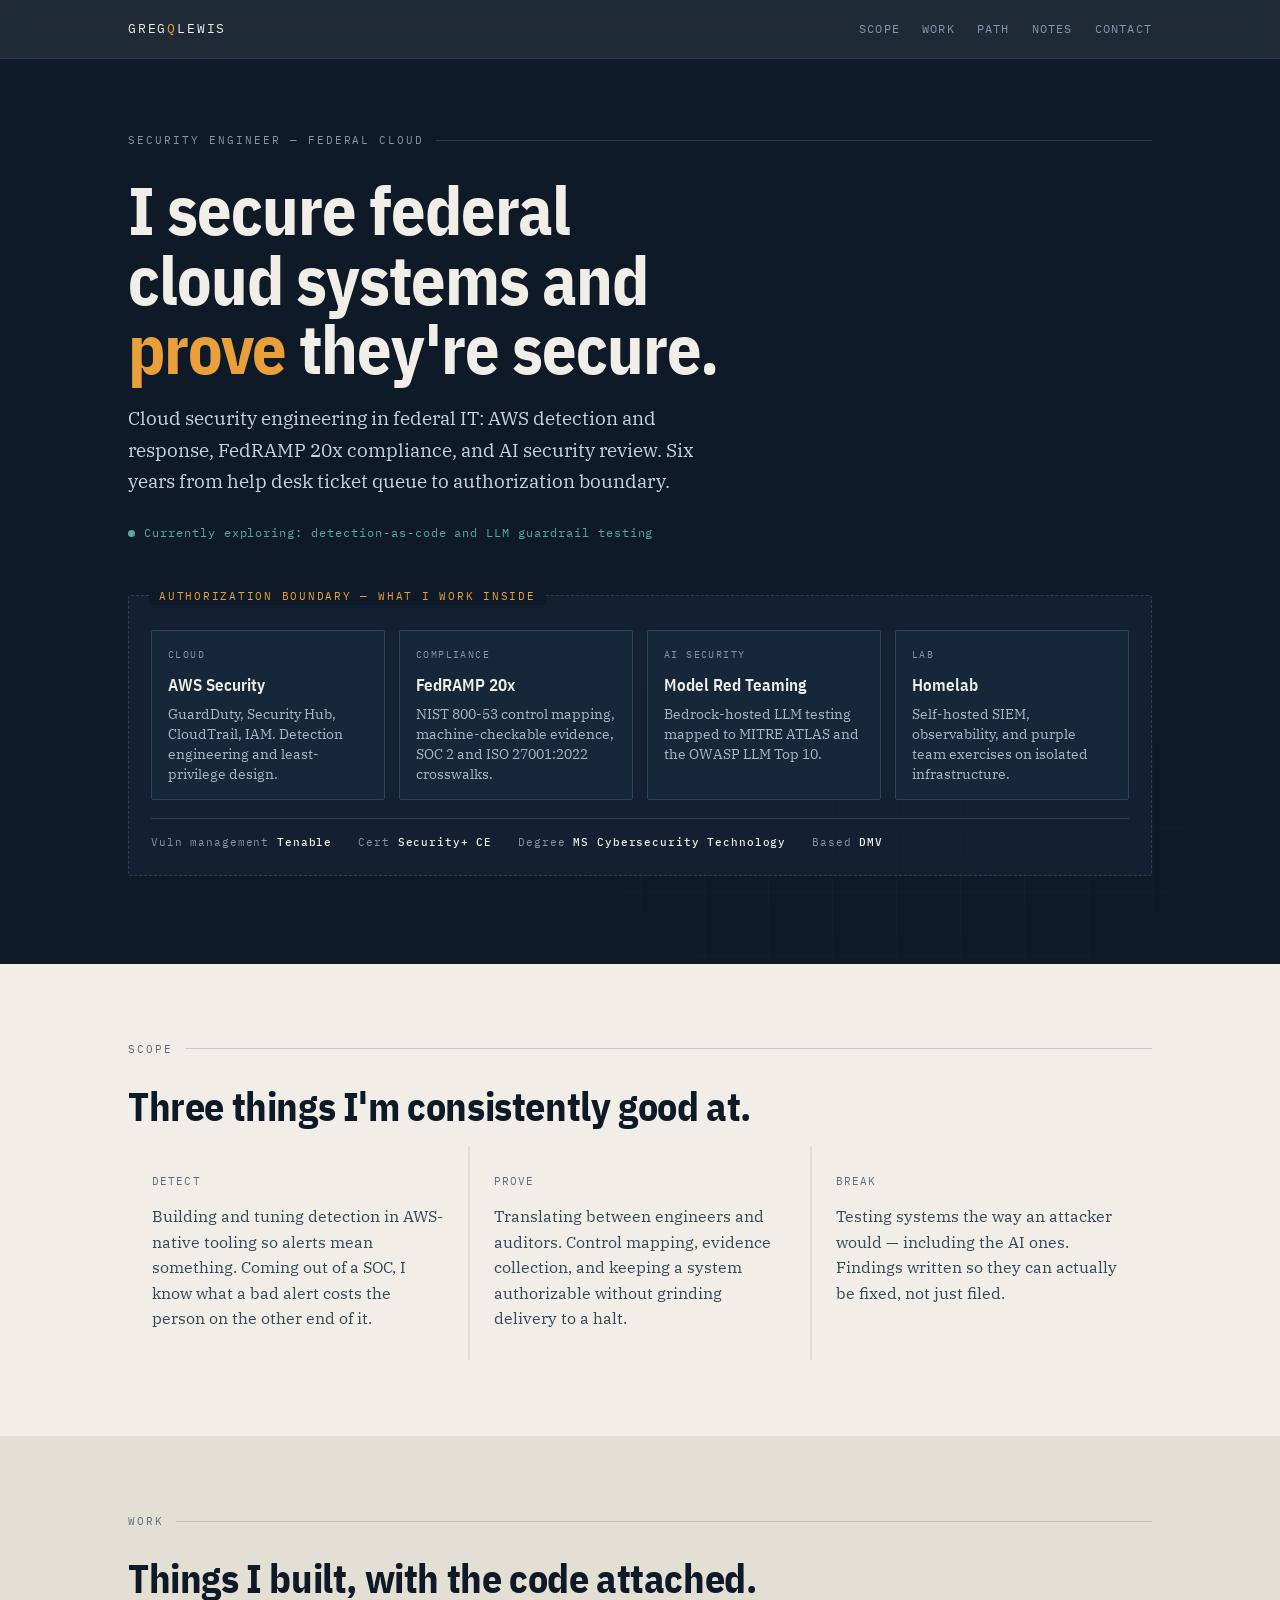
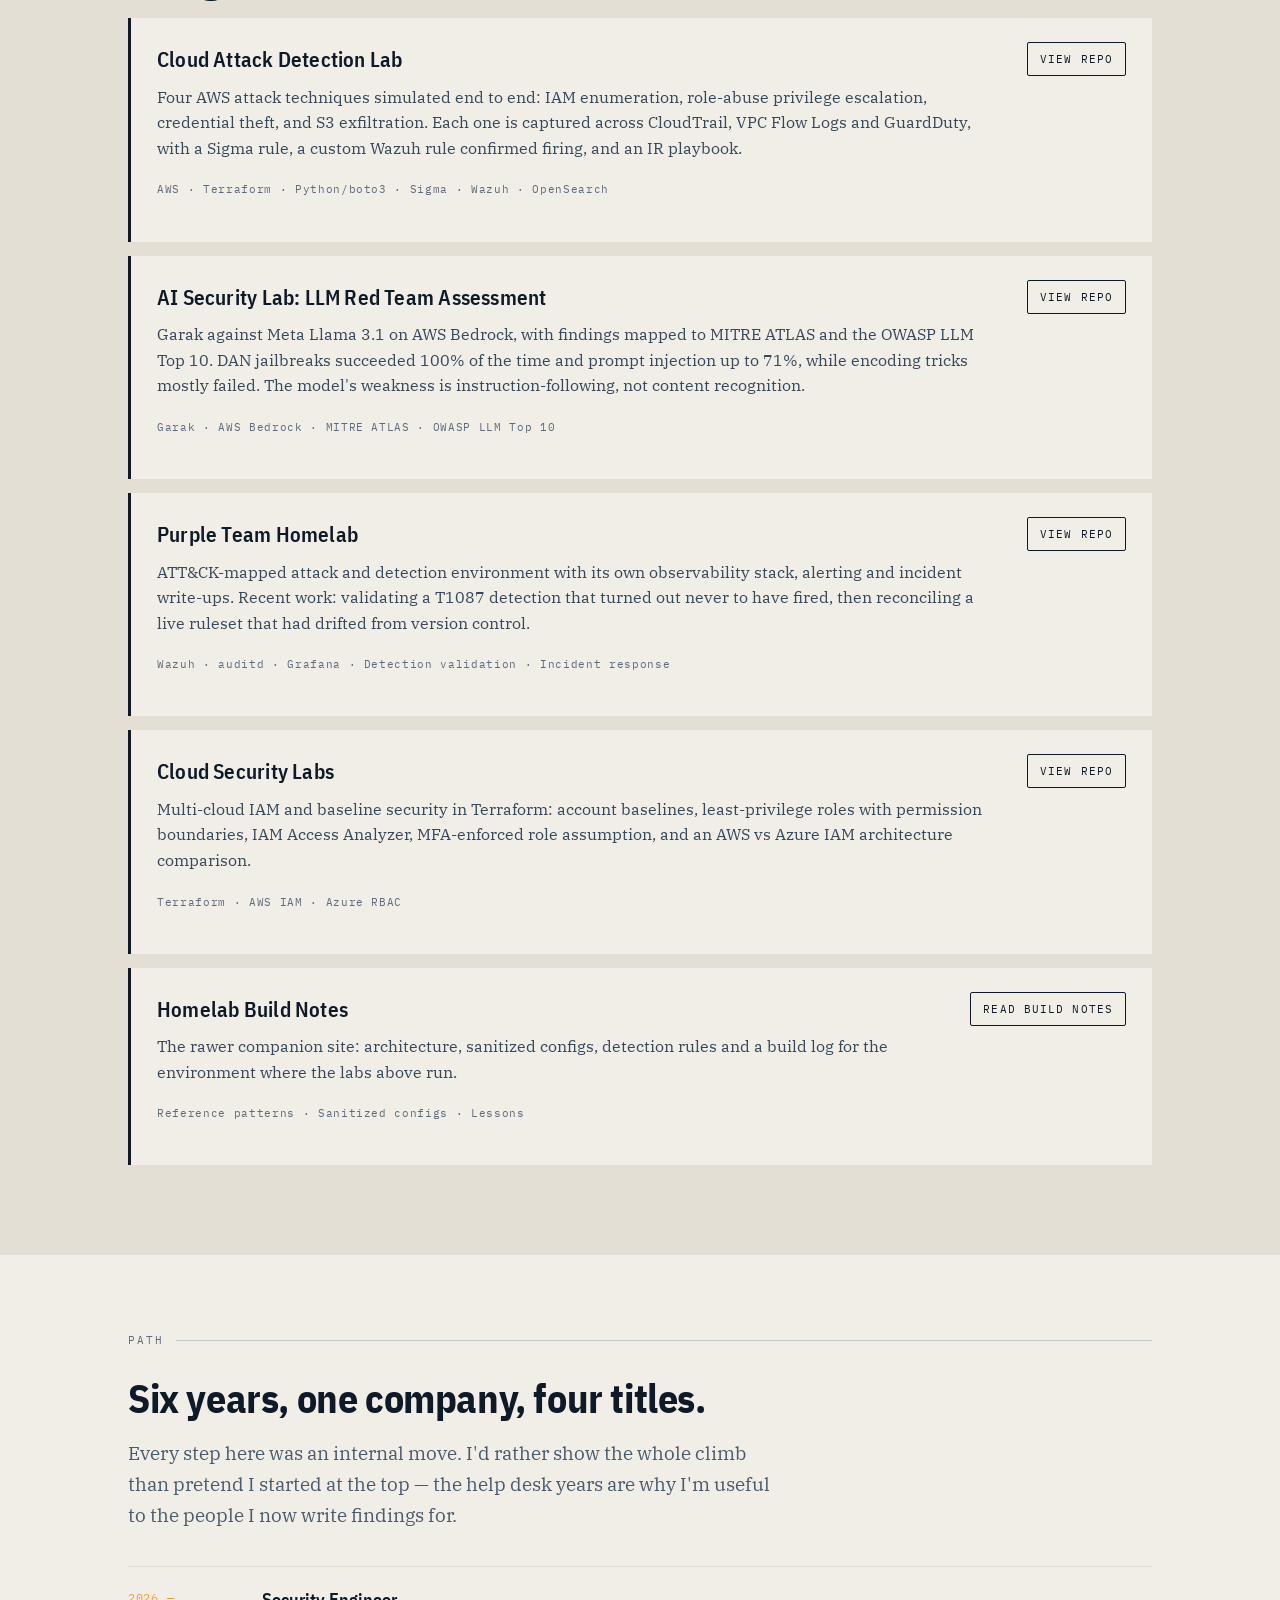
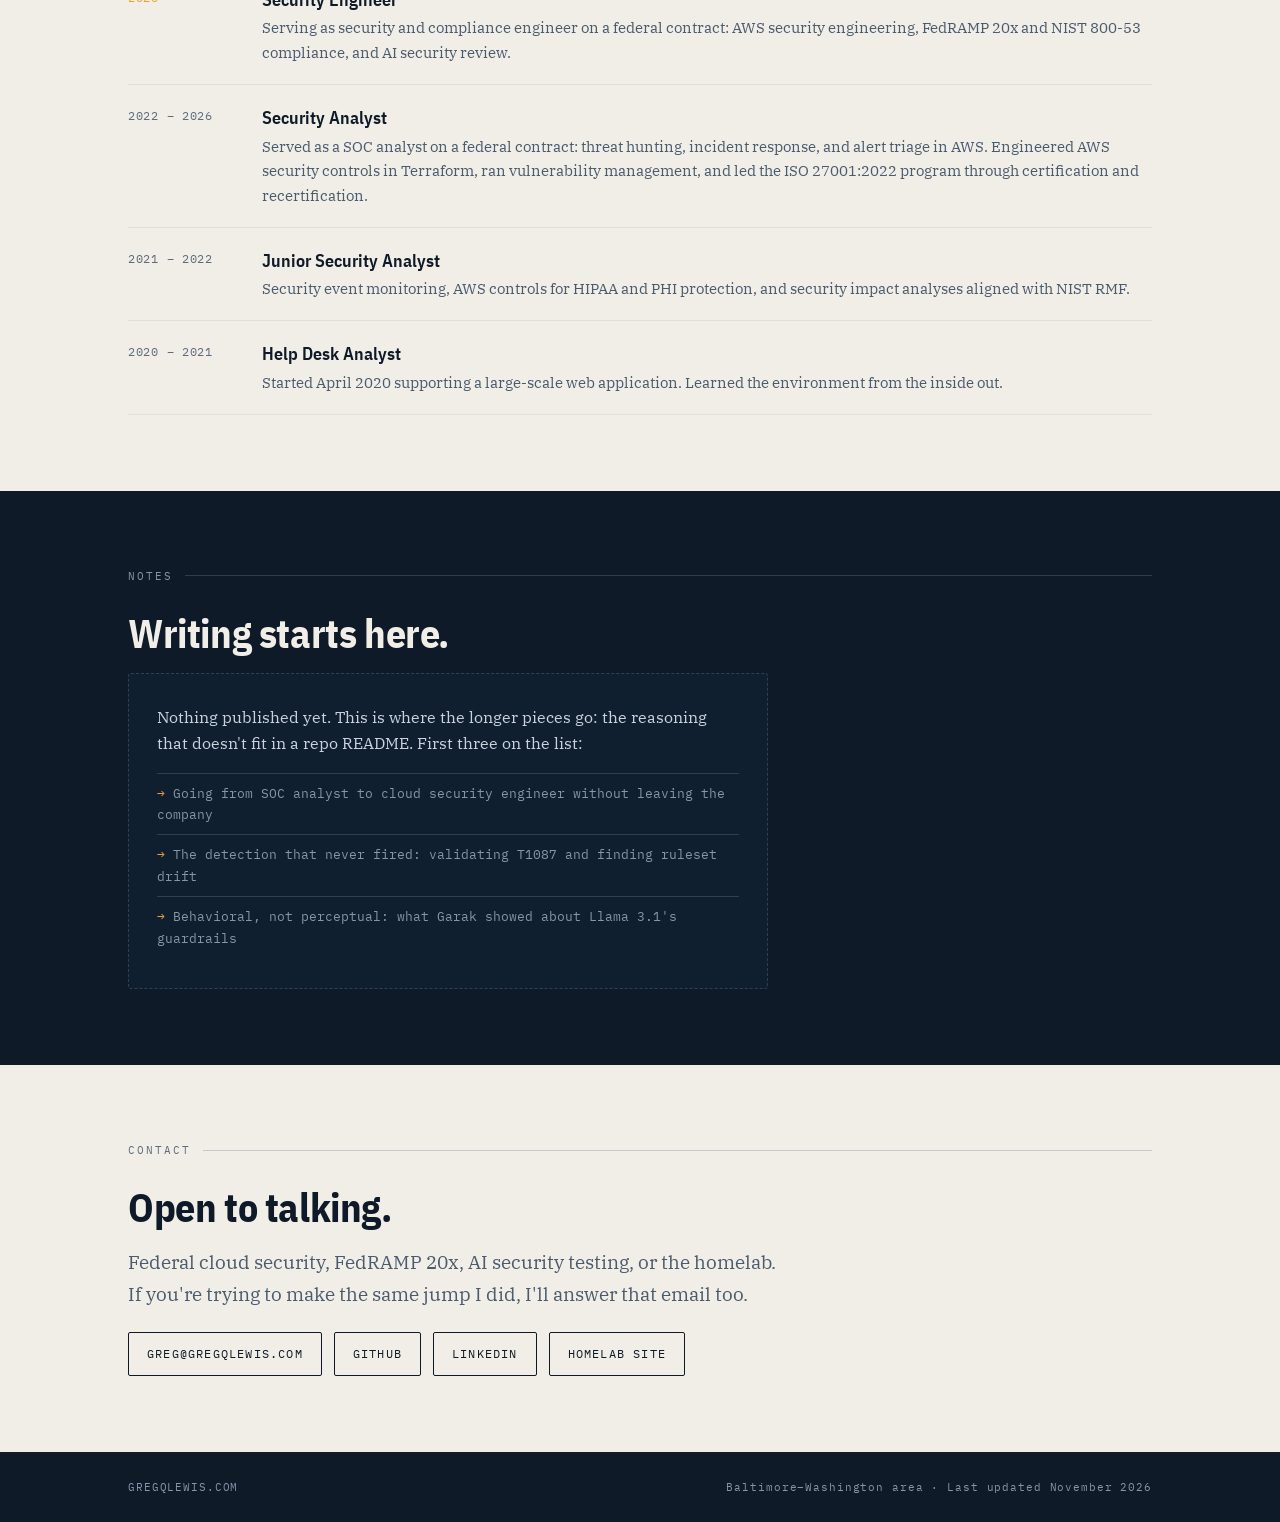
==== public/index.html @ 01f4a9c4 "Deploy as static-assets Cloudflare Worker Move site into public/ and add wrangler.jsonc. Pages is no" ====
<!DOCTYPE html>
<html lang="en">
<head>
<meta charset="utf-8">
<meta name="viewport" content="width=device-width, initial-scale=1">
<meta name="description" content="Greg Lewis — Security Engineer in federal IT. Cloud detection engineering, FedRAMP 20x compliance, and AI security.">
<title>Greg Lewis — Security Engineer</title>
<link rel="preconnect" href="https://fonts.googleapis.com">
<link rel="preconnect" href="https://fonts.gstatic.com" crossorigin>
<link href="https://fonts.googleapis.com/css2?family=IBM+Plex+Mono:wght@400;500&family=IBM+Plex+Sans+Condensed:wght@500;600;700&family=IBM+Plex+Serif:ital,wght@0,400;0,500;1,400&display=swap" rel="stylesheet">
<link rel="stylesheet" href="/style.css">
</head>
<body>

<header>
  <div class="wrap bar">
    <a class="mark" href="#top">GREG<span>Q</span>LEWIS</a>
    <nav>
      <a href="#scope">Scope</a>
      <a href="#evidence">Work</a>
      <a href="#path">Path</a>
      <a href="#notes">Notes</a>
      <a href="#contact">Contact</a>
    </nav>
  </div>
</header>

<div class="hero" id="top">
  <div class="wrap">
    <p class="eyebrow">Security Engineer — Federal Cloud</p>
    <h1>I secure federal cloud systems and <em>prove</em> they're secure.</h1>
    <p class="lede">Cloud security engineering in federal IT: AWS detection and response, FedRAMP 20x compliance, and AI security review. Six years from help desk ticket queue to authorization boundary.</p>
    <p class="status"><span class="dot"></span>Currently exploring: detection-as-code and LLM guardrail testing</p>

    <div class="boundary reveal">
      <span class="boundary-label">Authorization Boundary — What I Work Inside</span>
      <div class="nodes">
        <div class="node">
          <span class="id">CLOUD</span>
          <span class="name">AWS Security</span>
          <p class="desc">GuardDuty, Security Hub, CloudTrail, IAM. Detection engineering and least-privilege design.</p>
        </div>
        <div class="node">
          <span class="id">COMPLIANCE</span>
          <span class="name">FedRAMP 20x</span>
          <p class="desc">NIST 800-53 control mapping, machine-checkable evidence, SOC 2 and ISO 27001:2022 crosswalks.</p>
        </div>
        <div class="node">
          <span class="id">AI SECURITY</span>
          <span class="name">Model Red Teaming</span>
          <p class="desc">Bedrock-hosted LLM testing mapped to MITRE ATLAS and the OWASP LLM Top 10.</p>
        </div>
        <div class="node">
          <span class="id">LAB</span>
          <span class="name">Homelab</span>
          <p class="desc">Self-hosted SIEM, observability, and purple team exercises on isolated infrastructure.</p>
        </div>
      </div>
      <div class="legend">
        <span>Vuln management <b>Tenable</b></span>
        <span>Cert <b>Security+ CE</b></span>
        <span>Degree <b>MS Cybersecurity Technology</b></span>
        <span>Based <b>DMV</b></span>
      </div>
    </div>
  </div>
</div>

<section id="scope">
  <div class="wrap">
    <p class="eyebrow reveal">Scope</p>
    <h2 class="reveal">Three things I'm consistently good at.</h2>
    <div class="scope-grid reveal">
      <div class="scope-cell">
        <span class="tag">Detect</span>
        <p>Building and tuning detection in AWS-native tooling so alerts mean something. Coming out of a SOC, I know what a bad alert costs the person on the other end of it.</p>
      </div>
      <div class="scope-cell">
        <span class="tag">Prove</span>
        <p>Translating between engineers and auditors. Control mapping, evidence collection, and keeping a system authorizable without grinding delivery to a halt.</p>
      </div>
      <div class="scope-cell">
        <span class="tag">Break</span>
        <p>Testing systems the way an attacker would — including the AI ones. Findings written so they can actually be fixed, not just filed.</p>
      </div>
    </div>
  </div>
</section>

<section id="evidence">
  <div class="wrap">
    <p class="eyebrow reveal">Work</p>
    <h2 class="reveal">Things I built, with the code attached.</h2>

    <div class="proj reveal">
      <div>
        <h3>Cloud Attack Detection Lab</h3>
        <p>Four AWS attack techniques simulated end to end: IAM enumeration, role-abuse privilege escalation, credential theft, and S3 exfiltration. Each one is captured across CloudTrail, VPC Flow Logs and GuardDuty, with a Sigma rule, a custom Wazuh rule confirmed firing, and an IR playbook.</p>
        <span class="stack">AWS · Terraform · Python/boto3 · Sigma · Wazuh · OpenSearch</span>
      </div>
      <a class="link" href="https://github.com/gregqlewis/cloud-attack-detection-lab">View repo</a>
    </div>

    <div class="proj reveal">
      <div>
        <h3>AI Security Lab: LLM Red Team Assessment</h3>
        <p>Garak against Meta Llama 3.1 on AWS Bedrock, with findings mapped to MITRE ATLAS and the OWASP LLM Top 10. DAN jailbreaks succeeded 100% of the time and prompt injection up to 71%, while encoding tricks mostly failed. The model's weakness is instruction-following, not content recognition.</p>
        <span class="stack">Garak · AWS Bedrock · MITRE ATLAS · OWASP LLM Top 10</span>
      </div>
      <a class="link" href="https://github.com/gregqlewis/ai-security-lab">View repo</a>
    </div>

    <div class="proj reveal">
      <div>
        <h3>Purple Team Homelab</h3>
        <p>ATT&amp;CK-mapped attack and detection environment with its own observability stack, alerting and incident write-ups. Recent work: validating a T1087 detection that turned out never to have fired, then reconciling a live ruleset that had drifted from version control.</p>
        <span class="stack">Wazuh · auditd · Grafana · Detection validation · Incident response</span>
      </div>
      <a class="link" href="https://github.com/gregqlewis/purple-team-homelab">View repo</a>
    </div>

    <div class="proj reveal">
      <div>
        <h3>Cloud Security Labs</h3>
        <p>Multi-cloud IAM and baseline security in Terraform: account baselines, least-privilege roles with permission boundaries, IAM Access Analyzer, MFA-enforced role assumption, and an AWS vs Azure IAM architecture comparison.</p>
        <span class="stack">Terraform · AWS IAM · Azure RBAC</span>
      </div>
      <a class="link" href="https://github.com/gregqlewis/cloud-security-labs">View repo</a>
    </div>

    <div class="proj reveal">
      <div>
        <h3>Homelab Build Notes</h3>
        <p>The rawer companion site: architecture, sanitized configs, detection rules and a build log for the environment where the labs above run.</p>
        <span class="stack">Reference patterns · Sanitized configs · Lessons</span>
      </div>
      <a class="link" href="https://gregshomelab.com">Read build notes</a>
    </div>
  </div>
</section>

<section id="path">
  <div class="wrap">
    <p class="eyebrow reveal">Path</p>
    <h2 class="reveal">Six years, one company, four titles.</h2>
    <p class="lede reveal path-lede">Every step here was an internal move. I'd rather show the whole climb than pretend I started at the top — the help desk years are why I'm useful to the people I now write findings for.</p>
    <div class="path reveal">
      <div class="step current">
        <span class="when">2026 —</span>
        <div>
          <div class="what">Security Engineer</div>
          <p class="note">Serving as security and compliance engineer on a federal contract: AWS security engineering, FedRAMP 20x and NIST 800-53 compliance, and AI security review.</p>
        </div>
      </div>
      <div class="step">
        <span class="when">2022 – 2026</span>
        <div>
          <div class="what">Security Analyst</div>
          <p class="note">Served as a SOC analyst on a federal contract: threat hunting, incident response, and alert triage in AWS. Engineered AWS security controls in Terraform, ran vulnerability management, and led the ISO 27001:2022 program through certification and recertification.</p>
        </div>
      </div>
      <div class="step">
        <span class="when">2021 – 2022</span>
        <div>
          <div class="what">Junior Security Analyst</div>
          <p class="note">Security event monitoring, AWS controls for HIPAA and PHI protection, and security impact analyses aligned with NIST RMF.</p>
        </div>
      </div>
      <div class="step">
        <span class="when">2020 – 2021</span>
        <div>
          <div class="what">Help Desk Analyst</div>
          <p class="note">Started April 2020 supporting a large-scale web application. Learned the environment from the inside out.</p>
        </div>
      </div>
    </div>
  </div>
</section>

<section id="notes">
  <div class="wrap">
    <p class="eyebrow reveal">Notes</p>
    <h2 class="reveal">Writing starts here.</h2>
    <div class="empty reveal">
      <p>Nothing published yet. This is where the longer pieces go: the reasoning that doesn't fit in a repo README. First three on the list:</p>
      <ul>
        <li>Going from SOC analyst to cloud security engineer without leaving the company</li>
        <li>The detection that never fired: validating T1087 and finding ruleset drift</li>
        <li>Behavioral, not perceptual: what Garak showed about Llama 3.1's guardrails</li>
      </ul>
    </div>
  </div>
</section>

<section id="contact">
  <div class="wrap">
    <p class="eyebrow reveal">Contact</p>
    <h2 class="reveal">Open to talking.</h2>
    <p class="lede reveal contact-lede">Federal cloud security, FedRAMP 20x, AI security testing, or the homelab. If you're trying to make the same jump I did, I'll answer that email too.</p>
    <div class="links reveal">
      <a href="mailto:greg@gregqlewis.com">greg@gregqlewis.com</a>
      <a href="https://github.com/gregqlewis">GitHub</a>
      <a href="https://www.linkedin.com/in/gregqlewis">LinkedIn</a>
      <a href="https://gregshomelab.com">Homelab site</a>
    </div>
  </div>
</section>

<footer>
  <div class="wrap foot">
    <span>GREGQLEWIS.COM</span>
    <span>Baltimore–Washington area · Last updated November 2026</span>
  </div>
</footer>

<script src="/main.js" defer></script>
</body>
</html>
---- style.css ----
:root{
    --ink:#0E1A28;
    --deep:#16273A;
    --line:#2C4058;
    --paper:#F1EEE7;
    --paper-2:#E4DFD4;
    --amber:#E9A03B;
    --verd:#58A99C;
    --muted:#8695A8;
    --muted-dark:#5C6B7D;
    --display:"IBM Plex Sans Condensed", system-ui, sans-serif;
    --body:"IBM Plex Serif", Georgia, serif;
    --mono:"IBM Plex Mono", ui-monospace, monospace;
    --wrap:1080px;
  }
  *{box-sizing:border-box}
  html{scroll-behavior:smooth}
  body{
    margin:0;
    background:var(--paper);
    color:var(--ink);
    font-family:var(--body);
    font-size:17px;
    line-height:1.65;
    -webkit-font-smoothing:antialiased;
  }
  a{color:inherit}
  .wrap{width:100%;max-width:var(--wrap);margin:0 auto;padding:0 28px}

  /* ---------- shared type ---------- */
  .eyebrow{
    font-family:var(--mono);
    font-size:11px;
    letter-spacing:.18em;
    text-transform:uppercase;
    color:var(--muted-dark);
    display:flex;align-items:center;gap:12px;
    margin:0 0 26px;
  }
  .eyebrow::after{content:"";flex:1;height:1px;background:currentColor;opacity:.28}
  .hero .eyebrow{color:var(--muted)}
  h2{
    font-family:var(--display);
    font-weight:700;
    font-size:clamp(28px,4vw,40px);
    letter-spacing:-.01em;
    line-height:1.1;
    margin:0 0 18px;
  }
  h3{font-family:var(--display);font-weight:600;font-size:21px;letter-spacing:.01em;margin:0 0 8px}
  p{margin:0 0 16px}
  .lede{font-size:19px;max-width:60ch}
  .tag{
    font-family:var(--mono);font-size:11px;letter-spacing:.1em;text-transform:uppercase;
    color:var(--muted-dark);
  }

  /* ---------- header ---------- */
  header{
    position:sticky;top:0;z-index:20;
    background:rgba(14,26,40,.92);
    backdrop-filter:blur(8px);
    border-bottom:1px solid var(--line);
  }
  .bar{display:flex;align-items:center;justify-content:space-between;height:58px}
  .mark{font-family:var(--mono);font-size:13px;letter-spacing:.14em;color:var(--paper);text-decoration:none}
  .mark span{color:var(--amber)}
  nav{display:flex;gap:22px}
  nav a{
    font-family:var(--mono);font-size:12px;letter-spacing:.1em;text-transform:uppercase;
    color:var(--muted);text-decoration:none;padding:4px 0;border-bottom:1px solid transparent;
    transition:color .2s,border-color .2s;
  }
  nav a:hover,nav a:focus-visible{color:var(--paper);border-color:var(--amber)}

  /* ---------- hero ---------- */
  .hero{
    background:var(--ink);
    color:var(--paper);
    position:relative;
    overflow:hidden;
    padding:72px 0 88px;
  }
  .hero::before{
    content:"";position:absolute;inset:0;
    background-image:linear-gradient(var(--line) 1px,transparent 1px),
                     linear-gradient(90deg,var(--line) 1px,transparent 1px);
    background-size:64px 64px;
    opacity:.14;
    mask-image:radial-gradient(ellipse 70% 60% at 70% 85%,#000 0%,transparent 70%);
  }
  .hero .wrap{position:relative}
  .hero h1{
    font-family:var(--display);
    font-weight:700;
    font-size:clamp(38px,6.4vw,68px);
    line-height:1.02;
    letter-spacing:-.015em;
    margin:0 0 20px;
    max-width:16ch;
  }
  .hero h1 em{font-style:normal;color:var(--amber)}
  .hero .lede{color:#C9D2DD;max-width:56ch}
  .status{
    font-family:var(--mono);font-size:12px;letter-spacing:.08em;
    color:var(--verd);display:flex;align-items:center;gap:9px;margin-top:26px;
  }
  .dot{width:7px;height:7px;border-radius:50%;background:var(--verd);flex:none}
  @media(prefers-reduced-motion:no-preference){
    .dot{animation:pulse 2.6s ease-in-out infinite}
    @keyframes pulse{0%,100%{opacity:1}50%{opacity:.35}}
  }

  /* ---------- signature: boundary diagram ---------- */
  .boundary{
    margin-top:52px;
    border:1.5px dashed var(--line);
    border-radius:3px;
    padding:34px 22px 24px;
    position:relative;
    background:rgba(22,39,58,.5);
  }
  .boundary-label{
    position:absolute;top:-9px;left:20px;
    background:var(--ink);
    padding:0 10px;
    font-family:var(--mono);font-size:11px;letter-spacing:.16em;text-transform:uppercase;
    color:var(--amber);
  }
  .nodes{
    display:grid;
    grid-template-columns:repeat(auto-fit,minmax(200px,1fr));
    gap:14px;
  }
  .node{
    border:1px solid var(--line);
    background:var(--deep);
    padding:16px 16px 14px;
    border-radius:2px;
    transition:border-color .25s,transform .25s;
  }
  .node:hover{border-color:var(--amber);transform:translateY(-2px)}
  .node .id{font-family:var(--mono);font-size:10px;letter-spacing:.14em;color:var(--muted);display:block;margin-bottom:7px}
  .node .name{font-family:var(--display);font-weight:600;font-size:17px;color:var(--paper);display:block;margin-bottom:5px}
  .node .desc{font-size:14px;line-height:1.45;color:#A9B5C3;margin:0}
  .legend{
    margin-top:18px;padding-top:14px;border-top:1px solid var(--line);
    display:flex;flex-wrap:wrap;gap:8px 26px;
    font-family:var(--mono);font-size:11px;letter-spacing:.08em;color:var(--muted);
  }
  .legend b{color:var(--paper);font-weight:500}

  /* ---------- sections ---------- */
  section{padding:76px 0}
  #scope{background:var(--paper)}
  .scope-grid{display:grid;grid-template-columns:repeat(auto-fit,minmax(260px,1fr));gap:2px;background:var(--paper-2)}
  .scope-cell{background:var(--paper);padding:26px 24px 28px}
  .scope-cell p{font-size:15.5px;color:#37485B;margin:0}
  .scope-cell .tag{display:block;margin-bottom:14px}

  /* projects */
  #evidence{background:var(--paper-2)}
  .proj{
    background:var(--paper);
    border-left:3px solid var(--ink);
    padding:24px 26px;
    margin-bottom:14px;
    display:grid;
    grid-template-columns:1fr auto;
    gap:8px 24px;
    align-items:start;
    transition:border-color .25s;
  }
  .proj:hover{border-left-color:var(--amber)}
  .proj p{margin:0 0 12px;font-size:15.5px;color:#37485B}
  .proj .stack{font-family:var(--mono);font-size:11px;letter-spacing:.06em;color:var(--muted-dark)}
  .proj .link{
    grid-column:2;grid-row:1 / span 3;
    font-family:var(--mono);font-size:11px;letter-spacing:.1em;text-transform:uppercase;
    color:var(--ink);text-decoration:none;white-space:nowrap;
    border:1px solid var(--ink);padding:7px 12px;border-radius:2px;
    transition:background .2s,color .2s;
  }
  .proj .link:hover,.proj .link:focus-visible{background:var(--ink);color:var(--paper)}

  /* path */
  .path{border-top:1px solid var(--paper-2)}
  .step{
    display:grid;grid-template-columns:110px 1fr;gap:24px;
    padding:18px 0;border-bottom:1px solid var(--paper-2);
  }
  .step .when{font-family:var(--mono);font-size:12px;letter-spacing:.06em;color:var(--muted-dark);padding-top:3px}
  .step .what{font-family:var(--display);font-weight:600;font-size:18px}
  .step .note{font-size:15px;color:#4A5B6E;margin:2px 0 0}
  .step.current .what{color:var(--ink)}
  .step.current .when{color:var(--amber)}

  /* notes / empty state */
  #notes{background:var(--ink);color:var(--paper)}
  #notes h2{color:var(--paper)}
  #notes .eyebrow{color:var(--muted)}
  .empty{
    border:1px dashed var(--line);border-radius:3px;
    padding:30px 28px;background:rgba(22,39,58,.45);
    max-width:64ch;
  }
  .empty p{color:#C9D2DD;font-size:16px}
  .empty ul{margin:14px 0 0;padding:0;list-style:none}
  .empty li{
    font-family:var(--mono);font-size:13px;color:var(--muted);
    padding:9px 0;border-top:1px solid var(--line);
  }
  .empty li::before{content:"→ ";color:var(--amber)}

  /* contact */
  #contact{background:var(--paper)}
  .links{display:flex;flex-wrap:wrap;gap:12px;margin-top:22px}
  .links a{
    font-family:var(--mono);font-size:12px;letter-spacing:.1em;text-transform:uppercase;
    text-decoration:none;border:1px solid var(--ink);padding:11px 18px;border-radius:2px;
    transition:background .2s,color .2s;
  }
  .links a:hover,.links a:focus-visible{background:var(--ink);color:var(--paper)}

  footer{background:var(--ink);color:var(--muted);padding:26px 0;font-family:var(--mono);font-size:11px;letter-spacing:.08em}
  .foot{display:flex;justify-content:space-between;flex-wrap:wrap;gap:10px}

  :focus-visible{outline:2px solid var(--amber);outline-offset:3px}

  /* reveal */
  .reveal{opacity:0;transform:translateY(14px);transition:opacity .6s ease,transform .6s ease}
  .reveal.in{opacity:1;transform:none}
  @media(prefers-reduced-motion:reduce){
    .reveal{opacity:1;transform:none;transition:none}
    html{scroll-behavior:auto}
  }

  @media(max-width:640px){
    .bar{height:auto;flex-wrap:wrap;padding-top:12px;padding-bottom:10px;row-gap:8px}
    nav{width:100%;justify-content:space-between;gap:10px}
    nav a{font-size:11px}
    .boundary{padding-top:20px}
    .boundary-label{position:static;display:block;background:none;padding:0;margin-bottom:16px;line-height:1.5}
    .proj{grid-template-columns:1fr}
    .proj .link{grid-column:1;grid-row:auto;justify-self:start;margin-top:4px}
    .step{grid-template-columns:1fr;gap:4px}
  }
  .path-lede{margin-bottom:34px;color:#4A5B6E}
  .contact-lede{color:#4A5B6E}
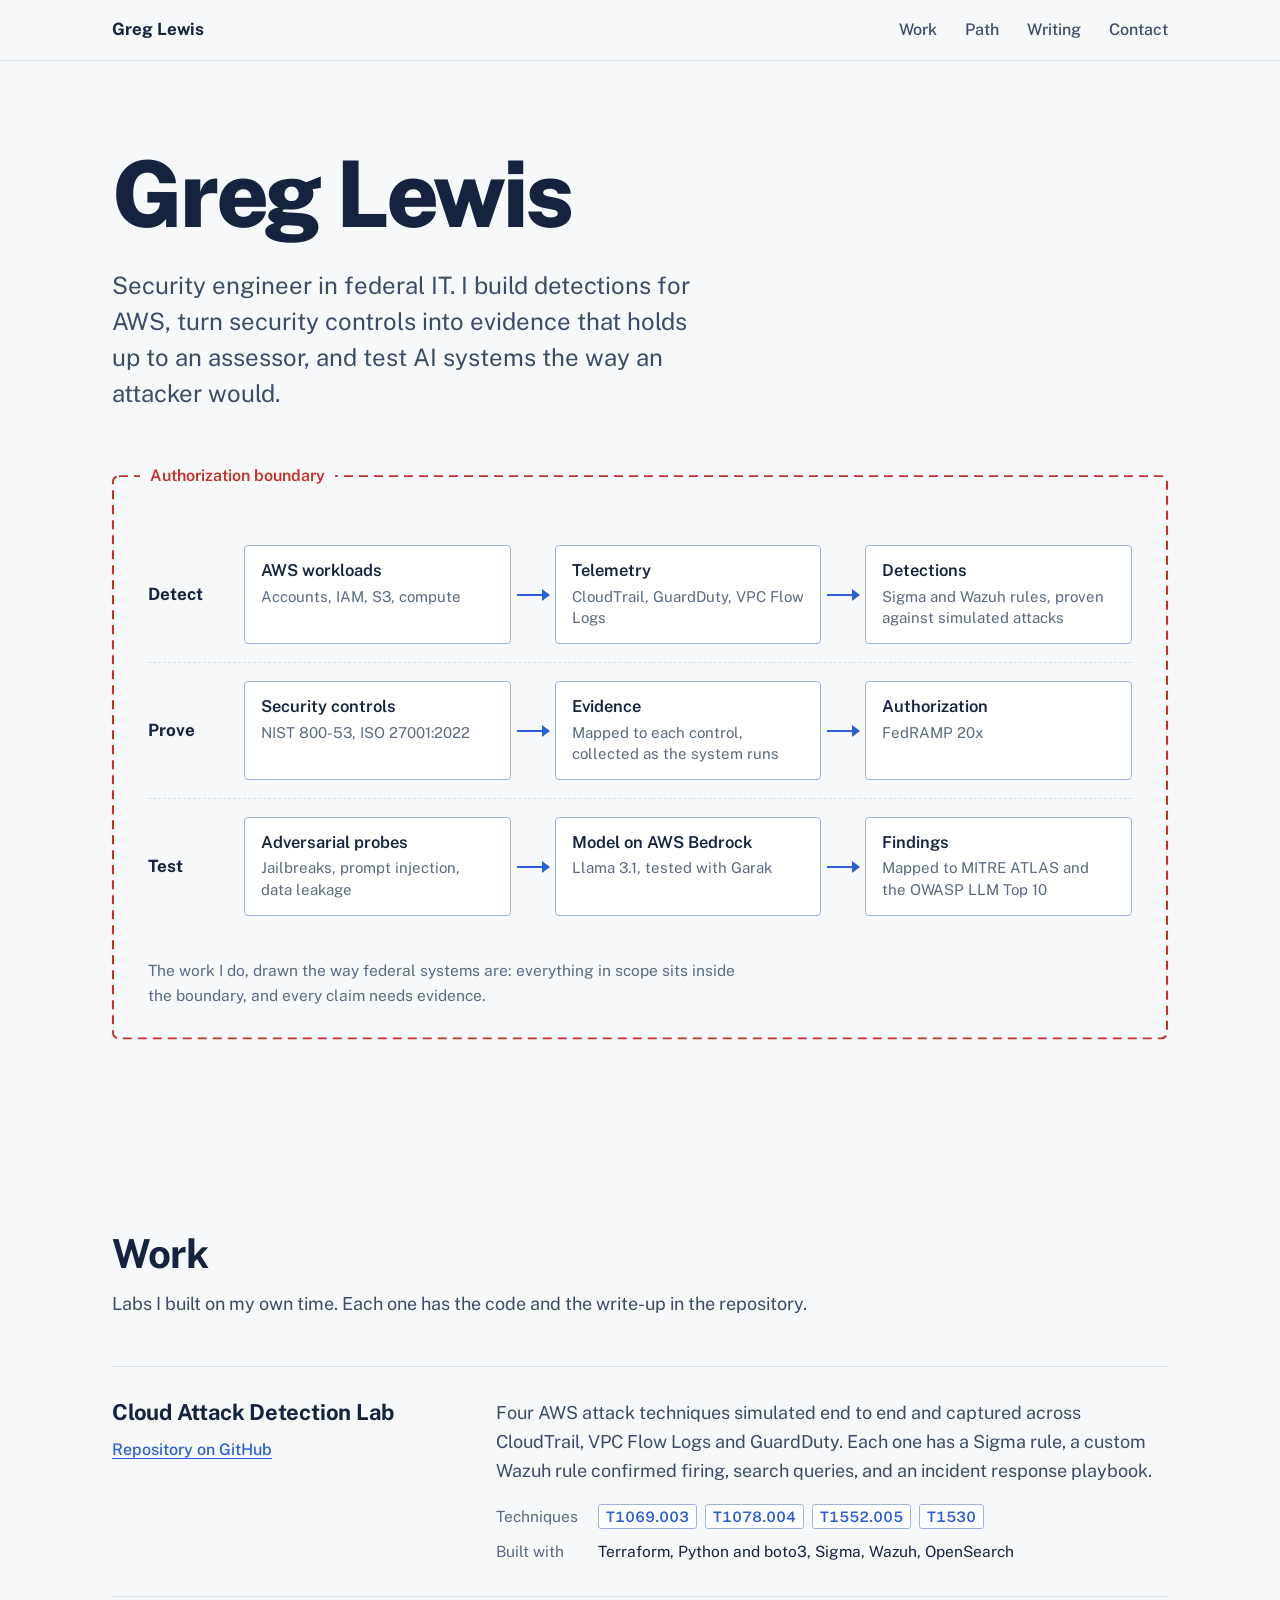
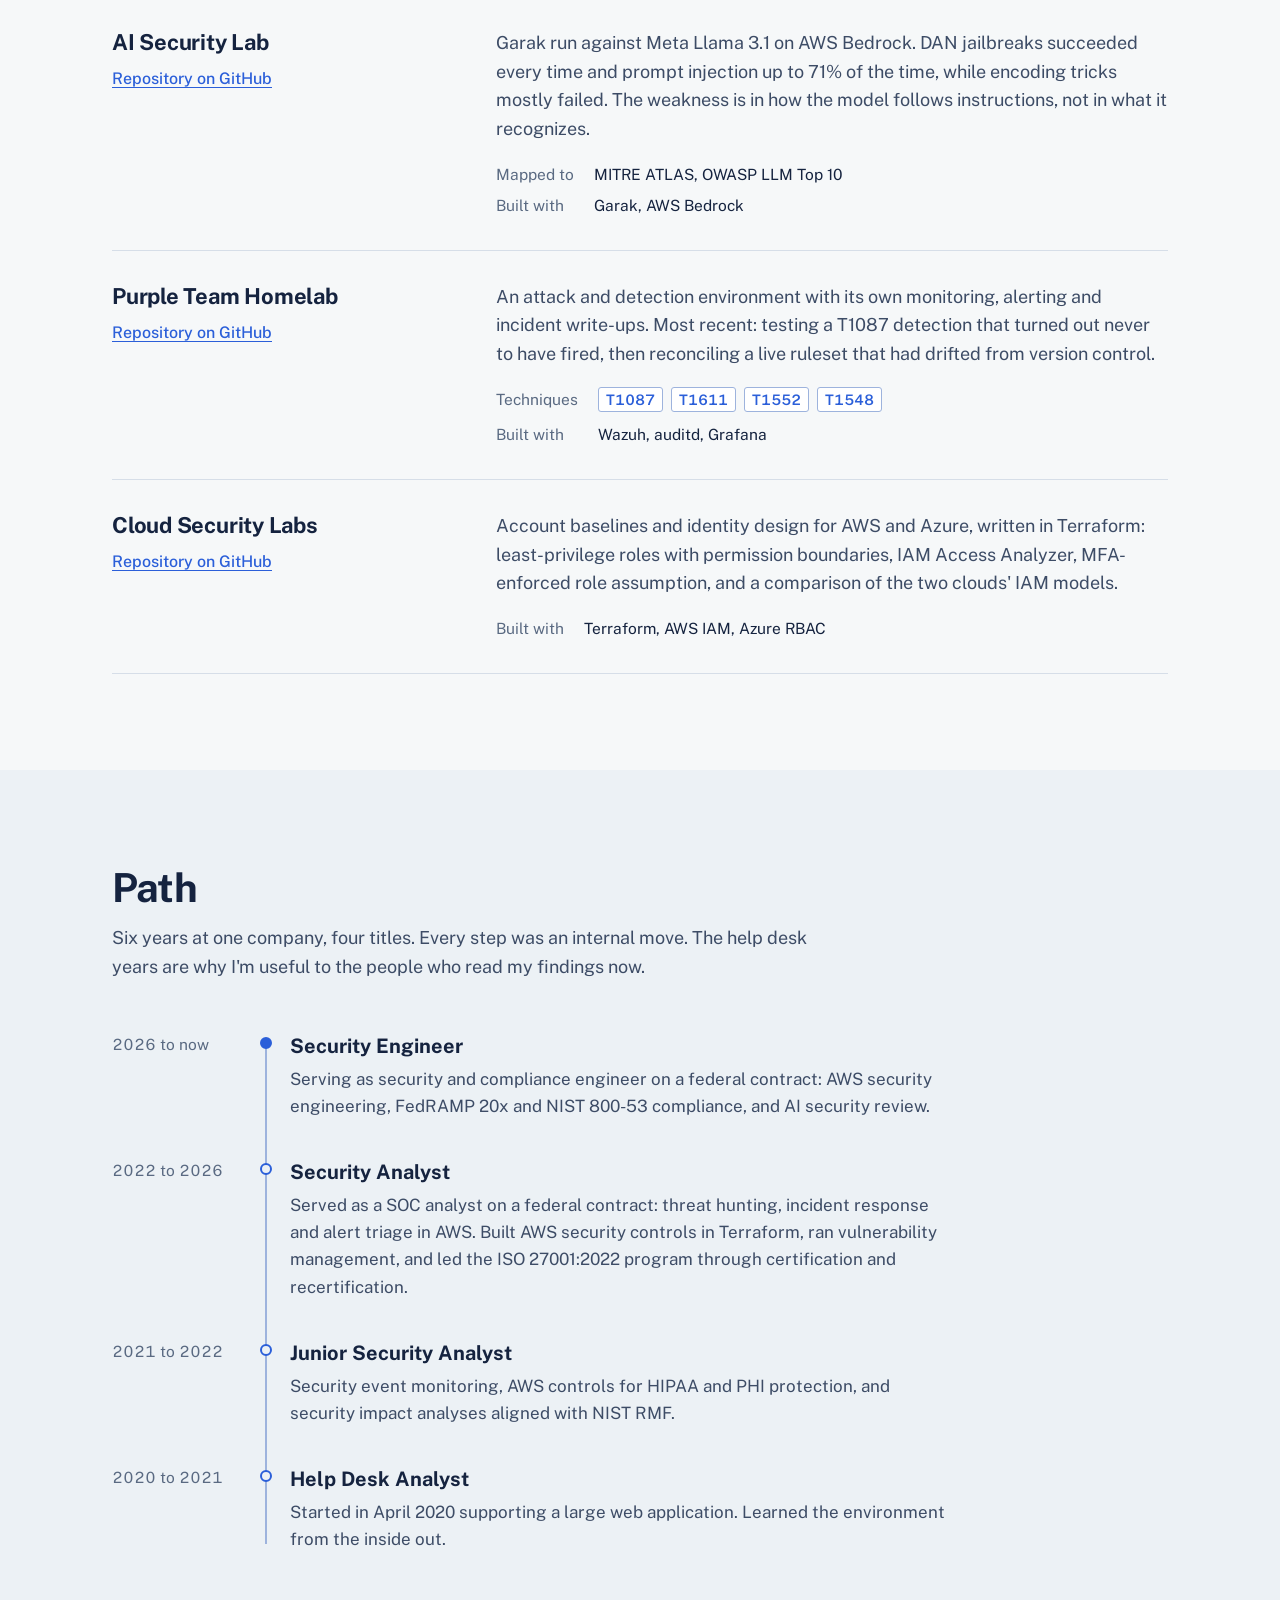
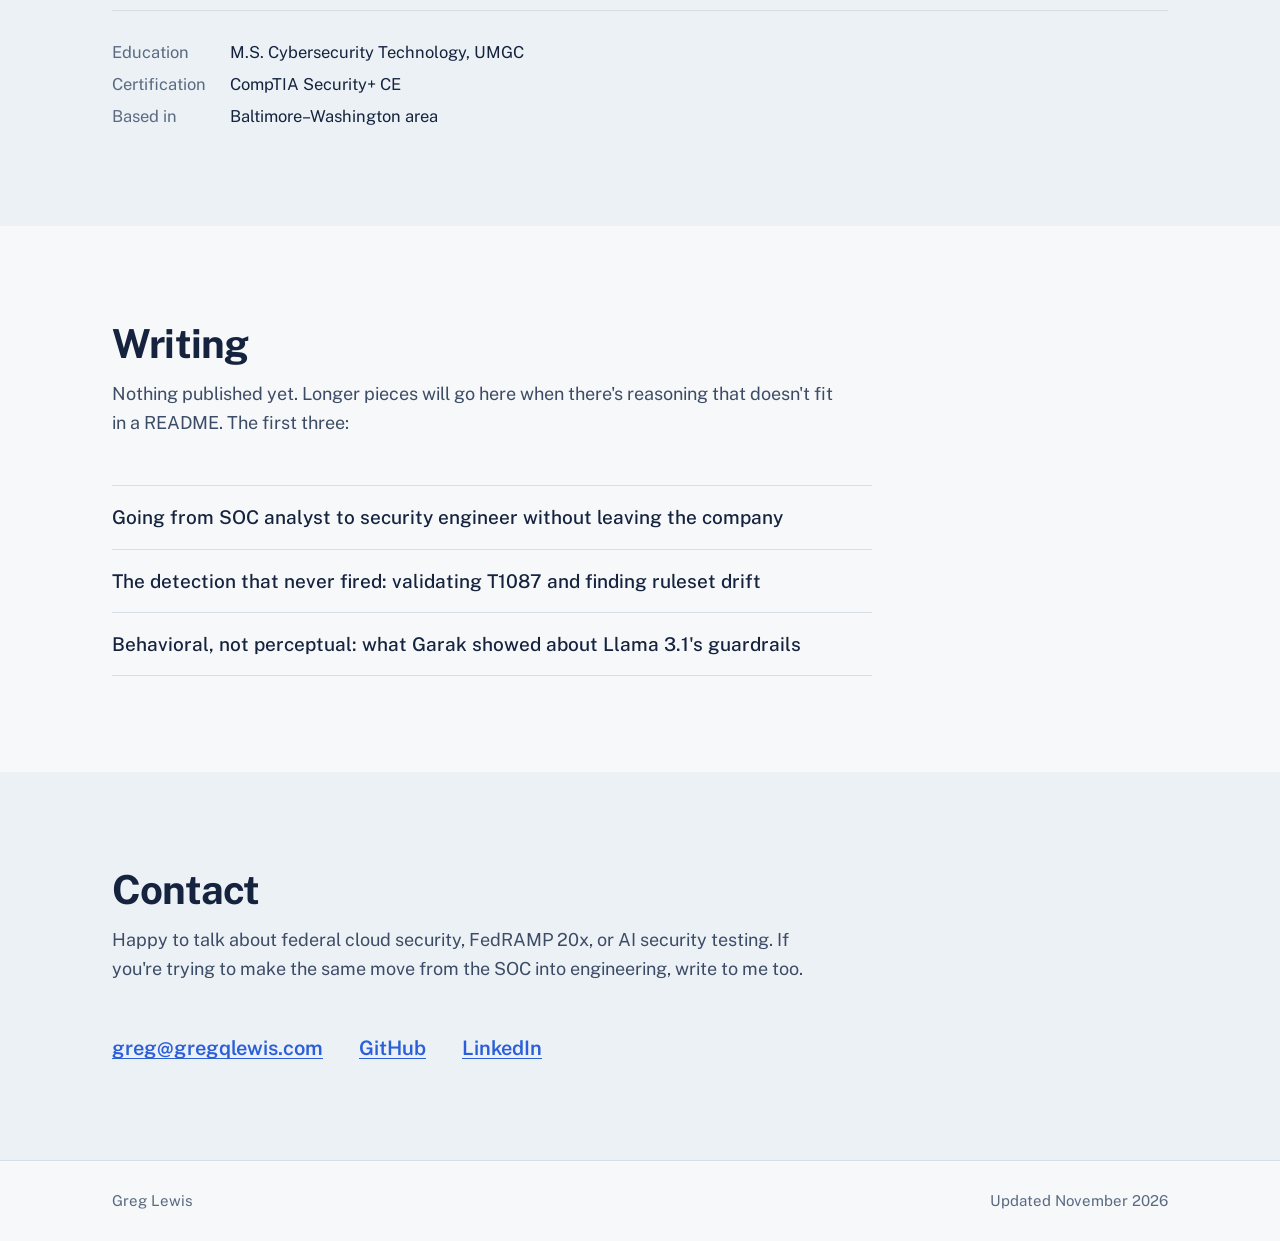
==== commit 9d050b67: "Redesign: boundary diagram hero, Public Sans, single motion moment Replace template chrome (caps eye" ====
--- a/public/index.html
+++ b/public/index.html
@@ -3,216 +3,212 @@
 <head>
 <meta charset="utf-8">
 <meta name="viewport" content="width=device-width, initial-scale=1">
-<meta name="description" content="Greg Lewis — Security Engineer in federal IT. Cloud detection engineering, FedRAMP 20x compliance, and AI security.">
+<meta name="description" content="Greg Lewis, security engineer in federal IT. Cloud detection engineering, FedRAMP 20x compliance, and AI security testing.">
 <title>Greg Lewis — Security Engineer</title>
 <link rel="preconnect" href="https://fonts.googleapis.com">
 <link rel="preconnect" href="https://fonts.gstatic.com" crossorigin>
-<link href="https://fonts.googleapis.com/css2?family=IBM+Plex+Mono:wght@400;500&family=IBM+Plex+Sans+Condensed:wght@500;600;700&family=IBM+Plex+Serif:ital,wght@0,400;0,500;1,400&display=swap" rel="stylesheet">
-<link rel="stylesheet" href="/style.css">
+<link href="https://fonts.googleapis.com/css2?family=Public+Sans:ital,wght@0,400;0,500;0,600;0,700;0,800;1,400&display=swap" rel="stylesheet">
+<link rel="stylesheet" href="style.css">
 </head>
 <body>
 
-<header>
-  <div class="wrap bar">
-    <a class="mark" href="#top">GREG<span>Q</span>LEWIS</a>
-    <nav>
-      <a href="#scope">Scope</a>
-      <a href="#evidence">Work</a>
+<a class="skip" href="#main">Skip to content</a>
+
+<header class="site-header">
+  <div class="wrap header-row">
+    <a class="name-mark" href="#top">Greg Lewis</a>
+    <nav aria-label="Sections">
+      <a href="#work">Work</a>
       <a href="#path">Path</a>
-      <a href="#notes">Notes</a>
+      <a href="#writing">Writing</a>
       <a href="#contact">Contact</a>
     </nav>
   </div>
 </header>
 
-<div class="hero" id="top">
-  <div class="wrap">
-    <p class="eyebrow">Security Engineer — Federal Cloud</p>
-    <h1>I secure federal cloud systems and <em>prove</em> they're secure.</h1>
-    <p class="lede">Cloud security engineering in federal IT: AWS detection and response, FedRAMP 20x compliance, and AI security review. Six years from help desk ticket queue to authorization boundary.</p>
-    <p class="status"><span class="dot"></span>Currently exploring: detection-as-code and LLM guardrail testing</p>
-
-    <div class="boundary reveal">
-      <span class="boundary-label">Authorization Boundary — What I Work Inside</span>
-      <div class="nodes">
-        <div class="node">
-          <span class="id">CLOUD</span>
-          <span class="name">AWS Security</span>
-          <p class="desc">GuardDuty, Security Hub, CloudTrail, IAM. Detection engineering and least-privilege design.</p>
-        </div>
-        <div class="node">
-          <span class="id">COMPLIANCE</span>
-          <span class="name">FedRAMP 20x</span>
-          <p class="desc">NIST 800-53 control mapping, machine-checkable evidence, SOC 2 and ISO 27001:2022 crosswalks.</p>
-        </div>
-        <div class="node">
-          <span class="id">AI SECURITY</span>
-          <span class="name">Model Red Teaming</span>
-          <p class="desc">Bedrock-hosted LLM testing mapped to MITRE ATLAS and the OWASP LLM Top 10.</p>
-        </div>
-        <div class="node">
-          <span class="id">LAB</span>
-          <span class="name">Homelab</span>
-          <p class="desc">Self-hosted SIEM, observability, and purple team exercises on isolated infrastructure.</p>
-        </div>
-      </div>
-      <div class="legend">
-        <span>Vuln management <b>Tenable</b></span>
-        <span>Cert <b>Security+ CE</b></span>
-        <span>Degree <b>MS Cybersecurity Technology</b></span>
-        <span>Based <b>DMV</b></span>
-      </div>
-    </div>
-  </div>
-</div>
-
-<section id="scope">
-  <div class="wrap">
-    <p class="eyebrow reveal">Scope</p>
-    <h2 class="reveal">Three things I'm consistently good at.</h2>
-    <div class="scope-grid reveal">
-      <div class="scope-cell">
-        <span class="tag">Detect</span>
-        <p>Building and tuning detection in AWS-native tooling so alerts mean something. Coming out of a SOC, I know what a bad alert costs the person on the other end of it.</p>
-      </div>
-      <div class="scope-cell">
-        <span class="tag">Prove</span>
-        <p>Translating between engineers and auditors. Control mapping, evidence collection, and keeping a system authorizable without grinding delivery to a halt.</p>
-      </div>
-      <div class="scope-cell">
-        <span class="tag">Break</span>
-        <p>Testing systems the way an attacker would — including the AI ones. Findings written so they can actually be fixed, not just filed.</p>
-      </div>
-    </div>
-  </div>
-</section>
-
-<section id="evidence">
-  <div class="wrap">
-    <p class="eyebrow reveal">Work</p>
-    <h2 class="reveal">Things I built, with the code attached.</h2>
-
-    <div class="proj reveal">
-      <div>
+<main id="main">
+
+<section class="hero" id="top">
+  <div class="wrap">
+    <h1>Greg Lewis</h1>
+    <p class="statement">Security engineer in federal IT. I build detections for AWS, turn security controls into evidence that holds up to an assessor, and test AI systems the way an attacker would.</p>
+
+    <figure class="boundary" aria-labelledby="boundary-caption">
+      <svg class="boundary-line" aria-hidden="true" focusable="false" preserveAspectRatio="none">
+        <rect x="1" y="1" width="100%" height="100%" rx="6" fill="none" stroke="#C4312A" stroke-width="2" stroke-dasharray="9 6" vector-effect="non-scaling-stroke"/>
+      </svg>
+      <p class="boundary-label">Authorization boundary</p>
+
+      <div class="lane">
+        <h2 class="lane-head">Detect</h2>
+        <div class="node"><span class="n-title">AWS workloads</span><span class="n-desc">Accounts, IAM, S3, compute</span></div>
+        <span class="flow" aria-hidden="true"></span>
+        <div class="node"><span class="n-title">Telemetry</span><span class="n-desc">CloudTrail, GuardDuty, VPC Flow Logs</span></div>
+        <span class="flow" aria-hidden="true"></span>
+        <div class="node"><span class="n-title">Detections</span><span class="n-desc">Sigma and Wazuh rules, proven against simulated attacks</span></div>
+      </div>
+
+      <div class="lane">
+        <h2 class="lane-head">Prove</h2>
+        <div class="node"><span class="n-title">Security controls</span><span class="n-desc">NIST 800-53, ISO 27001:2022</span></div>
+        <span class="flow" aria-hidden="true"></span>
+        <div class="node"><span class="n-title">Evidence</span><span class="n-desc">Mapped to each control, collected as the system runs</span></div>
+        <span class="flow" aria-hidden="true"></span>
+        <div class="node"><span class="n-title">Authorization</span><span class="n-desc">FedRAMP 20x</span></div>
+      </div>
+
+      <div class="lane">
+        <h2 class="lane-head">Test</h2>
+        <div class="node"><span class="n-title">Adversarial probes</span><span class="n-desc">Jailbreaks, prompt injection, data leakage</span></div>
+        <span class="flow" aria-hidden="true"></span>
+        <div class="node"><span class="n-title">Model on AWS Bedrock</span><span class="n-desc">Llama 3.1, tested with Garak</span></div>
+        <span class="flow" aria-hidden="true"></span>
+        <div class="node"><span class="n-title">Findings</span><span class="n-desc">Mapped to MITRE ATLAS and the OWASP LLM Top 10</span></div>
+      </div>
+
+      <figcaption id="boundary-caption">The work I do, drawn the way federal systems are: everything in scope sits inside the boundary, and every claim needs evidence.</figcaption>
+    </figure>
+  </div>
+</section>
+
+<section class="section" id="work">
+  <div class="wrap">
+    <h2 class="section-title">Work</h2>
+    <p class="section-intro">Labs I built on my own time. Each one has the code and the write-up in the repository.</p>
+
+    <article class="project">
+      <div class="project-head">
         <h3>Cloud Attack Detection Lab</h3>
-        <p>Four AWS attack techniques simulated end to end: IAM enumeration, role-abuse privilege escalation, credential theft, and S3 exfiltration. Each one is captured across CloudTrail, VPC Flow Logs and GuardDuty, with a Sigma rule, a custom Wazuh rule confirmed firing, and an IR playbook.</p>
-        <span class="stack">AWS · Terraform · Python/boto3 · Sigma · Wazuh · OpenSearch</span>
-      </div>
-      <a class="link" href="https://github.com/gregqlewis/cloud-attack-detection-lab">View repo</a>
-    </div>
-
-    <div class="proj reveal">
-      <div>
-        <h3>AI Security Lab: LLM Red Team Assessment</h3>
-        <p>Garak against Meta Llama 3.1 on AWS Bedrock, with findings mapped to MITRE ATLAS and the OWASP LLM Top 10. DAN jailbreaks succeeded 100% of the time and prompt injection up to 71%, while encoding tricks mostly failed. The model's weakness is instruction-following, not content recognition.</p>
-        <span class="stack">Garak · AWS Bedrock · MITRE ATLAS · OWASP LLM Top 10</span>
-      </div>
-      <a class="link" href="https://github.com/gregqlewis/ai-security-lab">View repo</a>
-    </div>
-
-    <div class="proj reveal">
-      <div>
+        <a href="https://github.com/gregqlewis/cloud-attack-detection-lab">Repository on GitHub</a>
+      </div>
+      <div class="project-body">
+        <p>Four AWS attack techniques simulated end to end and captured across CloudTrail, VPC Flow Logs and GuardDuty. Each one has a Sigma rule, a custom Wazuh rule confirmed firing, search queries, and an incident response playbook.</p>
+        <dl class="facts">
+          <dt>Techniques</dt><dd><span class="id">T1069.003</span> <span class="id">T1078.004</span> <span class="id">T1552.005</span> <span class="id">T1530</span></dd>
+          <dt>Built with</dt><dd>Terraform, Python and boto3, Sigma, Wazuh, OpenSearch</dd>
+        </dl>
+      </div>
+    </article>
+
+    <article class="project">
+      <div class="project-head">
+        <h3>AI Security Lab</h3>
+        <a href="https://github.com/gregqlewis/ai-security-lab">Repository on GitHub</a>
+      </div>
+      <div class="project-body">
+        <p>Garak run against Meta Llama 3.1 on AWS Bedrock. DAN jailbreaks succeeded every time and prompt injection up to 71% of the time, while encoding tricks mostly failed. The weakness is in how the model follows instructions, not in what it recognizes.</p>
+        <dl class="facts">
+          <dt>Mapped to</dt><dd>MITRE ATLAS, OWASP LLM Top 10</dd>
+          <dt>Built with</dt><dd>Garak, AWS Bedrock</dd>
+        </dl>
+      </div>
+    </article>
+
+    <article class="project">
+      <div class="project-head">
         <h3>Purple Team Homelab</h3>
-        <p>ATT&amp;CK-mapped attack and detection environment with its own observability stack, alerting and incident write-ups. Recent work: validating a T1087 detection that turned out never to have fired, then reconciling a live ruleset that had drifted from version control.</p>
-        <span class="stack">Wazuh · auditd · Grafana · Detection validation · Incident response</span>
-      </div>
-      <a class="link" href="https://github.com/gregqlewis/purple-team-homelab">View repo</a>
-    </div>
-
-    <div class="proj reveal">
-      <div>
+        <a href="https://github.com/gregqlewis/purple-team-homelab">Repository on GitHub</a>
+      </div>
+      <div class="project-body">
+        <p>An attack and detection environment with its own monitoring, alerting and incident write-ups. Most recent: testing a T1087 detection that turned out never to have fired, then reconciling a live ruleset that had drifted from version control.</p>
+        <dl class="facts">
+          <dt>Techniques</dt><dd><span class="id">T1087</span> <span class="id">T1611</span> <span class="id">T1552</span> <span class="id">T1548</span></dd>
+          <dt>Built with</dt><dd>Wazuh, auditd, Grafana</dd>
+        </dl>
+      </div>
+    </article>
+
+    <article class="project">
+      <div class="project-head">
         <h3>Cloud Security Labs</h3>
-        <p>Multi-cloud IAM and baseline security in Terraform: account baselines, least-privilege roles with permission boundaries, IAM Access Analyzer, MFA-enforced role assumption, and an AWS vs Azure IAM architecture comparison.</p>
-        <span class="stack">Terraform · AWS IAM · Azure RBAC</span>
-      </div>
-      <a class="link" href="https://github.com/gregqlewis/cloud-security-labs">View repo</a>
-    </div>
-
-    <div class="proj reveal">
-      <div>
-        <h3>Homelab Build Notes</h3>
-        <p>The rawer companion site: architecture, sanitized configs, detection rules and a build log for the environment where the labs above run.</p>
-        <span class="stack">Reference patterns · Sanitized configs · Lessons</span>
-      </div>
-      <a class="link" href="https://gregshomelab.com">Read build notes</a>
-    </div>
-  </div>
-</section>
-
-<section id="path">
-  <div class="wrap">
-    <p class="eyebrow reveal">Path</p>
-    <h2 class="reveal">Six years, one company, four titles.</h2>
-    <p class="lede reveal path-lede">Every step here was an internal move. I'd rather show the whole climb than pretend I started at the top — the help desk years are why I'm useful to the people I now write findings for.</p>
-    <div class="path reveal">
-      <div class="step current">
-        <span class="when">2026 —</span>
-        <div>
-          <div class="what">Security Engineer</div>
-          <p class="note">Serving as security and compliance engineer on a federal contract: AWS security engineering, FedRAMP 20x and NIST 800-53 compliance, and AI security review.</p>
-        </div>
-      </div>
-      <div class="step">
-        <span class="when">2022 – 2026</span>
-        <div>
-          <div class="what">Security Analyst</div>
-          <p class="note">Served as a SOC analyst on a federal contract: threat hunting, incident response, and alert triage in AWS. Engineered AWS security controls in Terraform, ran vulnerability management, and led the ISO 27001:2022 program through certification and recertification.</p>
-        </div>
-      </div>
-      <div class="step">
-        <span class="when">2021 – 2022</span>
-        <div>
-          <div class="what">Junior Security Analyst</div>
-          <p class="note">Security event monitoring, AWS controls for HIPAA and PHI protection, and security impact analyses aligned with NIST RMF.</p>
-        </div>
-      </div>
-      <div class="step">
-        <span class="when">2020 – 2021</span>
-        <div>
-          <div class="what">Help Desk Analyst</div>
-          <p class="note">Started April 2020 supporting a large-scale web application. Learned the environment from the inside out.</p>
-        </div>
-      </div>
-    </div>
-  </div>
-</section>
-
-<section id="notes">
-  <div class="wrap">
-    <p class="eyebrow reveal">Notes</p>
-    <h2 class="reveal">Writing starts here.</h2>
-    <div class="empty reveal">
-      <p>Nothing published yet. This is where the longer pieces go: the reasoning that doesn't fit in a repo README. First three on the list:</p>
-      <ul>
-        <li>Going from SOC analyst to cloud security engineer without leaving the company</li>
-        <li>The detection that never fired: validating T1087 and finding ruleset drift</li>
-        <li>Behavioral, not perceptual: what Garak showed about Llama 3.1's guardrails</li>
-      </ul>
-    </div>
-  </div>
-</section>
-
-<section id="contact">
-  <div class="wrap">
-    <p class="eyebrow reveal">Contact</p>
-    <h2 class="reveal">Open to talking.</h2>
-    <p class="lede reveal contact-lede">Federal cloud security, FedRAMP 20x, AI security testing, or the homelab. If you're trying to make the same jump I did, I'll answer that email too.</p>
-    <div class="links reveal">
-      <a href="mailto:greg@gregqlewis.com">greg@gregqlewis.com</a>
-      <a href="https://github.com/gregqlewis">GitHub</a>
-      <a href="https://www.linkedin.com/in/gregqlewis">LinkedIn</a>
-      <a href="https://gregshomelab.com">Homelab site</a>
-    </div>
-  </div>
-</section>
-
-<footer>
-  <div class="wrap foot">
-    <span>GREGQLEWIS.COM</span>
-    <span>Baltimore–Washington area · Last updated November 2026</span>
+        <a href="https://github.com/gregqlewis/cloud-security-labs">Repository on GitHub</a>
+      </div>
+      <div class="project-body">
+        <p>Account baselines and identity design for AWS and Azure, written in Terraform: least-privilege roles with permission boundaries, IAM Access Analyzer, MFA-enforced role assumption, and a comparison of the two clouds' IAM models.</p>
+        <dl class="facts">
+          <dt>Built with</dt><dd>Terraform, AWS IAM, Azure RBAC</dd>
+        </dl>
+      </div>
+    </article>
+  </div>
+</section>
+
+<section class="section section-alt" id="path">
+  <div class="wrap">
+    <h2 class="section-title">Path</h2>
+    <p class="section-intro">Six years at one company, four titles. Every step was an internal move. The help desk years are why I'm useful to the people who read my findings now.</p>
+
+    <ol class="timeline">
+      <li class="current">
+        <span class="when">2026 to now</span>
+        <div>
+          <h3>Security Engineer</h3>
+          <p>Serving as security and compliance engineer on a federal contract: AWS security engineering, FedRAMP 20x and NIST 800-53 compliance, and AI security review.</p>
+        </div>
+      </li>
+      <li>
+        <span class="when">2022 to 2026</span>
+        <div>
+          <h3>Security Analyst</h3>
+          <p>Served as a SOC analyst on a federal contract: threat hunting, incident response and alert triage in AWS. Built AWS security controls in Terraform, ran vulnerability management, and led the ISO 27001:2022 program through certification and recertification.</p>
+        </div>
+      </li>
+      <li>
+        <span class="when">2021 to 2022</span>
+        <div>
+          <h3>Junior Security Analyst</h3>
+          <p>Security event monitoring, AWS controls for HIPAA and PHI protection, and security impact analyses aligned with NIST RMF.</p>
+        </div>
+      </li>
+      <li>
+        <span class="when">2020 to 2021</span>
+        <div>
+          <h3>Help Desk Analyst</h3>
+          <p>Started in April 2020 supporting a large web application. Learned the environment from the inside out.</p>
+        </div>
+      </li>
+    </ol>
+
+    <dl class="credentials">
+      <dt>Education</dt><dd>M.S. Cybersecurity Technology, UMGC</dd>
+      <dt>Certification</dt><dd>CompTIA Security+ CE</dd>
+      <dt>Based in</dt><dd>Baltimore–Washington area</dd>
+    </dl>
+  </div>
+</section>
+
+<section class="section" id="writing">
+  <div class="wrap">
+    <h2 class="section-title">Writing</h2>
+    <p class="section-intro">Nothing published yet. Longer pieces will go here when there's reasoning that doesn't fit in a README. The first three:</p>
+    <ul class="planned">
+      <li>Going from SOC analyst to security engineer without leaving the company</li>
+      <li>The detection that never fired: validating T1087 and finding ruleset drift</li>
+      <li>Behavioral, not perceptual: what Garak showed about Llama 3.1's guardrails</li>
+    </ul>
+  </div>
+</section>
+
+<section class="section section-alt" id="contact">
+  <div class="wrap">
+    <h2 class="section-title">Contact</h2>
+    <p class="section-intro">Happy to talk about federal cloud security, FedRAMP 20x, or AI security testing. If you're trying to make the same move from the SOC into engineering, write to me too.</p>
+    <ul class="contact-links">
+      <li><a href="mailto:greg@gregqlewis.com">greg@gregqlewis.com</a></li>
+      <li><a href="https://github.com/gregqlewis">GitHub</a></li>
+      <li><a href="https://www.linkedin.com/in/gregqlewis">LinkedIn</a></li>
+    </ul>
+  </div>
+</section>
+
+</main>
+
+<footer class="site-footer">
+  <div class="wrap footer-row">
+    <span>Greg Lewis</span>
+    <span>Updated November 2026</span>
   </div>
 </footer>
 
-<script src="/main.js" defer></script>
 </body>
 </html>
--- a/public/style.css
+++ b/public/style.css
@@ -0,0 +1,184 @@
+:root {
+  --paper: #F6F8F9;
+  --paper-alt: #ECF1F5;
+  --ink: #15233F;
+  --ink-soft: #3D4C66;
+  --muted: #5A6A82;
+  --blue: #2B5FD9;
+  --blue-line: #9DB3DD;
+  --node: #FFFFFF;
+  --rule: #D6DEE8;
+  --red: #C4312A;
+  --font: "Public Sans", system-ui, -apple-system, "Segoe UI", sans-serif;
+  --wrap: 1120px;
+  --measure: 66ch;
+}
+
+*, *::before, *::after { box-sizing: border-box; }
+html { scroll-behavior: smooth; scroll-padding-top: 72px; }
+body {
+  margin: 0;
+  background: var(--paper);
+  color: var(--ink);
+  font-family: var(--font);
+  font-size: 18px;
+  line-height: 1.6;
+  -webkit-font-smoothing: antialiased;
+  text-rendering: optimizeLegibility;
+}
+h1, h2, h3, p, ul, ol, dl, dd, figure { margin: 0; }
+a { color: var(--blue); text-underline-offset: 3px; text-decoration-thickness: 1px; }
+a:hover { text-decoration-thickness: 2px; }
+:focus-visible { outline: 2px solid var(--blue); outline-offset: 3px; border-radius: 2px; }
+
+.wrap { max-width: var(--wrap); margin: 0 auto; padding: 0 32px; }
+
+.skip { position: absolute; left: -9999px; }
+.skip:focus { left: 16px; top: 12px; z-index: 50; background: var(--ink); color: #fff; padding: 8px 14px; }
+
+/* Header */
+.site-header {
+  position: sticky; top: 0; z-index: 20;
+  background: rgba(246, 248, 249, 0.94);
+  backdrop-filter: blur(6px);
+  border-bottom: 1px solid var(--rule);
+}
+.header-row { display: flex; align-items: center; justify-content: space-between; height: 60px; gap: 24px; }
+.name-mark { font-weight: 700; font-size: 17px; color: var(--ink); text-decoration: none; }
+.site-header nav { display: flex; gap: 28px; }
+.site-header nav a { color: var(--ink-soft); text-decoration: none; font-size: 16px; font-weight: 500; }
+.site-header nav a:hover { color: var(--blue); }
+
+/* Hero */
+.hero { padding: 88px 0 96px; }
+.hero h1 {
+  font-size: clamp(48px, 8vw, 92px);
+  font-weight: 800;
+  line-height: 0.98;
+  letter-spacing: -0.035em;
+  margin-bottom: 28px;
+}
+.statement { font-size: clamp(20px, 2.2vw, 24px); line-height: 1.5; color: var(--ink-soft); max-width: 40ch; }
+
+/* The boundary diagram */
+.boundary { position: relative; margin-top: 64px; padding: 52px 36px 32px; }
+.boundary-line {
+  position: absolute; inset: 0; width: 100%; height: 100%; overflow: visible; pointer-events: none;
+}
+.boundary-line rect { width: calc(100% - 2px); height: calc(100% - 2px); }
+.boundary-label {
+  position: absolute; top: -0.75em; left: 28px;
+  background: var(--paper); padding: 0 10px;
+  color: var(--red); font-weight: 600; font-size: 16px;
+}
+@media (prefers-reduced-motion: no-preference) {
+  .boundary-line { animation: trace 1.4s cubic-bezier(.6, 0, .2, 1) .2s both; }
+  .boundary-label { animation: appear .4s ease 1.3s both; }
+}
+@keyframes trace { from { clip-path: inset(0 100% 0 0); } to { clip-path: inset(0 0 0 0); } }
+@keyframes appear { from { opacity: 0; } to { opacity: 1; } }
+
+.lane {
+  display: grid;
+  grid-template-columns: 96px minmax(0, 1fr) 44px minmax(0, 1fr) 44px minmax(0, 1fr);
+  align-items: stretch;
+  padding: 18px 0;
+}
+.lane + .lane { border-top: 1px dashed var(--rule); }
+.lane-head { font-size: 17px; font-weight: 700; align-self: center; color: var(--ink); }
+.node {
+  background: var(--node);
+  border: 1px solid var(--blue-line);
+  border-radius: 4px;
+  padding: 14px 16px;
+  display: flex; flex-direction: column; gap: 4px;
+}
+.n-title { font-weight: 600; font-size: 16.5px; line-height: 1.3; }
+.n-desc { font-size: 15px; line-height: 1.45; color: var(--muted); }
+.flow { position: relative; align-self: center; height: 2px; background: var(--blue); margin: 0 6px; }
+.flow::after {
+  content: ""; position: absolute; right: -1px; top: 50%;
+  border: 6px solid transparent; border-left: 8px solid var(--blue); border-right: 0;
+  transform: translateY(-50%);
+}
+.boundary figcaption { margin-top: 24px; font-size: 15.5px; color: var(--muted); max-width: var(--measure); }
+
+/* Sections */
+.section { padding: 96px 0; }
+.section-alt { background: var(--paper-alt); }
+.section-title { font-size: clamp(30px, 3.6vw, 40px); font-weight: 700; letter-spacing: -0.02em; line-height: 1.1; margin-bottom: 14px; }
+.section-intro { color: var(--ink-soft); max-width: var(--measure); margin-bottom: 48px; }
+
+/* Projects */
+.project {
+  display: grid; grid-template-columns: minmax(0, 1fr) minmax(0, 2fr); gap: 16px 48px;
+  padding: 32px 0; border-top: 1px solid var(--rule);
+}
+.project:last-child { border-bottom: 1px solid var(--rule); }
+.project h3 { font-size: 22px; font-weight: 700; letter-spacing: -0.01em; line-height: 1.25; margin-bottom: 8px; }
+.project-head a { font-size: 16px; font-weight: 500; }
+.project-body p { color: var(--ink-soft); max-width: var(--measure); margin-bottom: 18px; }
+.facts { display: grid; grid-template-columns: max-content 1fr; gap: 6px 20px; font-size: 15.5px; }
+.facts dt { color: var(--muted); }
+.facts dd { color: var(--ink); }
+.id {
+  display: inline-block; font-variant-numeric: tabular-nums; font-weight: 600; font-size: 14.5px;
+  color: var(--blue); background: #fff; border: 1px solid var(--blue-line); border-radius: 3px;
+  padding: 0 7px; margin: 0 4px 4px 0;
+}
+
+/* Timeline: a real sequence, so it gets a line */
+.timeline { list-style: none; padding: 0; position: relative; max-width: 860px; }
+.timeline::before { content: ""; position: absolute; left: 153px; top: 10px; bottom: 10px; width: 2px; background: var(--blue-line); }
+.timeline li { display: grid; grid-template-columns: 130px 1fr; gap: 0 48px; padding: 0 0 36px; position: relative; }
+.timeline li:last-child { padding-bottom: 0; }
+.timeline li::before {
+  content: ""; position: absolute; left: 148px; top: 7px; width: 12px; height: 12px; border-radius: 50%;
+  background: var(--paper-alt); border: 2px solid var(--blue);
+}
+.timeline li.current::before { background: var(--blue); }
+.when { font-size: 15.5px; color: var(--muted); padding-top: 2px; font-variant-numeric: tabular-nums; }
+.timeline h3 { font-size: 20px; font-weight: 700; margin-bottom: 4px; }
+.timeline p { color: var(--ink-soft); max-width: var(--measure); font-size: 17px; }
+
+.credentials {
+  display: grid; grid-template-columns: max-content 1fr; gap: 6px 24px;
+  margin-top: 56px; padding-top: 28px; border-top: 1px solid var(--rule); font-size: 16.5px;
+}
+.credentials dt { color: var(--muted); }
+
+/* Writing */
+.planned { list-style: none; padding: 0; max-width: 760px; }
+.planned li { padding: 16px 0; border-top: 1px solid var(--rule); font-size: 19px; font-weight: 500; }
+.planned li:last-child { border-bottom: 1px solid var(--rule); }
+
+/* Contact */
+.contact-links { list-style: none; padding: 0; display: flex; flex-wrap: wrap; gap: 14px 36px; font-size: 20px; font-weight: 600; }
+
+/* Footer */
+.site-footer { border-top: 1px solid var(--rule); padding: 28px 0; font-size: 15px; color: var(--muted); }
+.footer-row { display: flex; justify-content: space-between; gap: 16px; flex-wrap: wrap; }
+
+/* Narrow screens */
+@media (max-width: 900px) {
+  .lane { grid-template-columns: 1fr; padding: 22px 0; }
+  .lane-head { margin-bottom: 12px; }
+  .flow { width: 2px; height: 22px; margin: 4px 0 4px 22px; }
+  .flow::after { right: auto; left: 50%; top: auto; bottom: -1px; transform: translateX(-50%); border: 6px solid transparent; border-top: 8px solid var(--blue); border-bottom: 0; }
+  .project { grid-template-columns: 1fr; gap: 12px; }
+}
+@media (max-width: 640px) {
+  .wrap { padding: 0 20px; }
+  .header-row { height: auto; flex-wrap: wrap; padding: 12px 20px; row-gap: 6px; }
+  .site-header nav { gap: 20px; }
+  .hero { padding: 56px 0 64px; }
+  .boundary { padding: 44px 18px 24px; margin-top: 48px; }
+  .boundary-label { left: 16px; }
+  .section { padding: 64px 0; }
+  .timeline::before { left: 5px; }
+  .timeline li { grid-template-columns: 1fr; padding-left: 32px; }
+  .timeline li::before { left: 0; }
+  .when { padding-top: 0; margin-bottom: 2px; }
+}
+
+@media (prefers-reduced-motion: reduce) { html { scroll-behavior: auto; } }
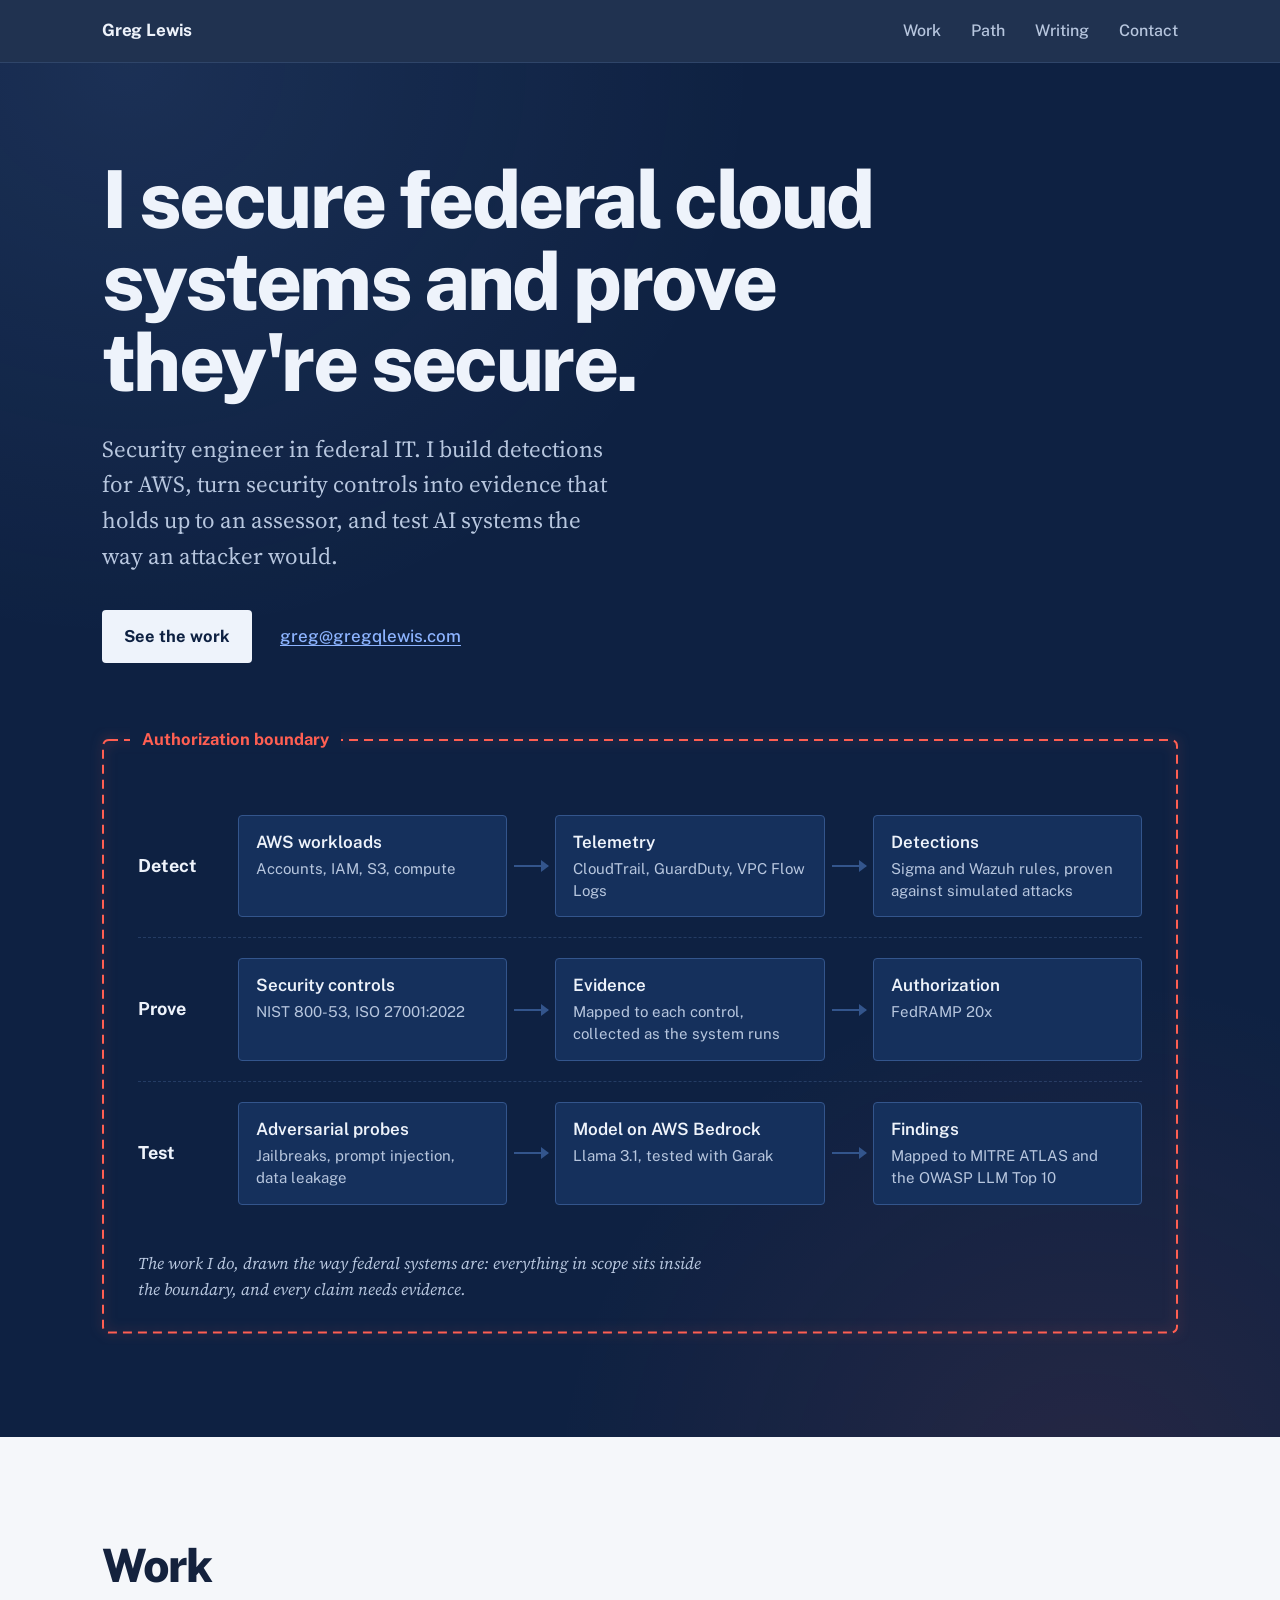
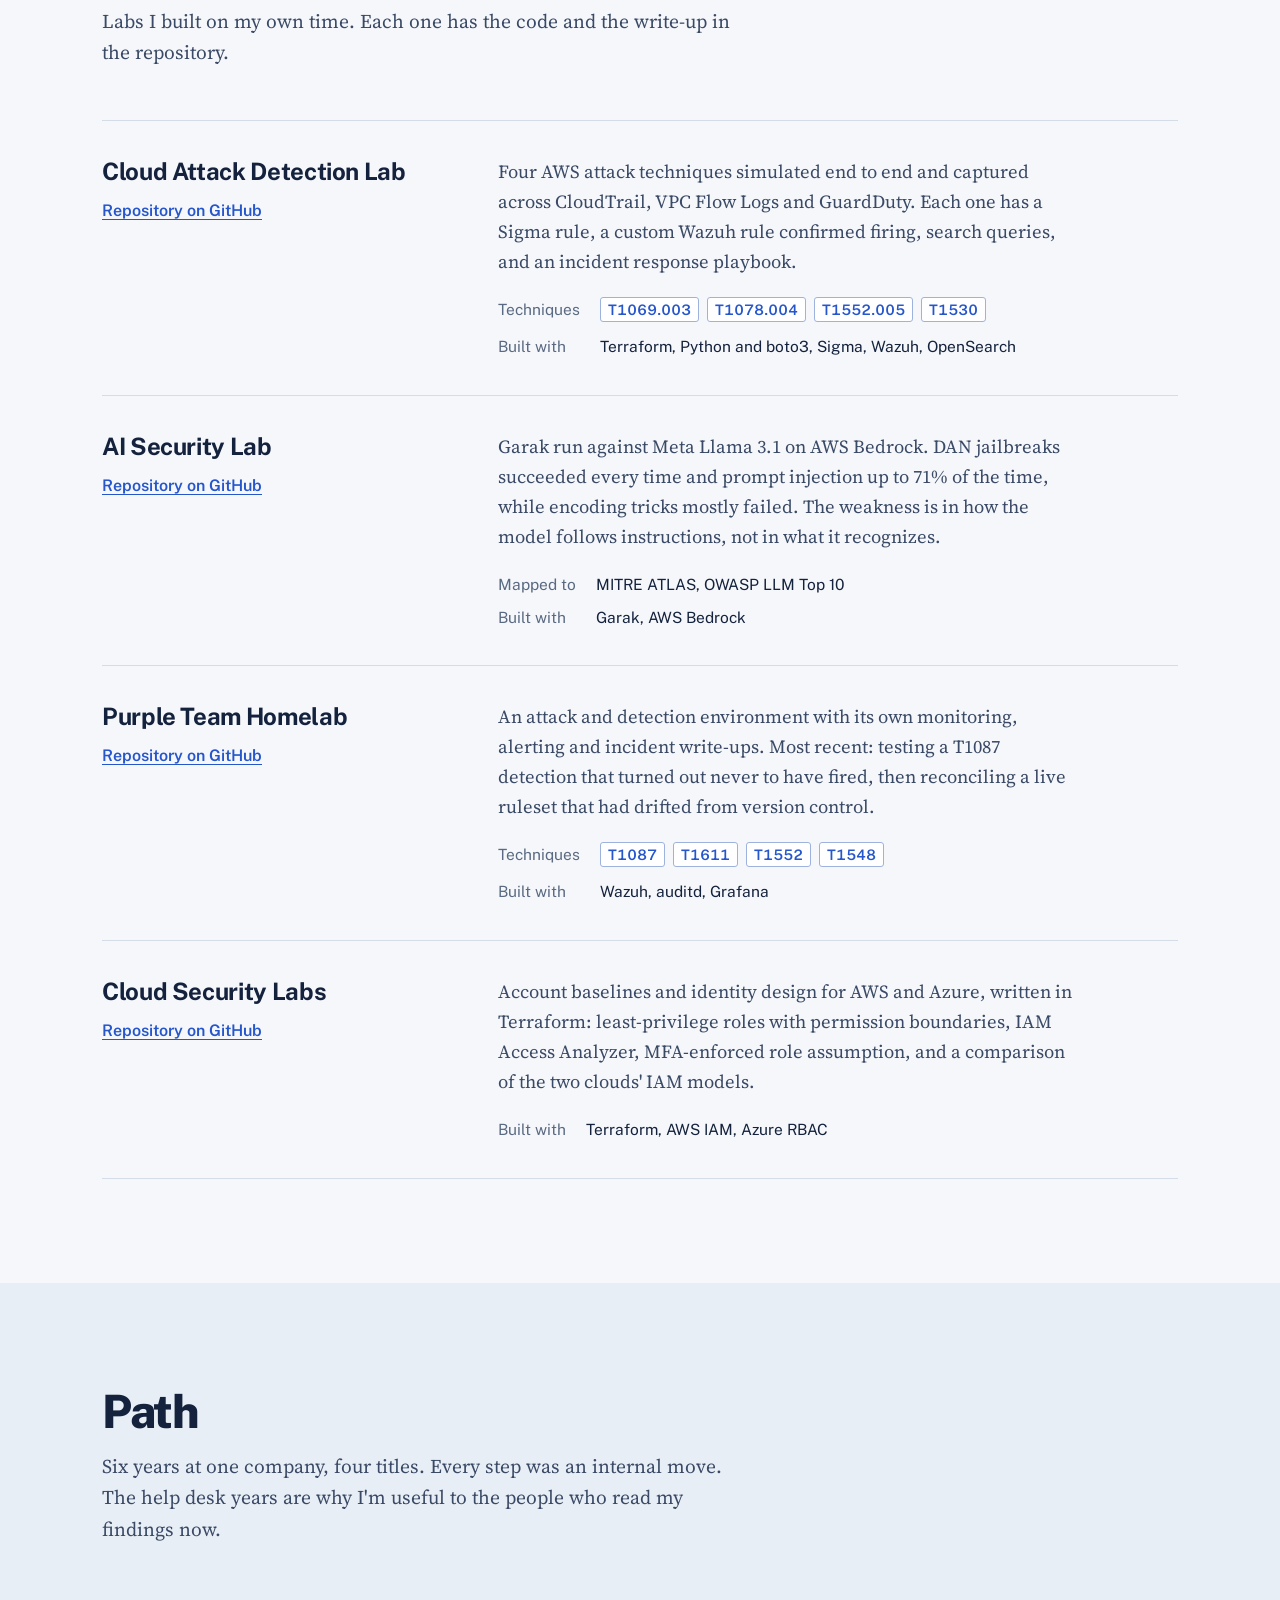
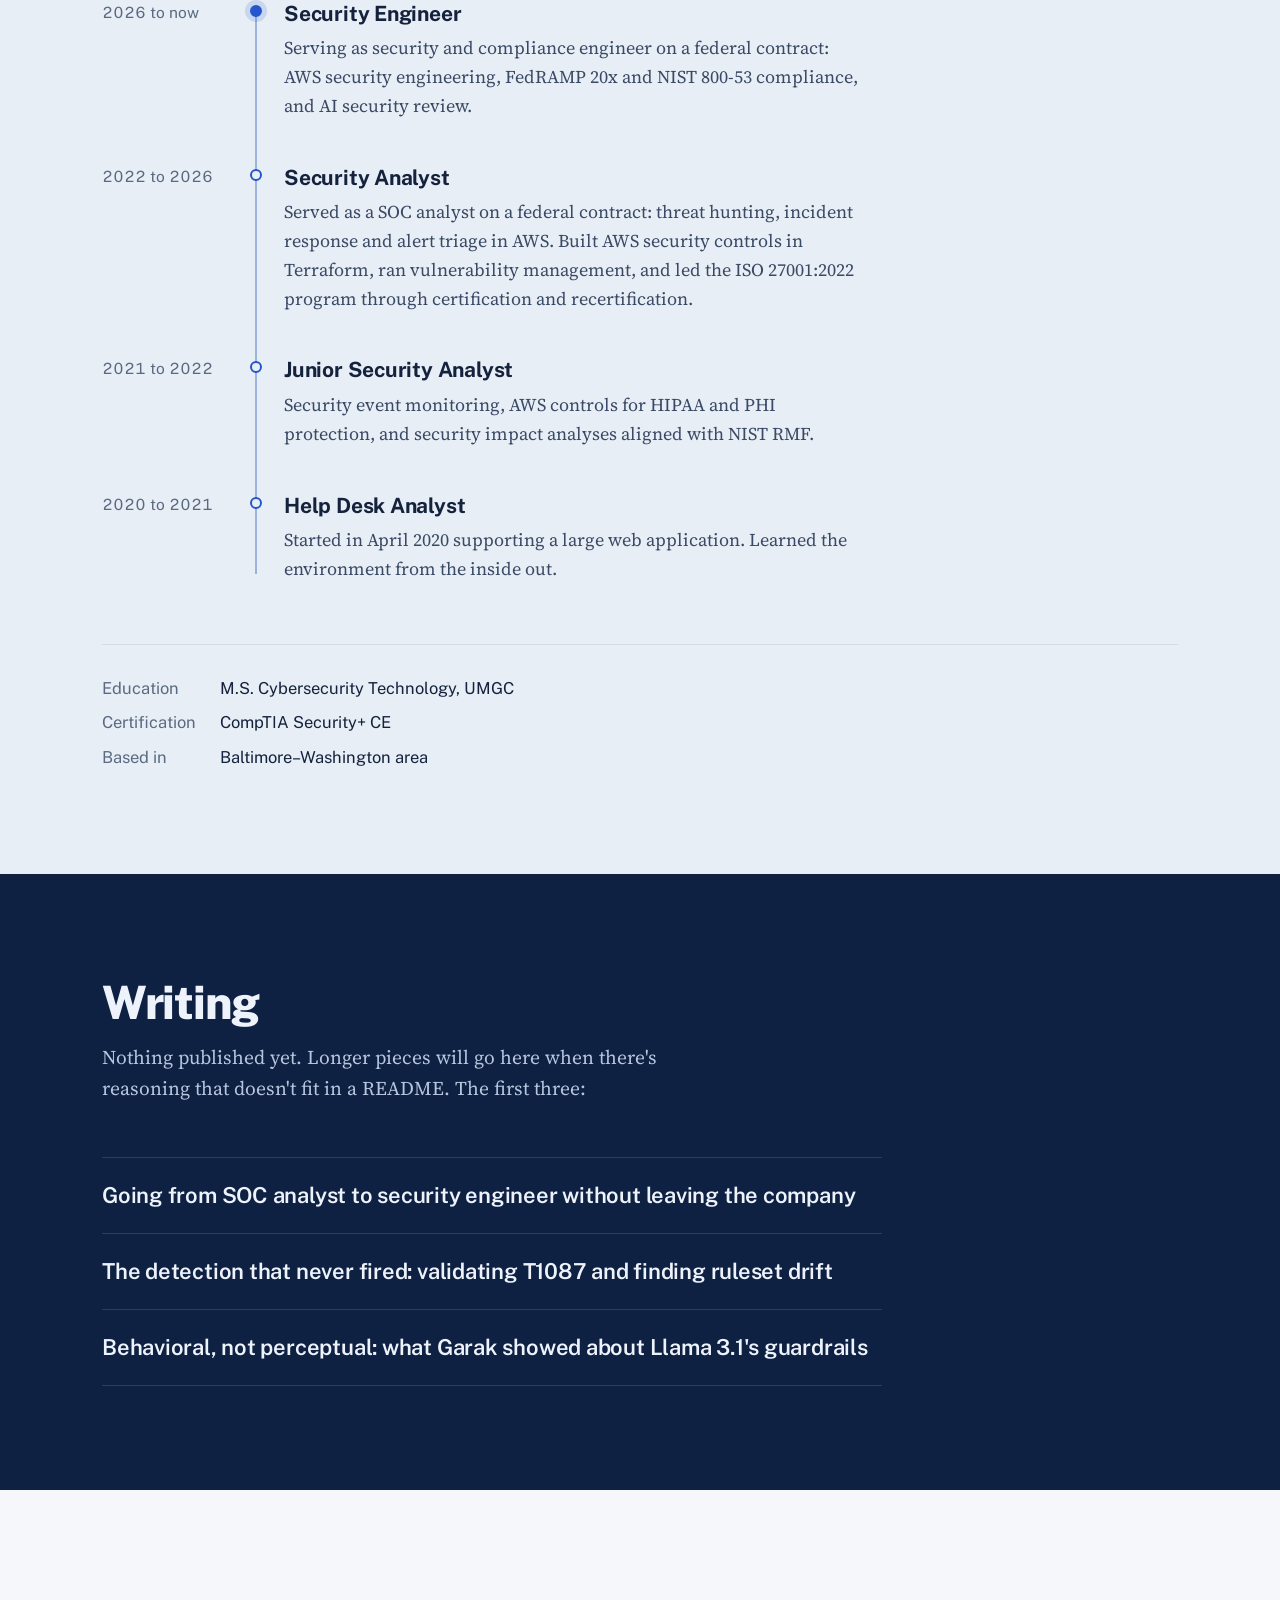
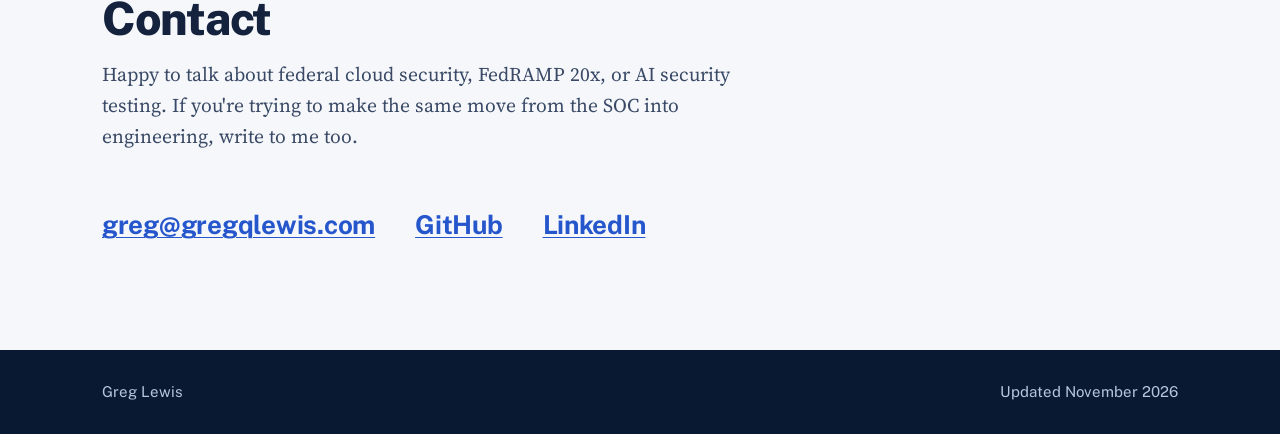
==== commit 692268e1: "Merge: dark hero with glowing boundary, serif body, section rhythm Restore the original's value head" ====
--- a/public/index.html
+++ b/public/index.html
@@ -7,7 +7,7 @@
 <title>Greg Lewis — Security Engineer</title>
 <link rel="preconnect" href="https://fonts.googleapis.com">
 <link rel="preconnect" href="https://fonts.gstatic.com" crossorigin>
-<link href="https://fonts.googleapis.com/css2?family=Public+Sans:ital,wght@0,400;0,500;0,600;0,700;0,800;1,400&display=swap" rel="stylesheet">
+<link href="https://fonts.googleapis.com/css2?family=Public+Sans:wght@400;500;600;700;800&family=Source+Serif+4:ital,opsz,wght@0,8..60,400;0,8..60,500;1,8..60,400&display=swap" rel="stylesheet">
 <link rel="stylesheet" href="style.css">
 </head>
 <body>
@@ -30,8 +30,12 @@
 
 <section class="hero" id="top">
   <div class="wrap">
-    <h1>Greg Lewis</h1>
+    <h1>I secure federal cloud systems and prove they're secure.</h1>
     <p class="statement">Security engineer in federal IT. I build detections for AWS, turn security controls into evidence that holds up to an assessor, and test AI systems the way an attacker would.</p>
+    <p class="hero-actions">
+      <a class="button" href="#work">See the work</a>
+      <a class="text-link" href="mailto:greg@gregqlewis.com">greg@gregqlewis.com</a>
+    </p>
 
     <figure class="boundary" aria-labelledby="boundary-caption">
       <svg class="boundary-line" aria-hidden="true" focusable="false" preserveAspectRatio="none">
@@ -177,7 +181,7 @@
   </div>
 </section>
 
-<section class="section" id="writing">
+<section class="section section-dark" id="writing">
   <div class="wrap">
     <h2 class="section-title">Writing</h2>
     <p class="section-intro">Nothing published yet. Longer pieces will go here when there's reasoning that doesn't fit in a README. The first three:</p>
@@ -189,7 +193,7 @@
   </div>
 </section>
 
-<section class="section section-alt" id="contact">
+<section class="section" id="contact">
   <div class="wrap">
     <h2 class="section-title">Contact</h2>
     <p class="section-intro">Happy to talk about federal cloud security, FedRAMP 20x, or AI security testing. If you're trying to make the same move from the SOC into engineering, write to me too.</p>
--- a/public/style.css
+++ b/public/style.css
@@ -1,17 +1,31 @@
 :root {
-  --paper: #F6F8F9;
-  --paper-alt: #ECF1F5;
-  --ink: #15233F;
-  --ink-soft: #3D4C66;
+  /* Light */
+  --paper: #F5F7FA;
+  --paper-alt: #E8EEF5;
+  --ink: #14223D;
+  --ink-soft: #3A4A66;
   --muted: #5A6A82;
-  --blue: #2B5FD9;
+  --blue: #2556CC;
   --blue-line: #9DB3DD;
-  --node: #FFFFFF;
-  --rule: #D6DEE8;
+  --rule: #D3DCE7;
+
+  /* Dark (blueprint night) */
+  --night: #0E2142;
+  --night-deep: #0A1932;
+  --night-node: #15305C;
+  --night-line: #33558C;
+  --on-night: #EEF3FB;
+  --on-night-soft: #B7C6DE;
+  --sky: #8DB4FF;
+
+  /* The boundary: the only red on the page */
   --red: #C4312A;
-  --font: "Public Sans", system-ui, -apple-system, "Segoe UI", sans-serif;
-  --wrap: 1120px;
-  --measure: 66ch;
+  --red-glow: #FF5F52;
+
+  --sans: "Public Sans", system-ui, -apple-system, "Segoe UI", sans-serif;
+  --serif: "Source Serif 4", Georgia, "Times New Roman", serif;
+  --wrap: 1140px;
+  --measure: 64ch;
 }
 
 *, *::before, *::after { box-sizing: border-box; }
@@ -20,7 +34,7 @@
   margin: 0;
   background: var(--paper);
   color: var(--ink);
-  font-family: var(--font);
+  font-family: var(--sans);
   font-size: 18px;
   line-height: 1.6;
   -webkit-font-smoothing: antialiased;
@@ -29,98 +43,130 @@
 h1, h2, h3, p, ul, ol, dl, dd, figure { margin: 0; }
 a { color: var(--blue); text-underline-offset: 3px; text-decoration-thickness: 1px; }
 a:hover { text-decoration-thickness: 2px; }
-:focus-visible { outline: 2px solid var(--blue); outline-offset: 3px; border-radius: 2px; }
+:focus-visible { outline: 2px solid var(--sky); outline-offset: 3px; border-radius: 2px; }
 
 .wrap { max-width: var(--wrap); margin: 0 auto; padding: 0 32px; }
 
 .skip { position: absolute; left: -9999px; }
-.skip:focus { left: 16px; top: 12px; z-index: 50; background: var(--ink); color: #fff; padding: 8px 14px; }
-
-/* Header */
+.skip:focus { left: 16px; top: 12px; z-index: 50; background: var(--on-night); color: var(--night); padding: 8px 14px; }
+
+/* Header: dark, continuous with the hero */
 .site-header {
   position: sticky; top: 0; z-index: 20;
-  background: rgba(246, 248, 249, 0.94);
-  backdrop-filter: blur(6px);
-  border-bottom: 1px solid var(--rule);
-}
-.header-row { display: flex; align-items: center; justify-content: space-between; height: 60px; gap: 24px; }
-.name-mark { font-weight: 700; font-size: 17px; color: var(--ink); text-decoration: none; }
-.site-header nav { display: flex; gap: 28px; }
-.site-header nav a { color: var(--ink-soft); text-decoration: none; font-size: 16px; font-weight: 500; }
-.site-header nav a:hover { color: var(--blue); }
+  background: rgba(14, 33, 66, 0.92);
+  backdrop-filter: blur(8px);
+  border-bottom: 1px solid rgba(141, 180, 255, 0.14);
+}
+.header-row { display: flex; align-items: center; justify-content: space-between; height: 62px; gap: 24px; }
+.name-mark { font-weight: 700; font-size: 17px; color: var(--on-night); text-decoration: none; letter-spacing: -0.01em; }
+.site-header nav { display: flex; gap: 30px; }
+.site-header nav a { color: var(--on-night-soft); text-decoration: none; font-size: 16px; font-weight: 500; }
+.site-header nav a:hover { color: var(--on-night); }
 
 /* Hero */
-.hero { padding: 88px 0 96px; }
+.hero {
+  position: relative;
+  background:
+    radial-gradient(ellipse 60% 55% at 85% 105%, rgba(255, 95, 82, 0.10), transparent 70%),
+    radial-gradient(ellipse 70% 60% at 10% 0%, rgba(141, 180, 255, 0.10), transparent 70%),
+    var(--night);
+  color: var(--on-night);
+  padding: 96px 0 104px;
+}
 .hero h1 {
-  font-size: clamp(48px, 8vw, 92px);
+  font-size: clamp(42px, 6.6vw, 80px);
   font-weight: 800;
-  line-height: 0.98;
-  letter-spacing: -0.035em;
+  line-height: 1.02;
+  letter-spacing: -0.032em;
+  max-width: 15ch;
   margin-bottom: 28px;
 }
-.statement { font-size: clamp(20px, 2.2vw, 24px); line-height: 1.5; color: var(--ink-soft); max-width: 40ch; }
+.statement {
+  font-family: var(--serif);
+  font-size: clamp(19px, 2vw, 23px);
+  line-height: 1.55;
+  color: var(--on-night-soft);
+  max-width: 46ch;
+}
+.hero-actions { display: flex; flex-wrap: wrap; align-items: center; gap: 16px 28px; margin-top: 36px; }
+.button {
+  display: inline-block; background: var(--on-night); color: var(--night);
+  font-weight: 700; font-size: 16.5px; text-decoration: none;
+  padding: 13px 22px; border-radius: 4px;
+  transition: background .15s ease;
+}
+.button:hover { background: #fff; }
+.text-link { color: var(--sky); font-weight: 500; font-size: 17px; }
 
 /* The boundary diagram */
-.boundary { position: relative; margin-top: 64px; padding: 52px 36px 32px; }
-.boundary-line {
-  position: absolute; inset: 0; width: 100%; height: 100%; overflow: visible; pointer-events: none;
-}
-.boundary-line rect { width: calc(100% - 2px); height: calc(100% - 2px); }
+.boundary { position: relative; margin-top: 76px; padding: 56px 36px 30px; }
+.boundary-line { position: absolute; inset: 0; width: 100%; height: 100%; overflow: visible; pointer-events: none; }
+.boundary-line rect {
+  width: calc(100% - 2px); height: calc(100% - 2px);
+  stroke: var(--red-glow); stroke-width: 2;
+  filter: drop-shadow(0 0 6px rgba(255, 95, 82, 0.55));
+}
 .boundary-label {
-  position: absolute; top: -0.75em; left: 28px;
-  background: var(--paper); padding: 0 10px;
-  color: var(--red); font-weight: 600; font-size: 16px;
+  position: absolute; top: -0.8em; left: 28px;
+  background: var(--night); padding: 0 12px;
+  color: var(--red-glow); font-weight: 700; font-size: 16.5px;
 }
 @media (prefers-reduced-motion: no-preference) {
-  .boundary-line { animation: trace 1.4s cubic-bezier(.6, 0, .2, 1) .2s both; }
-  .boundary-label { animation: appear .4s ease 1.3s both; }
-}
-@keyframes trace { from { clip-path: inset(0 100% 0 0); } to { clip-path: inset(0 0 0 0); } }
+  .boundary-line { animation: trace 1.6s cubic-bezier(.6, 0, .2, 1) .25s both; }
+  .boundary-label { animation: appear .5s ease 1.5s both; }
+}
+@keyframes trace { from { clip-path: inset(0 100% 0 0); } to { clip-path: inset(-12px); } }
 @keyframes appear { from { opacity: 0; } to { opacity: 1; } }
 
 .lane {
   display: grid;
-  grid-template-columns: 96px minmax(0, 1fr) 44px minmax(0, 1fr) 44px minmax(0, 1fr);
+  grid-template-columns: 100px minmax(0, 1fr) 48px minmax(0, 1fr) 48px minmax(0, 1fr);
   align-items: stretch;
-  padding: 18px 0;
-}
-.lane + .lane { border-top: 1px dashed var(--rule); }
-.lane-head { font-size: 17px; font-weight: 700; align-self: center; color: var(--ink); }
+  padding: 20px 0;
+}
+.lane + .lane { border-top: 1px dashed rgba(141, 180, 255, 0.18); }
+.lane-head { font-size: 18px; font-weight: 700; align-self: center; color: var(--on-night); }
 .node {
-  background: var(--node);
-  border: 1px solid var(--blue-line);
+  background: var(--night-node);
+  border: 1px solid var(--night-line);
   border-radius: 4px;
-  padding: 14px 16px;
-  display: flex; flex-direction: column; gap: 4px;
-}
-.n-title { font-weight: 600; font-size: 16.5px; line-height: 1.3; }
-.n-desc { font-size: 15px; line-height: 1.45; color: var(--muted); }
-.flow { position: relative; align-self: center; height: 2px; background: var(--blue); margin: 0 6px; }
+  padding: 15px 17px;
+  display: flex; flex-direction: column; gap: 5px;
+  transition: border-color .2s ease, background .2s ease;
+}
+.n-title { font-weight: 600; font-size: 17px; line-height: 1.3; color: var(--on-night); }
+.n-desc { font-size: 15px; line-height: 1.45; color: var(--on-night-soft); }
+.flow { position: relative; align-self: center; height: 2px; background: var(--night-line); margin: 0 7px; transition: background .2s ease; }
 .flow::after {
   content: ""; position: absolute; right: -1px; top: 50%;
-  border: 6px solid transparent; border-left: 8px solid var(--blue); border-right: 0;
-  transform: translateY(-50%);
-}
-.boundary figcaption { margin-top: 24px; font-size: 15.5px; color: var(--muted); max-width: var(--measure); }
+  border: 6px solid transparent; border-left: 8px solid var(--night-line); border-right: 0;
+  transform: translateY(-50%); transition: border-color .2s ease;
+}
+/* Hovering a lane traces its flow */
+.lane:hover .node { border-color: var(--sky); background: #193869; }
+.lane:hover .flow { background: var(--sky); }
+.lane:hover .flow::after { border-left-color: var(--sky); }
+.boundary figcaption { margin-top: 26px; font-family: var(--serif); font-style: italic; font-size: 16.5px; color: var(--on-night-soft); max-width: var(--measure); }
 
 /* Sections */
-.section { padding: 96px 0; }
+.section { padding: 104px 0; }
 .section-alt { background: var(--paper-alt); }
-.section-title { font-size: clamp(30px, 3.6vw, 40px); font-weight: 700; letter-spacing: -0.02em; line-height: 1.1; margin-bottom: 14px; }
-.section-intro { color: var(--ink-soft); max-width: var(--measure); margin-bottom: 48px; }
+.section-dark { background: var(--night); color: var(--on-night); }
+.section-title { font-size: clamp(32px, 4vw, 46px); font-weight: 800; letter-spacing: -0.028em; line-height: 1.05; margin-bottom: 16px; }
+.section-intro { font-family: var(--serif); font-size: 19.5px; line-height: 1.6; color: var(--ink-soft); max-width: var(--measure); margin-bottom: 52px; }
+.section-dark .section-intro { color: var(--on-night-soft); }
 
 /* Projects */
 .project {
-  display: grid; grid-template-columns: minmax(0, 1fr) minmax(0, 2fr); gap: 16px 48px;
-  padding: 32px 0; border-top: 1px solid var(--rule);
+  display: grid; grid-template-columns: minmax(0, 1fr) minmax(0, 2fr); gap: 16px 56px;
+  padding: 36px 0; border-top: 1px solid var(--rule);
 }
 .project:last-child { border-bottom: 1px solid var(--rule); }
-.project h3 { font-size: 22px; font-weight: 700; letter-spacing: -0.01em; line-height: 1.25; margin-bottom: 8px; }
-.project-head a { font-size: 16px; font-weight: 500; }
-.project-body p { color: var(--ink-soft); max-width: var(--measure); margin-bottom: 18px; }
-.facts { display: grid; grid-template-columns: max-content 1fr; gap: 6px 20px; font-size: 15.5px; }
+.project h3 { font-size: 24px; font-weight: 700; letter-spacing: -0.015em; line-height: 1.2; margin-bottom: 10px; }
+.project-head a { font-size: 16px; font-weight: 600; }
+.project-body p { font-family: var(--serif); font-size: 18.5px; line-height: 1.62; color: var(--ink-soft); max-width: var(--measure); margin-bottom: 20px; }
+.facts { display: grid; grid-template-columns: max-content 1fr; gap: 8px 20px; font-size: 15.5px; align-items: baseline; }
 .facts dt { color: var(--muted); }
-.facts dd { color: var(--ink); }
 .id {
   display: inline-block; font-variant-numeric: tabular-nums; font-weight: 600; font-size: 14.5px;
   color: var(--blue); background: #fff; border: 1px solid var(--blue-line); border-radius: 3px;
@@ -128,57 +174,64 @@
 }
 
 /* Timeline: a real sequence, so it gets a line */
-.timeline { list-style: none; padding: 0; position: relative; max-width: 860px; }
+.timeline { list-style: none; padding: 0; position: relative; max-width: 880px; }
 .timeline::before { content: ""; position: absolute; left: 153px; top: 10px; bottom: 10px; width: 2px; background: var(--blue-line); }
-.timeline li { display: grid; grid-template-columns: 130px 1fr; gap: 0 48px; padding: 0 0 36px; position: relative; }
+.timeline li { display: grid; grid-template-columns: 130px 1fr; gap: 0 52px; padding: 0 0 40px; position: relative; }
 .timeline li:last-child { padding-bottom: 0; }
 .timeline li::before {
-  content: ""; position: absolute; left: 148px; top: 7px; width: 12px; height: 12px; border-radius: 50%;
+  content: ""; position: absolute; left: 148px; top: 8px; width: 12px; height: 12px; border-radius: 50%;
   background: var(--paper-alt); border: 2px solid var(--blue);
 }
-.timeline li.current::before { background: var(--blue); }
-.when { font-size: 15.5px; color: var(--muted); padding-top: 2px; font-variant-numeric: tabular-nums; }
-.timeline h3 { font-size: 20px; font-weight: 700; margin-bottom: 4px; }
-.timeline p { color: var(--ink-soft); max-width: var(--measure); font-size: 17px; }
+.timeline li.current::before { background: var(--blue); box-shadow: 0 0 0 5px rgba(37, 86, 204, 0.16); }
+.when { font-size: 15.5px; color: var(--muted); padding-top: 3px; font-variant-numeric: tabular-nums; }
+.timeline h3 { font-size: 21px; font-weight: 700; letter-spacing: -0.01em; margin-bottom: 4px; }
+.timeline p { font-family: var(--serif); color: var(--ink-soft); max-width: var(--measure); font-size: 18px; }
 
 .credentials {
-  display: grid; grid-template-columns: max-content 1fr; gap: 6px 24px;
-  margin-top: 56px; padding-top: 28px; border-top: 1px solid var(--rule); font-size: 16.5px;
+  display: grid; grid-template-columns: max-content 1fr; gap: 8px 24px;
+  margin-top: 60px; padding-top: 30px; border-top: 1px solid var(--rule); font-size: 16.5px;
 }
 .credentials dt { color: var(--muted); }
 
-/* Writing */
-.planned { list-style: none; padding: 0; max-width: 760px; }
-.planned li { padding: 16px 0; border-top: 1px solid var(--rule); font-size: 19px; font-weight: 500; }
-.planned li:last-child { border-bottom: 1px solid var(--rule); }
+/* Writing (dark) */
+.planned { list-style: none; padding: 0; max-width: 780px; }
+.planned li {
+  padding: 20px 0; border-top: 1px solid rgba(141, 180, 255, 0.2);
+  font-size: clamp(19px, 2vw, 22px); font-weight: 600; letter-spacing: -0.01em; color: var(--on-night);
+}
+.planned li:last-child { border-bottom: 1px solid rgba(141, 180, 255, 0.2); }
 
 /* Contact */
-.contact-links { list-style: none; padding: 0; display: flex; flex-wrap: wrap; gap: 14px 36px; font-size: 20px; font-weight: 600; }
+.contact-links { list-style: none; padding: 0; display: flex; flex-wrap: wrap; gap: 14px 40px; font-size: clamp(20px, 2.4vw, 26px); font-weight: 700; letter-spacing: -0.01em; }
 
 /* Footer */
-.site-footer { border-top: 1px solid var(--rule); padding: 28px 0; font-size: 15px; color: var(--muted); }
+.site-footer { background: var(--night-deep); color: var(--on-night-soft); padding: 30px 0; font-size: 15px; }
 .footer-row { display: flex; justify-content: space-between; gap: 16px; flex-wrap: wrap; }
 
 /* Narrow screens */
 @media (max-width: 900px) {
-  .lane { grid-template-columns: 1fr; padding: 22px 0; }
+  .lane { grid-template-columns: 1fr; padding: 24px 0; }
   .lane-head { margin-bottom: 12px; }
-  .flow { width: 2px; height: 22px; margin: 4px 0 4px 22px; }
-  .flow::after { right: auto; left: 50%; top: auto; bottom: -1px; transform: translateX(-50%); border: 6px solid transparent; border-top: 8px solid var(--blue); border-bottom: 0; }
+  .flow { width: 2px; height: 22px; margin: 4px 0 4px 24px; }
+  .flow::after { right: auto; left: 50%; top: auto; bottom: -1px; transform: translateX(-50%); border: 6px solid transparent; border-top: 8px solid var(--night-line); border-bottom: 0; }
+  .lane:hover .flow::after { border-top-color: var(--sky); border-left-color: transparent; }
   .project { grid-template-columns: 1fr; gap: 12px; }
 }
 @media (max-width: 640px) {
   .wrap { padding: 0 20px; }
   .header-row { height: auto; flex-wrap: wrap; padding: 12px 20px; row-gap: 6px; }
-  .site-header nav { gap: 20px; }
-  .hero { padding: 56px 0 64px; }
-  .boundary { padding: 44px 18px 24px; margin-top: 48px; }
-  .boundary-label { left: 16px; }
-  .section { padding: 64px 0; }
+  .site-header nav { gap: 22px; }
+  .hero { padding: 60px 0 72px; }
+  .boundary { padding: 46px 18px 24px; margin-top: 56px; }
+  .boundary-label { left: 14px; padding: 0 8px; }
+  .section { padding: 72px 0; }
   .timeline::before { left: 5px; }
   .timeline li { grid-template-columns: 1fr; padding-left: 32px; }
   .timeline li::before { left: 0; }
   .when { padding-top: 0; margin-bottom: 2px; }
 }
 
-@media (prefers-reduced-motion: reduce) { html { scroll-behavior: auto; } }
+@media (prefers-reduced-motion: reduce) {
+  html { scroll-behavior: auto; }
+  .node, .flow, .flow::after, .button { transition: none; }
+}
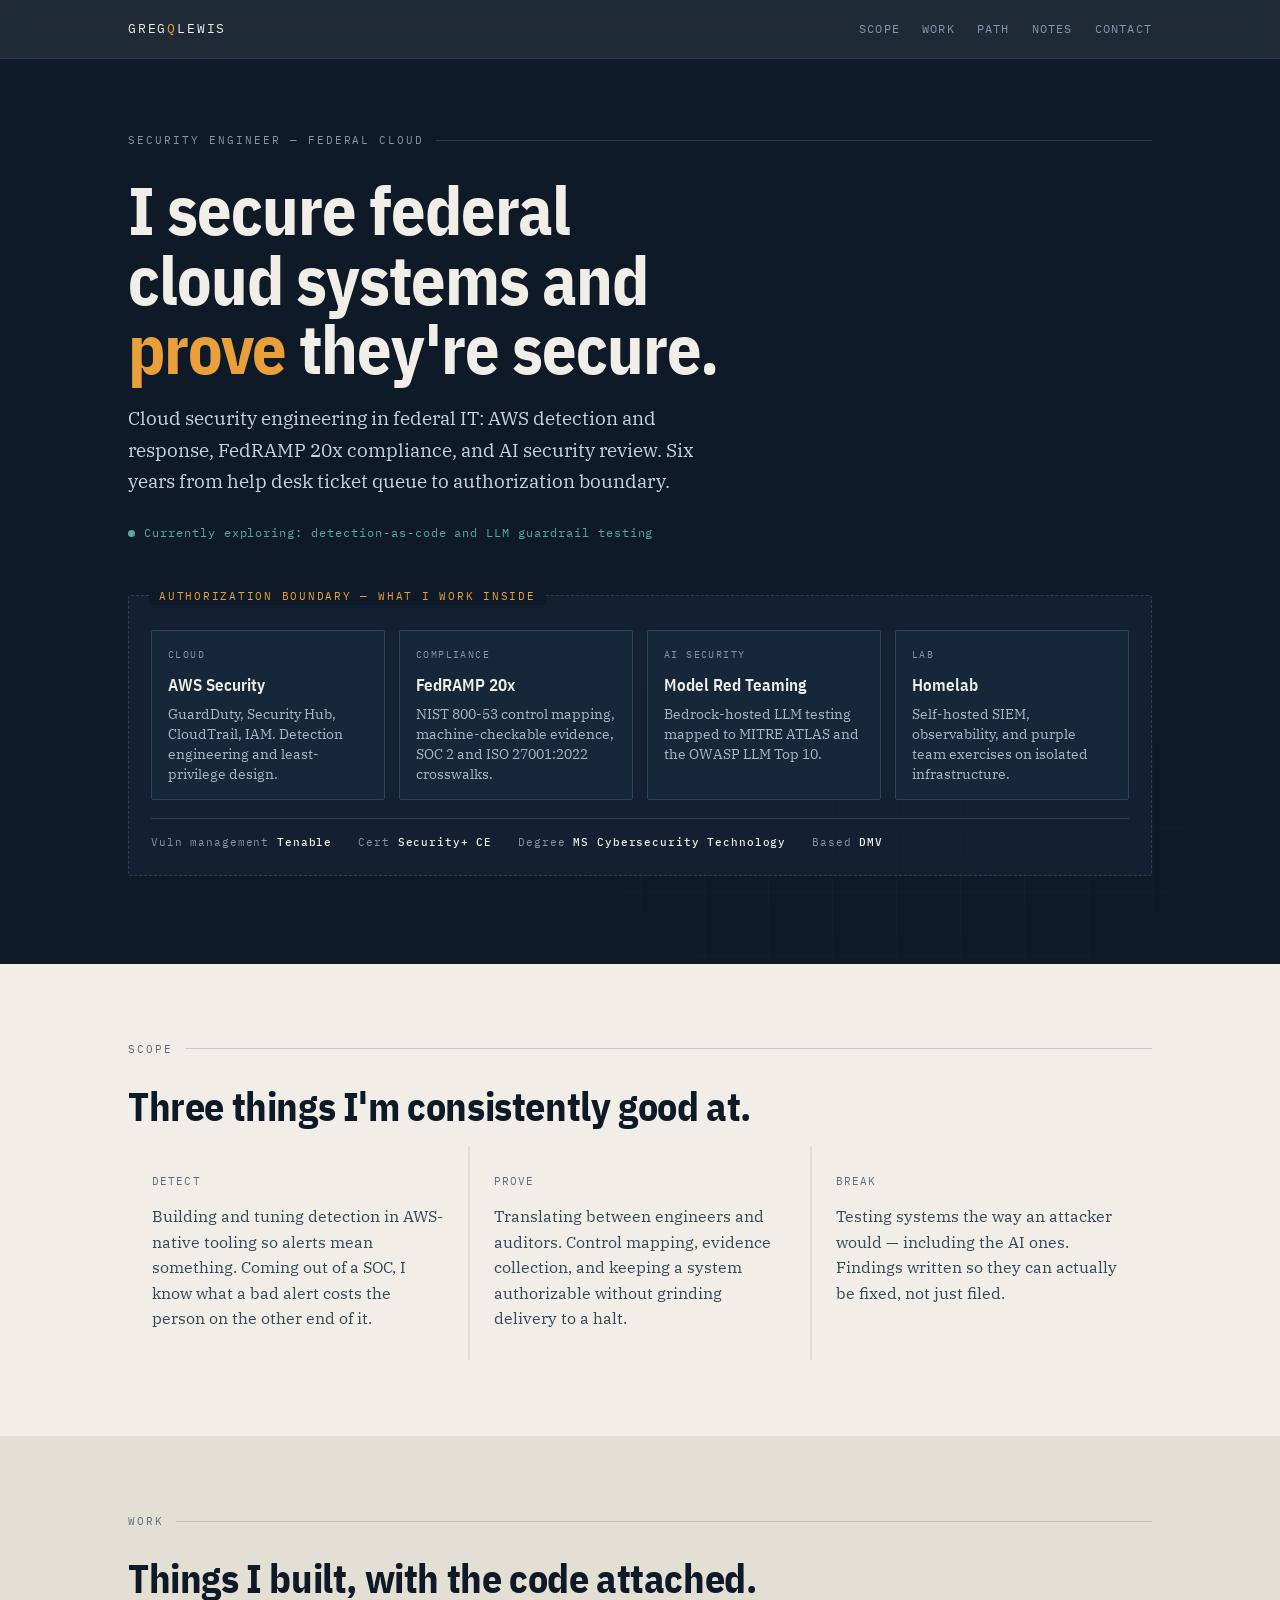
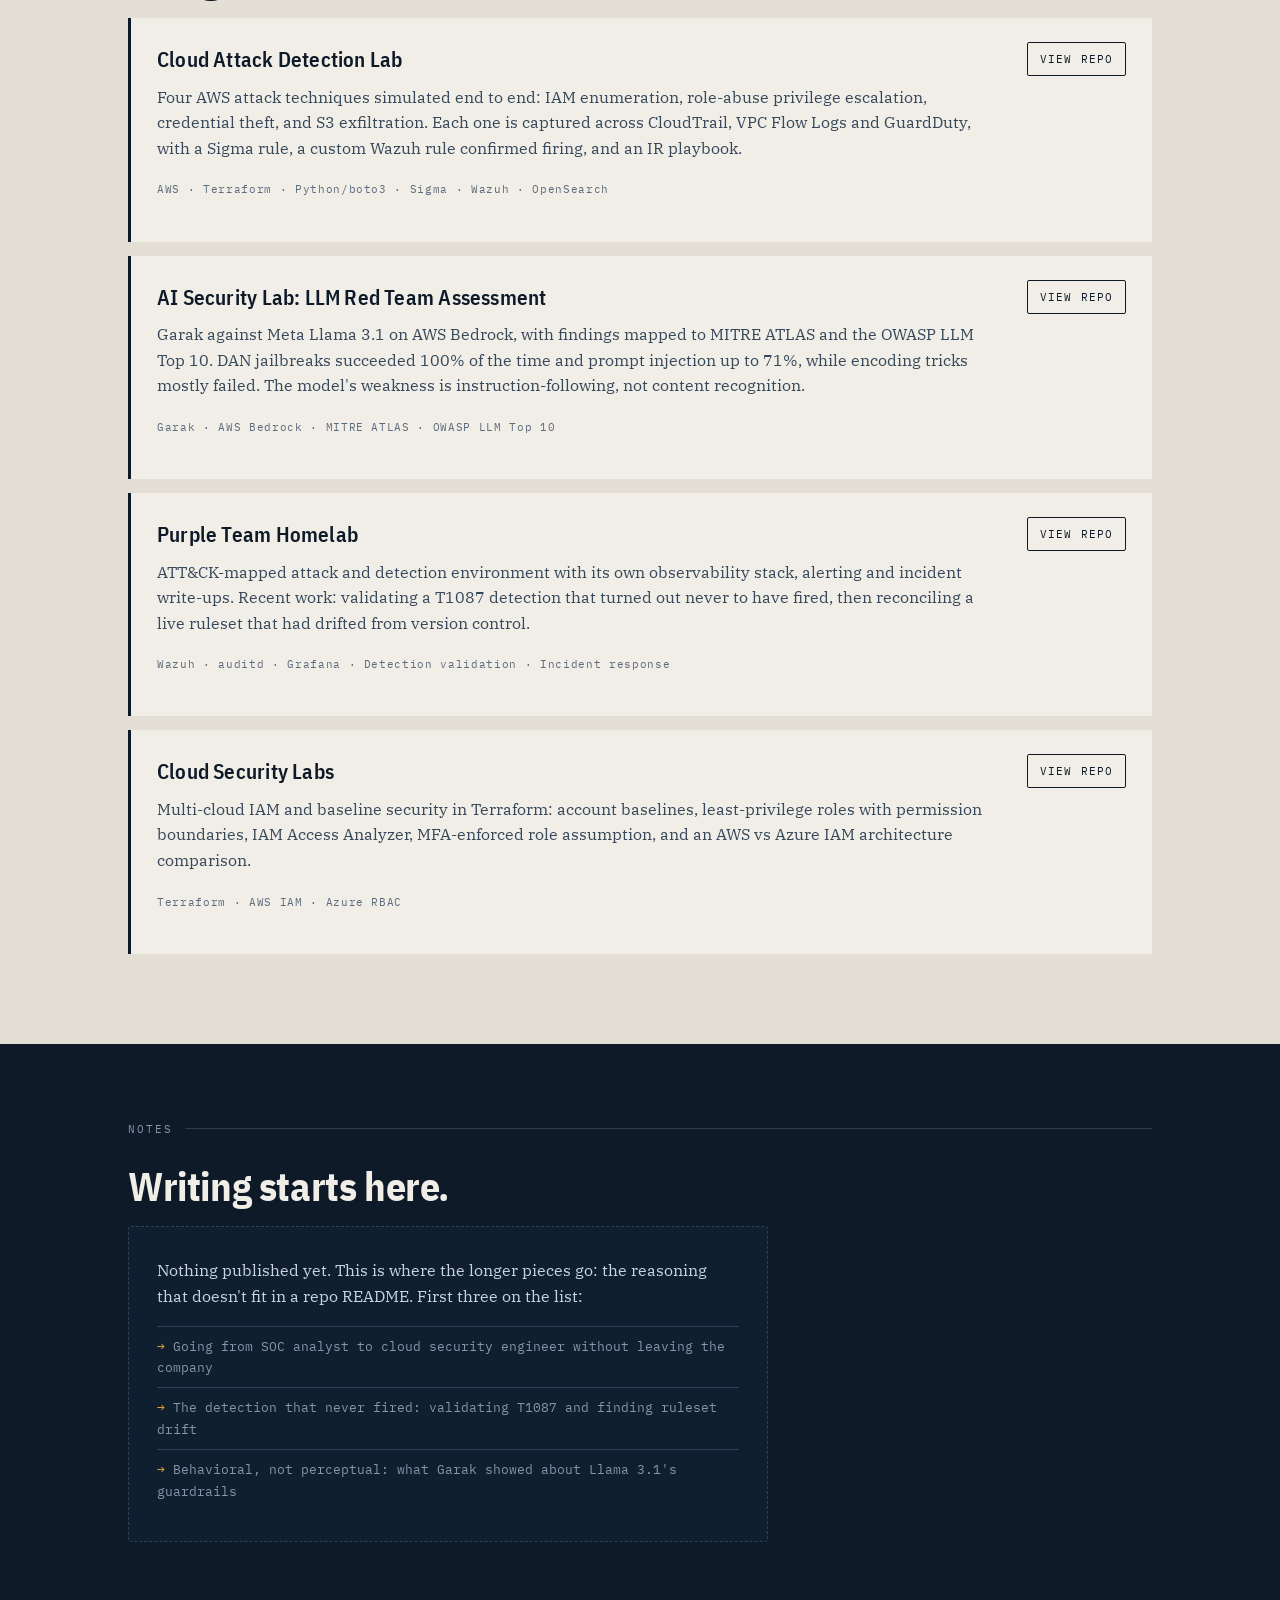
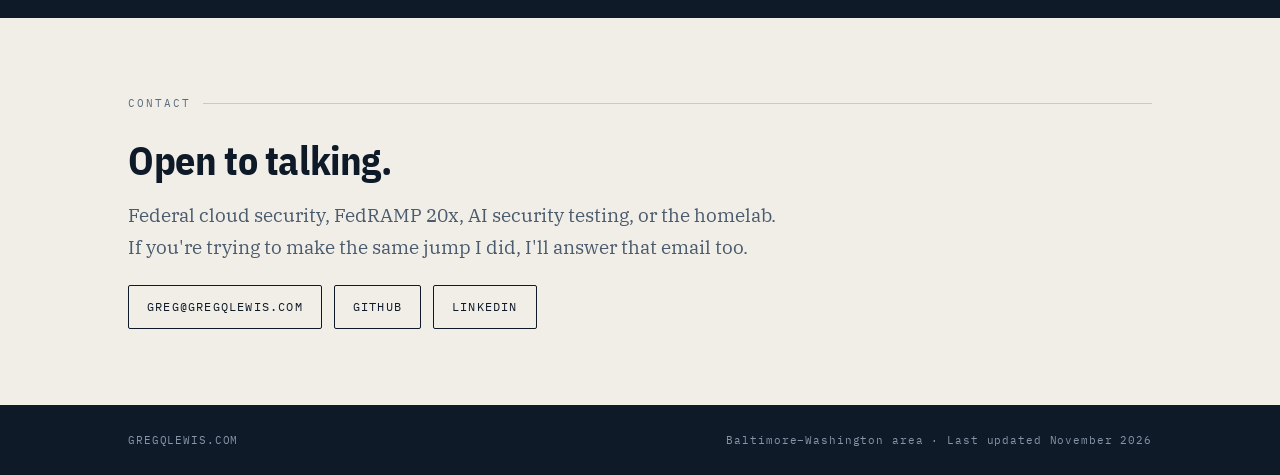
==== commit 9ae4e6d2: "Restore original design Back to the approved July design with current content. Fixes: CSS/JS split f" ====
--- a/public/index.html
+++ b/public/index.html
@@ -3,214 +3,167 @@
 <head>
 <meta charset="utf-8">
 <meta name="viewport" content="width=device-width, initial-scale=1">
-<meta name="description" content="Greg Lewis, security engineer in federal IT. Cloud detection engineering, FedRAMP 20x compliance, and AI security testing.">
+<meta name="description" content="Greg Lewis, security engineer in federal IT. Cloud detection engineering, FedRAMP 20x compliance, and AI security.">
 <title>Greg Lewis — Security Engineer</title>
 <link rel="preconnect" href="https://fonts.googleapis.com">
 <link rel="preconnect" href="https://fonts.gstatic.com" crossorigin>
-<link href="https://fonts.googleapis.com/css2?family=Public+Sans:wght@400;500;600;700;800&family=Source+Serif+4:ital,opsz,wght@0,8..60,400;0,8..60,500;1,8..60,400&display=swap" rel="stylesheet">
+<link href="https://fonts.googleapis.com/css2?family=IBM+Plex+Mono:wght@400;500&family=IBM+Plex+Sans+Condensed:wght@500;600;700&family=IBM+Plex+Serif:ital,wght@0,400;0,500;1,400&display=swap" rel="stylesheet">
 <link rel="stylesheet" href="style.css">
+<script src="main.js"></script>
 </head>
 <body>
 
-<a class="skip" href="#main">Skip to content</a>
-
-<header class="site-header">
-  <div class="wrap header-row">
-    <a class="name-mark" href="#top">Greg Lewis</a>
-    <nav aria-label="Sections">
-      <a href="#work">Work</a>
+<header>
+  <div class="wrap bar">
+    <a class="mark" href="#top">GREG<span>Q</span>LEWIS</a>
+    <nav>
+      <a href="#scope">Scope</a>
+      <a href="#evidence">Work</a>
       <a href="#path">Path</a>
-      <a href="#writing">Writing</a>
+      <a href="#notes">Notes</a>
       <a href="#contact">Contact</a>
     </nav>
   </div>
 </header>
 
-<main id="main">
+<div class="hero" id="top">
+  <div class="wrap">
+    <p class="eyebrow">Security Engineer — Federal Cloud</p>
+    <h1>I secure federal cloud systems and <em>prove</em> they're secure.</h1>
+    <p class="lede">Cloud security engineering in federal IT: AWS detection and response, FedRAMP 20x compliance, and AI security review. Six years from help desk ticket queue to authorization boundary.</p>
+    <p class="status"><span class="dot"></span>Currently exploring: detection-as-code and LLM guardrail testing</p>
 
-<section class="hero" id="top">
+    <div class="boundary reveal">
+      <span class="boundary-label">Authorization Boundary — What I Work Inside</span>
+      <div class="nodes">
+        <div class="node">
+          <span class="id">CLOUD</span>
+          <span class="name">AWS Security</span>
+          <p class="desc">GuardDuty, Security Hub, CloudTrail, IAM. Detection engineering and least-privilege design.</p>
+        </div>
+        <div class="node">
+          <span class="id">COMPLIANCE</span>
+          <span class="name">FedRAMP 20x</span>
+          <p class="desc">NIST 800-53 control mapping, machine-checkable evidence, SOC 2 and ISO 27001:2022 crosswalks.</p>
+        </div>
+        <div class="node">
+          <span class="id">AI SECURITY</span>
+          <span class="name">Model Red Teaming</span>
+          <p class="desc">Bedrock-hosted LLM testing mapped to MITRE ATLAS and the OWASP LLM Top 10.</p>
+        </div>
+        <div class="node">
+          <span class="id">LAB</span>
+          <span class="name">Homelab</span>
+          <p class="desc">Self-hosted SIEM, observability, and purple team exercises on isolated infrastructure.</p>
+        </div>
+      </div>
+      <div class="legend">
+        <span>Vuln management <b>Tenable</b></span>
+        <span>Cert <b>Security+ CE</b></span>
+        <span>Degree <b>MS Cybersecurity Technology</b></span>
+        <span>Based <b>DMV</b></span>
+      </div>
+    </div>
+  </div>
+</div>
+
+<section id="scope">
   <div class="wrap">
-    <h1>I secure federal cloud systems and prove they're secure.</h1>
-    <p class="statement">Security engineer in federal IT. I build detections for AWS, turn security controls into evidence that holds up to an assessor, and test AI systems the way an attacker would.</p>
-    <p class="hero-actions">
-      <a class="button" href="#work">See the work</a>
-      <a class="text-link" href="mailto:greg@gregqlewis.com">greg@gregqlewis.com</a>
-    </p>
-
-    <figure class="boundary" aria-labelledby="boundary-caption">
-      <svg class="boundary-line" aria-hidden="true" focusable="false" preserveAspectRatio="none">
-        <rect x="1" y="1" width="100%" height="100%" rx="6" fill="none" stroke="#C4312A" stroke-width="2" stroke-dasharray="9 6" vector-effect="non-scaling-stroke"/>
-      </svg>
-      <p class="boundary-label">Authorization boundary</p>
-
-      <div class="lane">
-        <h2 class="lane-head">Detect</h2>
-        <div class="node"><span class="n-title">AWS workloads</span><span class="n-desc">Accounts, IAM, S3, compute</span></div>
-        <span class="flow" aria-hidden="true"></span>
-        <div class="node"><span class="n-title">Telemetry</span><span class="n-desc">CloudTrail, GuardDuty, VPC Flow Logs</span></div>
-        <span class="flow" aria-hidden="true"></span>
-        <div class="node"><span class="n-title">Detections</span><span class="n-desc">Sigma and Wazuh rules, proven against simulated attacks</span></div>
+    <p class="eyebrow reveal">Scope</p>
+    <h2 class="reveal">Three things I'm consistently good at.</h2>
+    <div class="scope-grid reveal">
+      <div class="scope-cell">
+        <span class="tag">Detect</span>
+        <p>Building and tuning detection in AWS-native tooling so alerts mean something. Coming out of a SOC, I know what a bad alert costs the person on the other end of it.</p>
       </div>
-
-      <div class="lane">
-        <h2 class="lane-head">Prove</h2>
-        <div class="node"><span class="n-title">Security controls</span><span class="n-desc">NIST 800-53, ISO 27001:2022</span></div>
-        <span class="flow" aria-hidden="true"></span>
-        <div class="node"><span class="n-title">Evidence</span><span class="n-desc">Mapped to each control, collected as the system runs</span></div>
-        <span class="flow" aria-hidden="true"></span>
-        <div class="node"><span class="n-title">Authorization</span><span class="n-desc">FedRAMP 20x</span></div>
+      <div class="scope-cell">
+        <span class="tag">Prove</span>
+        <p>Translating between engineers and auditors. Control mapping, evidence collection, and keeping a system authorizable without grinding delivery to a halt.</p>
       </div>
-
-      <div class="lane">
-        <h2 class="lane-head">Test</h2>
-        <div class="node"><span class="n-title">Adversarial probes</span><span class="n-desc">Jailbreaks, prompt injection, data leakage</span></div>
-        <span class="flow" aria-hidden="true"></span>
-        <div class="node"><span class="n-title">Model on AWS Bedrock</span><span class="n-desc">Llama 3.1, tested with Garak</span></div>
-        <span class="flow" aria-hidden="true"></span>
-        <div class="node"><span class="n-title">Findings</span><span class="n-desc">Mapped to MITRE ATLAS and the OWASP LLM Top 10</span></div>
+      <div class="scope-cell">
+        <span class="tag">Break</span>
+        <p>Testing systems the way an attacker would — including the AI ones. Findings written so they can actually be fixed, not just filed.</p>
       </div>
-
-      <figcaption id="boundary-caption">The work I do, drawn the way federal systems are: everything in scope sits inside the boundary, and every claim needs evidence.</figcaption>
-    </figure>
+    </div>
   </div>
 </section>
 
-<section class="section" id="work">
+<section id="evidence">
   <div class="wrap">
-    <h2 class="section-title">Work</h2>
-    <p class="section-intro">Labs I built on my own time. Each one has the code and the write-up in the repository.</p>
+    <p class="eyebrow reveal">Work</p>
+    <h2 class="reveal">Things I built, with the code attached.</h2>
 
-    <article class="project">
-      <div class="project-head">
+    <div class="proj reveal">
+      <div>
         <h3>Cloud Attack Detection Lab</h3>
-        <a href="https://github.com/gregqlewis/cloud-attack-detection-lab">Repository on GitHub</a>
+        <p>Four AWS attack techniques simulated end to end: IAM enumeration, role-abuse privilege escalation, credential theft, and S3 exfiltration. Each one is captured across CloudTrail, VPC Flow Logs and GuardDuty, with a Sigma rule, a custom Wazuh rule confirmed firing, and an IR playbook.</p>
+        <span class="stack">AWS · Terraform · Python/boto3 · Sigma · Wazuh · OpenSearch</span>
       </div>
-      <div class="project-body">
-        <p>Four AWS attack techniques simulated end to end and captured across CloudTrail, VPC Flow Logs and GuardDuty. Each one has a Sigma rule, a custom Wazuh rule confirmed firing, search queries, and an incident response playbook.</p>
-        <dl class="facts">
-          <dt>Techniques</dt><dd><span class="id">T1069.003</span> <span class="id">T1078.004</span> <span class="id">T1552.005</span> <span class="id">T1530</span></dd>
-          <dt>Built with</dt><dd>Terraform, Python and boto3, Sigma, Wazuh, OpenSearch</dd>
-        </dl>
+      <a class="link" href="https://github.com/gregqlewis/cloud-attack-detection-lab">View repo</a>
+    </div>
+
+    <div class="proj reveal">
+      <div>
+        <h3>AI Security Lab: LLM Red Team Assessment</h3>
+        <p>Garak against Meta Llama 3.1 on AWS Bedrock, with findings mapped to MITRE ATLAS and the OWASP LLM Top 10. DAN jailbreaks succeeded 100% of the time and prompt injection up to 71%, while encoding tricks mostly failed. The model's weakness is instruction-following, not content recognition.</p>
+        <span class="stack">Garak · AWS Bedrock · MITRE ATLAS · OWASP LLM Top 10</span>
       </div>
-    </article>
+      <a class="link" href="https://github.com/gregqlewis/ai-security-lab">View repo</a>
+    </div>
 
-    <article class="project">
-      <div class="project-head">
-        <h3>AI Security Lab</h3>
-        <a href="https://github.com/gregqlewis/ai-security-lab">Repository on GitHub</a>
+    <div class="proj reveal">
+      <div>
+        <h3>Purple Team Homelab</h3>
+        <p>ATT&amp;CK-mapped attack and detection environment with its own observability stack, alerting and incident write-ups. Recent work: validating a T1087 detection that turned out never to have fired, then reconciling a live ruleset that had drifted from version control.</p>
+        <span class="stack">Wazuh · auditd · Grafana · Detection validation · Incident response</span>
       </div>
-      <div class="project-body">
-        <p>Garak run against Meta Llama 3.1 on AWS Bedrock. DAN jailbreaks succeeded every time and prompt injection up to 71% of the time, while encoding tricks mostly failed. The weakness is in how the model follows instructions, not in what it recognizes.</p>
-        <dl class="facts">
-          <dt>Mapped to</dt><dd>MITRE ATLAS, OWASP LLM Top 10</dd>
-          <dt>Built with</dt><dd>Garak, AWS Bedrock</dd>
-        </dl>
+      <a class="link" href="https://github.com/gregqlewis/purple-team-homelab">View repo</a>
+    </div>
+
+    <div class="proj reveal">
+      <div>
+        <h3>Cloud Security Labs</h3>
+        <p>Multi-cloud IAM and baseline security in Terraform: account baselines, least-privilege roles with permission boundaries, IAM Access Analyzer, MFA-enforced role assumption, and an AWS vs Azure IAM architecture comparison.</p>
+        <span class="stack">Terraform · AWS IAM · Azure RBAC</span>
       </div>
-    </article>
+      <a class="link" href="https://github.com/gregqlewis/cloud-security-labs">View repo</a>
+    </div>
 
-    <article class="project">
-      <div class="project-head">
-        <h3>Purple Team Homelab</h3>
-        <a href="https://github.com/gregqlewis/purple-team-homelab">Repository on GitHub</a>
-      </div>
-      <div class="project-body">
-        <p>An attack and detection environment with its own monitoring, alerting and incident write-ups. Most recent: testing a T1087 detection that turned out never to have fired, then reconciling a live ruleset that had drifted from version control.</p>
-        <dl class="facts">
-          <dt>Techniques</dt><dd><span class="id">T1087</span> <span class="id">T1611</span> <span class="id">T1552</span> <span class="id">T1548</span></dd>
-          <dt>Built with</dt><dd>Wazuh, auditd, Grafana</dd>
-        </dl>
-      </div>
-    </article>
-
-    <article class="project">
-      <div class="project-head">
-        <h3>Cloud Security Labs</h3>
-        <a href="https://github.com/gregqlewis/cloud-security-labs">Repository on GitHub</a>
-      </div>
-      <div class="project-body">
-        <p>Account baselines and identity design for AWS and Azure, written in Terraform: least-privilege roles with permission boundaries, IAM Access Analyzer, MFA-enforced role assumption, and a comparison of the two clouds' IAM models.</p>
-        <dl class="facts">
-          <dt>Built with</dt><dd>Terraform, AWS IAM, Azure RBAC</dd>
-        </dl>
-      </div>
-    </article>
   </div>
 </section>
 
-<section class="section section-alt" id="path">
+<section id="notes">
   <div class="wrap">
-    <h2 class="section-title">Path</h2>
-    <p class="section-intro">Six years at one company, four titles. Every step was an internal move. The help desk years are why I'm useful to the people who read my findings now.</p>
-
-    <ol class="timeline">
-      <li class="current">
-        <span class="when">2026 to now</span>
-        <div>
-          <h3>Security Engineer</h3>
-          <p>Serving as security and compliance engineer on a federal contract: AWS security engineering, FedRAMP 20x and NIST 800-53 compliance, and AI security review.</p>
-        </div>
-      </li>
-      <li>
-        <span class="when">2022 to 2026</span>
-        <div>
-          <h3>Security Analyst</h3>
-          <p>Served as a SOC analyst on a federal contract: threat hunting, incident response and alert triage in AWS. Built AWS security controls in Terraform, ran vulnerability management, and led the ISO 27001:2022 program through certification and recertification.</p>
-        </div>
-      </li>
-      <li>
-        <span class="when">2021 to 2022</span>
-        <div>
-          <h3>Junior Security Analyst</h3>
-          <p>Security event monitoring, AWS controls for HIPAA and PHI protection, and security impact analyses aligned with NIST RMF.</p>
-        </div>
-      </li>
-      <li>
-        <span class="when">2020 to 2021</span>
-        <div>
-          <h3>Help Desk Analyst</h3>
-          <p>Started in April 2020 supporting a large web application. Learned the environment from the inside out.</p>
-        </div>
-      </li>
-    </ol>
-
-    <dl class="credentials">
-      <dt>Education</dt><dd>M.S. Cybersecurity Technology, UMGC</dd>
-      <dt>Certification</dt><dd>CompTIA Security+ CE</dd>
-      <dt>Based in</dt><dd>Baltimore–Washington area</dd>
-    </dl>
+    <p class="eyebrow reveal">Notes</p>
+    <h2 class="reveal">Writing starts here.</h2>
+    <div class="empty reveal">
+      <p>Nothing published yet. This is where the longer pieces go: the reasoning that doesn't fit in a repo README. First three on the list:</p>
+      <ul>
+        <li>Going from SOC analyst to cloud security engineer without leaving the company</li>
+        <li>The detection that never fired: validating T1087 and finding ruleset drift</li>
+        <li>Behavioral, not perceptual: what Garak showed about Llama 3.1's guardrails</li>
+      </ul>
+    </div>
   </div>
 </section>
 
-<section class="section section-dark" id="writing">
+<section id="contact">
   <div class="wrap">
-    <h2 class="section-title">Writing</h2>
-    <p class="section-intro">Nothing published yet. Longer pieces will go here when there's reasoning that doesn't fit in a README. The first three:</p>
-    <ul class="planned">
-      <li>Going from SOC analyst to security engineer without leaving the company</li>
-      <li>The detection that never fired: validating T1087 and finding ruleset drift</li>
-      <li>Behavioral, not perceptual: what Garak showed about Llama 3.1's guardrails</li>
-    </ul>
+    <p class="eyebrow reveal">Contact</p>
+    <h2 class="reveal">Open to talking.</h2>
+    <p class="lede reveal contact-lede">Federal cloud security, FedRAMP 20x, AI security testing, or the homelab. If you're trying to make the same jump I did, I'll answer that email too.</p>
+    <div class="links reveal">
+      <a href="mailto:greg@gregqlewis.com">greg@gregqlewis.com</a>
+      <a href="https://github.com/gregqlewis">GitHub</a>
+      <a href="https://www.linkedin.com/in/gregqlewis">LinkedIn</a>
+    </div>
   </div>
 </section>
 
-<section class="section" id="contact">
-  <div class="wrap">
-    <h2 class="section-title">Contact</h2>
-    <p class="section-intro">Happy to talk about federal cloud security, FedRAMP 20x, or AI security testing. If you're trying to make the same move from the SOC into engineering, write to me too.</p>
-    <ul class="contact-links">
-      <li><a href="mailto:greg@gregqlewis.com">greg@gregqlewis.com</a></li>
-      <li><a href="https://github.com/gregqlewis">GitHub</a></li>
-      <li><a href="https://www.linkedin.com/in/gregqlewis">LinkedIn</a></li>
-    </ul>
-  </div>
-</section>
-
-</main>
-
-<footer class="site-footer">
-  <div class="wrap footer-row">
-    <span>Greg Lewis</span>
-    <span>Updated November 2026</span>
+<footer>
+  <div class="wrap foot">
+    <span>GREGQLEWIS.COM</span>
+    <span>Baltimore–Washington area · Last updated November 2026</span>
   </div>
 </footer>
 
--- a/public/style.css
+++ b/public/style.css
@@ -1,237 +1,249 @@
-:root {
-  /* Light */
-  --paper: #F5F7FA;
-  --paper-alt: #E8EEF5;
-  --ink: #14223D;
-  --ink-soft: #3A4A66;
-  --muted: #5A6A82;
-  --blue: #2556CC;
-  --blue-line: #9DB3DD;
-  --rule: #D3DCE7;
-
-  /* Dark (blueprint night) */
-  --night: #0E2142;
-  --night-deep: #0A1932;
-  --night-node: #15305C;
-  --night-line: #33558C;
-  --on-night: #EEF3FB;
-  --on-night-soft: #B7C6DE;
-  --sky: #8DB4FF;
-
-  /* The boundary: the only red on the page */
-  --red: #C4312A;
-  --red-glow: #FF5F52;
-
-  --sans: "Public Sans", system-ui, -apple-system, "Segoe UI", sans-serif;
-  --serif: "Source Serif 4", Georgia, "Times New Roman", serif;
-  --wrap: 1140px;
-  --measure: 64ch;
-}
-
-*, *::before, *::after { box-sizing: border-box; }
-html { scroll-behavior: smooth; scroll-padding-top: 72px; }
-body {
-  margin: 0;
-  background: var(--paper);
-  color: var(--ink);
-  font-family: var(--sans);
-  font-size: 18px;
-  line-height: 1.6;
-  -webkit-font-smoothing: antialiased;
-  text-rendering: optimizeLegibility;
-}
-h1, h2, h3, p, ul, ol, dl, dd, figure { margin: 0; }
-a { color: var(--blue); text-underline-offset: 3px; text-decoration-thickness: 1px; }
-a:hover { text-decoration-thickness: 2px; }
-:focus-visible { outline: 2px solid var(--sky); outline-offset: 3px; border-radius: 2px; }
-
-.wrap { max-width: var(--wrap); margin: 0 auto; padding: 0 32px; }
-
-.skip { position: absolute; left: -9999px; }
-.skip:focus { left: 16px; top: 12px; z-index: 50; background: var(--on-night); color: var(--night); padding: 8px 14px; }
-
-/* Header: dark, continuous with the hero */
-.site-header {
-  position: sticky; top: 0; z-index: 20;
-  background: rgba(14, 33, 66, 0.92);
-  backdrop-filter: blur(8px);
-  border-bottom: 1px solid rgba(141, 180, 255, 0.14);
-}
-.header-row { display: flex; align-items: center; justify-content: space-between; height: 62px; gap: 24px; }
-.name-mark { font-weight: 700; font-size: 17px; color: var(--on-night); text-decoration: none; letter-spacing: -0.01em; }
-.site-header nav { display: flex; gap: 30px; }
-.site-header nav a { color: var(--on-night-soft); text-decoration: none; font-size: 16px; font-weight: 500; }
-.site-header nav a:hover { color: var(--on-night); }
-
-/* Hero */
-.hero {
-  position: relative;
-  background:
-    radial-gradient(ellipse 60% 55% at 85% 105%, rgba(255, 95, 82, 0.10), transparent 70%),
-    radial-gradient(ellipse 70% 60% at 10% 0%, rgba(141, 180, 255, 0.10), transparent 70%),
-    var(--night);
-  color: var(--on-night);
-  padding: 96px 0 104px;
-}
-.hero h1 {
-  font-size: clamp(42px, 6.6vw, 80px);
-  font-weight: 800;
-  line-height: 1.02;
-  letter-spacing: -0.032em;
-  max-width: 15ch;
-  margin-bottom: 28px;
-}
-.statement {
-  font-family: var(--serif);
-  font-size: clamp(19px, 2vw, 23px);
-  line-height: 1.55;
-  color: var(--on-night-soft);
-  max-width: 46ch;
-}
-.hero-actions { display: flex; flex-wrap: wrap; align-items: center; gap: 16px 28px; margin-top: 36px; }
-.button {
-  display: inline-block; background: var(--on-night); color: var(--night);
-  font-weight: 700; font-size: 16.5px; text-decoration: none;
-  padding: 13px 22px; border-radius: 4px;
-  transition: background .15s ease;
-}
-.button:hover { background: #fff; }
-.text-link { color: var(--sky); font-weight: 500; font-size: 17px; }
-
-/* The boundary diagram */
-.boundary { position: relative; margin-top: 76px; padding: 56px 36px 30px; }
-.boundary-line { position: absolute; inset: 0; width: 100%; height: 100%; overflow: visible; pointer-events: none; }
-.boundary-line rect {
-  width: calc(100% - 2px); height: calc(100% - 2px);
-  stroke: var(--red-glow); stroke-width: 2;
-  filter: drop-shadow(0 0 6px rgba(255, 95, 82, 0.55));
-}
-.boundary-label {
-  position: absolute; top: -0.8em; left: 28px;
-  background: var(--night); padding: 0 12px;
-  color: var(--red-glow); font-weight: 700; font-size: 16.5px;
-}
-@media (prefers-reduced-motion: no-preference) {
-  .boundary-line { animation: trace 1.6s cubic-bezier(.6, 0, .2, 1) .25s both; }
-  .boundary-label { animation: appear .5s ease 1.5s both; }
-}
-@keyframes trace { from { clip-path: inset(0 100% 0 0); } to { clip-path: inset(-12px); } }
-@keyframes appear { from { opacity: 0; } to { opacity: 1; } }
-
-.lane {
-  display: grid;
-  grid-template-columns: 100px minmax(0, 1fr) 48px minmax(0, 1fr) 48px minmax(0, 1fr);
-  align-items: stretch;
-  padding: 20px 0;
-}
-.lane + .lane { border-top: 1px dashed rgba(141, 180, 255, 0.18); }
-.lane-head { font-size: 18px; font-weight: 700; align-self: center; color: var(--on-night); }
-.node {
-  background: var(--night-node);
-  border: 1px solid var(--night-line);
-  border-radius: 4px;
-  padding: 15px 17px;
-  display: flex; flex-direction: column; gap: 5px;
-  transition: border-color .2s ease, background .2s ease;
-}
-.n-title { font-weight: 600; font-size: 17px; line-height: 1.3; color: var(--on-night); }
-.n-desc { font-size: 15px; line-height: 1.45; color: var(--on-night-soft); }
-.flow { position: relative; align-self: center; height: 2px; background: var(--night-line); margin: 0 7px; transition: background .2s ease; }
-.flow::after {
-  content: ""; position: absolute; right: -1px; top: 50%;
-  border: 6px solid transparent; border-left: 8px solid var(--night-line); border-right: 0;
-  transform: translateY(-50%); transition: border-color .2s ease;
-}
-/* Hovering a lane traces its flow */
-.lane:hover .node { border-color: var(--sky); background: #193869; }
-.lane:hover .flow { background: var(--sky); }
-.lane:hover .flow::after { border-left-color: var(--sky); }
-.boundary figcaption { margin-top: 26px; font-family: var(--serif); font-style: italic; font-size: 16.5px; color: var(--on-night-soft); max-width: var(--measure); }
-
-/* Sections */
-.section { padding: 104px 0; }
-.section-alt { background: var(--paper-alt); }
-.section-dark { background: var(--night); color: var(--on-night); }
-.section-title { font-size: clamp(32px, 4vw, 46px); font-weight: 800; letter-spacing: -0.028em; line-height: 1.05; margin-bottom: 16px; }
-.section-intro { font-family: var(--serif); font-size: 19.5px; line-height: 1.6; color: var(--ink-soft); max-width: var(--measure); margin-bottom: 52px; }
-.section-dark .section-intro { color: var(--on-night-soft); }
-
-/* Projects */
-.project {
-  display: grid; grid-template-columns: minmax(0, 1fr) minmax(0, 2fr); gap: 16px 56px;
-  padding: 36px 0; border-top: 1px solid var(--rule);
-}
-.project:last-child { border-bottom: 1px solid var(--rule); }
-.project h3 { font-size: 24px; font-weight: 700; letter-spacing: -0.015em; line-height: 1.2; margin-bottom: 10px; }
-.project-head a { font-size: 16px; font-weight: 600; }
-.project-body p { font-family: var(--serif); font-size: 18.5px; line-height: 1.62; color: var(--ink-soft); max-width: var(--measure); margin-bottom: 20px; }
-.facts { display: grid; grid-template-columns: max-content 1fr; gap: 8px 20px; font-size: 15.5px; align-items: baseline; }
-.facts dt { color: var(--muted); }
-.id {
-  display: inline-block; font-variant-numeric: tabular-nums; font-weight: 600; font-size: 14.5px;
-  color: var(--blue); background: #fff; border: 1px solid var(--blue-line); border-radius: 3px;
-  padding: 0 7px; margin: 0 4px 4px 0;
-}
-
-/* Timeline: a real sequence, so it gets a line */
-.timeline { list-style: none; padding: 0; position: relative; max-width: 880px; }
-.timeline::before { content: ""; position: absolute; left: 153px; top: 10px; bottom: 10px; width: 2px; background: var(--blue-line); }
-.timeline li { display: grid; grid-template-columns: 130px 1fr; gap: 0 52px; padding: 0 0 40px; position: relative; }
-.timeline li:last-child { padding-bottom: 0; }
-.timeline li::before {
-  content: ""; position: absolute; left: 148px; top: 8px; width: 12px; height: 12px; border-radius: 50%;
-  background: var(--paper-alt); border: 2px solid var(--blue);
-}
-.timeline li.current::before { background: var(--blue); box-shadow: 0 0 0 5px rgba(37, 86, 204, 0.16); }
-.when { font-size: 15.5px; color: var(--muted); padding-top: 3px; font-variant-numeric: tabular-nums; }
-.timeline h3 { font-size: 21px; font-weight: 700; letter-spacing: -0.01em; margin-bottom: 4px; }
-.timeline p { font-family: var(--serif); color: var(--ink-soft); max-width: var(--measure); font-size: 18px; }
-
-.credentials {
-  display: grid; grid-template-columns: max-content 1fr; gap: 8px 24px;
-  margin-top: 60px; padding-top: 30px; border-top: 1px solid var(--rule); font-size: 16.5px;
-}
-.credentials dt { color: var(--muted); }
-
-/* Writing (dark) */
-.planned { list-style: none; padding: 0; max-width: 780px; }
-.planned li {
-  padding: 20px 0; border-top: 1px solid rgba(141, 180, 255, 0.2);
-  font-size: clamp(19px, 2vw, 22px); font-weight: 600; letter-spacing: -0.01em; color: var(--on-night);
-}
-.planned li:last-child { border-bottom: 1px solid rgba(141, 180, 255, 0.2); }
-
-/* Contact */
-.contact-links { list-style: none; padding: 0; display: flex; flex-wrap: wrap; gap: 14px 40px; font-size: clamp(20px, 2.4vw, 26px); font-weight: 700; letter-spacing: -0.01em; }
-
-/* Footer */
-.site-footer { background: var(--night-deep); color: var(--on-night-soft); padding: 30px 0; font-size: 15px; }
-.footer-row { display: flex; justify-content: space-between; gap: 16px; flex-wrap: wrap; }
-
-/* Narrow screens */
-@media (max-width: 900px) {
-  .lane { grid-template-columns: 1fr; padding: 24px 0; }
-  .lane-head { margin-bottom: 12px; }
-  .flow { width: 2px; height: 22px; margin: 4px 0 4px 24px; }
-  .flow::after { right: auto; left: 50%; top: auto; bottom: -1px; transform: translateX(-50%); border: 6px solid transparent; border-top: 8px solid var(--night-line); border-bottom: 0; }
-  .lane:hover .flow::after { border-top-color: var(--sky); border-left-color: transparent; }
-  .project { grid-template-columns: 1fr; gap: 12px; }
-}
-@media (max-width: 640px) {
-  .wrap { padding: 0 20px; }
-  .header-row { height: auto; flex-wrap: wrap; padding: 12px 20px; row-gap: 6px; }
-  .site-header nav { gap: 22px; }
-  .hero { padding: 60px 0 72px; }
-  .boundary { padding: 46px 18px 24px; margin-top: 56px; }
-  .boundary-label { left: 14px; padding: 0 8px; }
-  .section { padding: 72px 0; }
-  .timeline::before { left: 5px; }
-  .timeline li { grid-template-columns: 1fr; padding-left: 32px; }
-  .timeline li::before { left: 0; }
-  .when { padding-top: 0; margin-bottom: 2px; }
-}
-
-@media (prefers-reduced-motion: reduce) {
-  html { scroll-behavior: auto; }
-  .node, .flow, .flow::after, .button { transition: none; }
-}
+  :root{
+    --ink:#0E1A28;
+    --deep:#16273A;
+    --line:#2C4058;
+    --paper:#F1EEE7;
+    --paper-2:#E4DFD4;
+    --amber:#E9A03B;
+    --verd:#58A99C;
+    --muted:#8695A8;
+    --muted-dark:#5C6B7D;
+    --display:"IBM Plex Sans Condensed", system-ui, sans-serif;
+    --body:"IBM Plex Serif", Georgia, serif;
+    --mono:"IBM Plex Mono", ui-monospace, monospace;
+    --wrap:1080px;
+  }
+  *{box-sizing:border-box}
+  html{scroll-behavior:smooth}
+  body{
+    margin:0;
+    background:var(--paper);
+    color:var(--ink);
+    font-family:var(--body);
+    font-size:17px;
+    line-height:1.65;
+    -webkit-font-smoothing:antialiased;
+  }
+  a{color:inherit}
+  .wrap{width:100%;max-width:var(--wrap);margin:0 auto;padding:0 28px}
+
+  /* ---------- shared type ---------- */
+  .eyebrow{
+    font-family:var(--mono);
+    font-size:11px;
+    letter-spacing:.18em;
+    text-transform:uppercase;
+    color:var(--muted-dark);
+    display:flex;align-items:center;gap:12px;
+    margin:0 0 26px;
+  }
+  .eyebrow::after{content:"";flex:1;height:1px;background:currentColor;opacity:.28}
+  .hero .eyebrow{color:var(--muted)}
+  h2{
+    font-family:var(--display);
+    font-weight:700;
+    font-size:clamp(28px,4vw,40px);
+    letter-spacing:-.01em;
+    line-height:1.1;
+    margin:0 0 18px;
+  }
+  h3{font-family:var(--display);font-weight:600;font-size:21px;letter-spacing:.01em;margin:0 0 8px}
+  p{margin:0 0 16px}
+  .lede{font-size:19px;max-width:60ch}
+  .tag{
+    font-family:var(--mono);font-size:11px;letter-spacing:.1em;text-transform:uppercase;
+    color:var(--muted-dark);
+  }
+
+  /* ---------- header ---------- */
+  header{
+    position:sticky;top:0;z-index:20;
+    background:rgba(14,26,40,.92);
+    backdrop-filter:blur(8px);
+    border-bottom:1px solid var(--line);
+  }
+  .bar{display:flex;align-items:center;justify-content:space-between;height:58px}
+  .mark{font-family:var(--mono);font-size:13px;letter-spacing:.14em;color:var(--paper);text-decoration:none}
+  .mark span{color:var(--amber)}
+  nav{display:flex;gap:22px}
+  nav a{
+    font-family:var(--mono);font-size:12px;letter-spacing:.1em;text-transform:uppercase;
+    color:var(--muted);text-decoration:none;padding:4px 0;border-bottom:1px solid transparent;
+    transition:color .2s,border-color .2s;
+  }
+  nav a:hover,nav a:focus-visible{color:var(--paper);border-color:var(--amber)}
+
+  /* ---------- hero ---------- */
+  .hero{
+    background:var(--ink);
+    color:var(--paper);
+    position:relative;
+    overflow:hidden;
+    padding:72px 0 88px;
+  }
+  .hero::before{
+    content:"";position:absolute;inset:0;
+    background-image:linear-gradient(var(--line) 1px,transparent 1px),
+                     linear-gradient(90deg,var(--line) 1px,transparent 1px);
+    background-size:64px 64px;
+    opacity:.14;
+    mask-image:radial-gradient(ellipse 70% 60% at 70% 85%,#000 0%,transparent 70%);
+  }
+  .hero .wrap{position:relative}
+  .hero h1{
+    font-family:var(--display);
+    font-weight:700;
+    font-size:clamp(38px,6.4vw,68px);
+    line-height:1.02;
+    letter-spacing:-.015em;
+    margin:0 0 20px;
+    max-width:16ch;
+  }
+  .hero h1 em{font-style:normal;color:var(--amber)}
+  .hero .lede{color:#C9D2DD;max-width:56ch}
+  .status{
+    font-family:var(--mono);font-size:12px;letter-spacing:.08em;
+    color:var(--verd);display:flex;align-items:center;gap:9px;margin-top:26px;
+  }
+  .dot{width:7px;height:7px;border-radius:50%;background:var(--verd);flex:none}
+  @media(prefers-reduced-motion:no-preference){
+    .dot{animation:pulse 2.6s ease-in-out infinite}
+    @keyframes pulse{0%,100%{opacity:1}50%{opacity:.35}}
+  }
+
+  /* ---------- signature: boundary diagram ---------- */
+  .boundary{
+    margin-top:52px;
+    border:1.5px dashed var(--line);
+    border-radius:3px;
+    padding:34px 22px 24px;
+    position:relative;
+    background:rgba(22,39,58,.5);
+  }
+  .boundary-label{
+    position:absolute;top:-9px;left:20px;
+    background:var(--ink);
+    padding:0 10px;
+    font-family:var(--mono);font-size:11px;letter-spacing:.16em;text-transform:uppercase;
+    color:var(--amber);
+  }
+  .nodes{
+    display:grid;
+    grid-template-columns:repeat(auto-fit,minmax(200px,1fr));
+    gap:14px;
+  }
+  .node{
+    border:1px solid var(--line);
+    background:var(--deep);
+    padding:16px 16px 14px;
+    border-radius:2px;
+    transition:border-color .25s,transform .25s;
+  }
+  .node:hover{border-color:var(--amber);transform:translateY(-2px)}
+  .node .id{font-family:var(--mono);font-size:10px;letter-spacing:.14em;color:var(--muted);display:block;margin-bottom:7px}
+  .node .name{font-family:var(--display);font-weight:600;font-size:17px;color:var(--paper);display:block;margin-bottom:5px}
+  .node .desc{font-size:14px;line-height:1.45;color:#A9B5C3;margin:0}
+  .legend{
+    margin-top:18px;padding-top:14px;border-top:1px solid var(--line);
+    display:flex;flex-wrap:wrap;gap:8px 26px;
+    font-family:var(--mono);font-size:11px;letter-spacing:.08em;color:var(--muted);
+  }
+  .legend b{color:var(--paper);font-weight:500}
+
+  /* ---------- sections ---------- */
+  section{padding:76px 0}
+  #scope{background:var(--paper)}
+  .scope-grid{display:grid;grid-template-columns:repeat(auto-fit,minmax(260px,1fr));gap:2px;background:var(--paper-2)}
+  .scope-cell{background:var(--paper);padding:26px 24px 28px}
+  .scope-cell p{font-size:15.5px;color:#37485B;margin:0}
+  .scope-cell .tag{display:block;margin-bottom:14px}
+
+  /* projects */
+  #evidence{background:var(--paper-2)}
+  .proj{
+    background:var(--paper);
+    border-left:3px solid var(--ink);
+    padding:24px 26px;
+    margin-bottom:14px;
+    display:grid;
+    grid-template-columns:1fr auto;
+    gap:8px 24px;
+    align-items:start;
+    transition:border-color .25s;
+  }
+  .proj:hover{border-left-color:var(--amber)}
+  .proj p{margin:0 0 12px;font-size:15.5px;color:#37485B}
+  .proj .stack{font-family:var(--mono);font-size:11px;letter-spacing:.06em;color:var(--muted-dark)}
+  .proj .link{
+    grid-column:2;grid-row:1 / span 3;
+    font-family:var(--mono);font-size:11px;letter-spacing:.1em;text-transform:uppercase;
+    color:var(--ink);text-decoration:none;white-space:nowrap;
+    border:1px solid var(--ink);padding:7px 12px;border-radius:2px;
+    transition:background .2s,color .2s;
+  }
+  .proj .link:hover,.proj .link:focus-visible{background:var(--ink);color:var(--paper)}
+
+  /* path */
+  .path{border-top:1px solid var(--paper-2)}
+  .step{
+    display:grid;grid-template-columns:110px 1fr;gap:24px;
+    padding:18px 0;border-bottom:1px solid var(--paper-2);
+  }
+  .step .when{font-family:var(--mono);font-size:12px;letter-spacing:.06em;color:var(--muted-dark);padding-top:3px}
+  .step .what{font-family:var(--display);font-weight:600;font-size:18px}
+  .step .note{font-size:15px;color:#4A5B6E;margin:2px 0 0}
+  .step.current .what{color:var(--ink)}
+  .step.current .when{color:var(--amber)}
+
+  /* notes / empty state */
+  #notes{background:var(--ink);color:var(--paper)}
+  #notes h2{color:var(--paper)}
+  #notes .eyebrow{color:var(--muted)}
+  .empty{
+    border:1px dashed var(--line);border-radius:3px;
+    padding:30px 28px;background:rgba(22,39,58,.45);
+    max-width:64ch;
+  }
+  .empty p{color:#C9D2DD;font-size:16px}
+  .empty ul{margin:14px 0 0;padding:0;list-style:none}
+  .empty li{
+    font-family:var(--mono);font-size:13px;color:var(--muted);
+    padding:9px 0;border-top:1px solid var(--line);
+  }
+  .empty li::before{content:"→ ";color:var(--amber)}
+
+  /* contact */
+  #contact{background:var(--paper)}
+  .links{display:flex;flex-wrap:wrap;gap:12px;margin-top:22px}
+  .links a{
+    font-family:var(--mono);font-size:12px;letter-spacing:.1em;text-transform:uppercase;
+    text-decoration:none;border:1px solid var(--ink);padding:11px 18px;border-radius:2px;
+    transition:background .2s,color .2s;
+  }
+  .links a:hover,.links a:focus-visible{background:var(--ink);color:var(--paper)}
+
+  footer{background:var(--ink);color:var(--muted);padding:26px 0;font-family:var(--mono);font-size:11px;letter-spacing:.08em}
+  .foot{display:flex;justify-content:space-between;flex-wrap:wrap;gap:10px}
+
+  :focus-visible{outline:2px solid var(--amber);outline-offset:3px}
+
+  /* reveal */
+  .js .reveal{opacity:0;transform:translateY(14px);transition:opacity .6s ease,transform .6s ease}
+  .js .reveal.in{opacity:1;transform:none}
+  @media(prefers-reduced-motion:reduce){
+    .js .reveal{opacity:1;transform:none;transition:none}
+    html{scroll-behavior:auto}
+  }
+
+  @media(max-width:640px){
+    .bar{height:auto;flex-wrap:wrap;padding-top:12px;padding-bottom:10px;row-gap:8px}
+    nav{width:100%;justify-content:space-between;gap:10px}
+    nav a{font-size:11px}
+    .boundary{padding-top:20px}
+    .boundary-label{position:static;display:block;background:none;padding:0;margin-bottom:16px;line-height:1.5}
+    .proj{grid-template-columns:1fr}
+    .proj .link{grid-column:1;grid-row:auto;justify-self:start;margin-top:4px}
+    .step{grid-template-columns:1fr;gap:4px}
+  }
+  .path-lede{margin-bottom:34px;color:#4A5B6E}
+  .contact-lede{color:#4A5B6E}
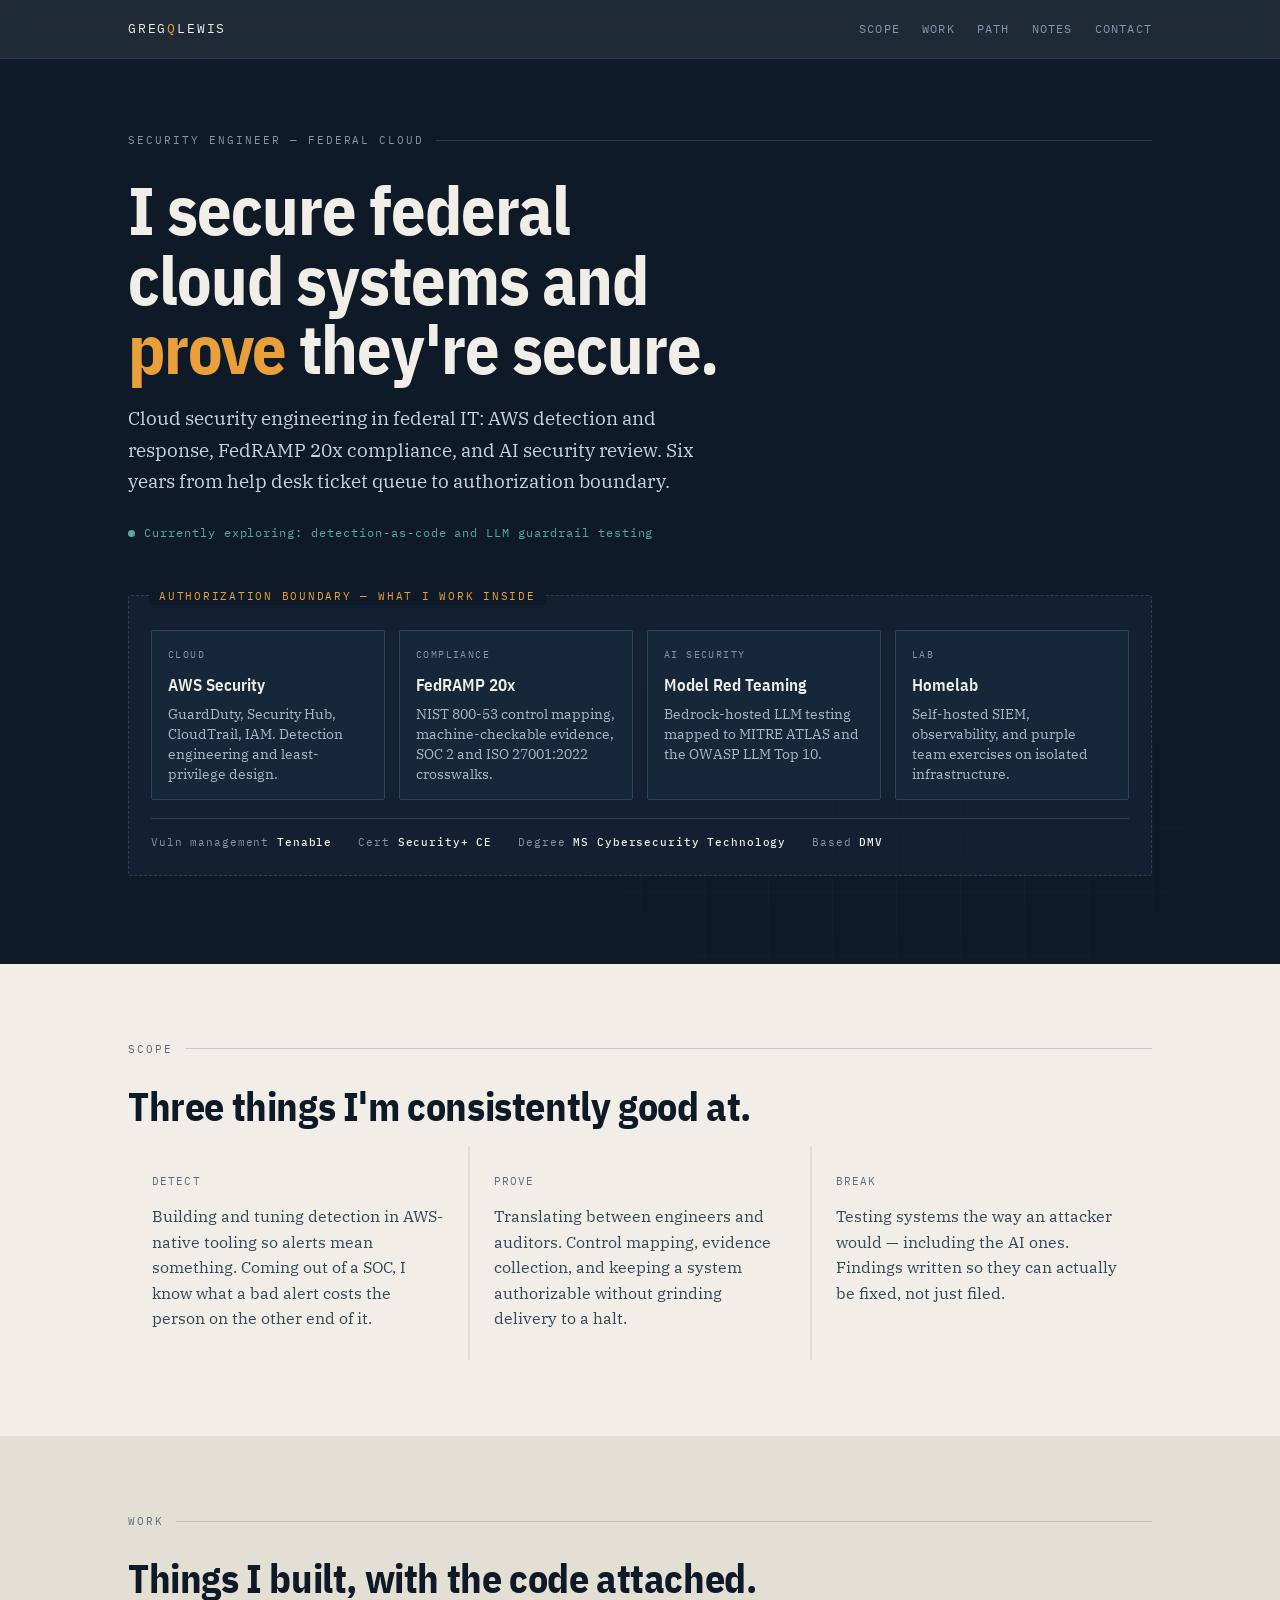
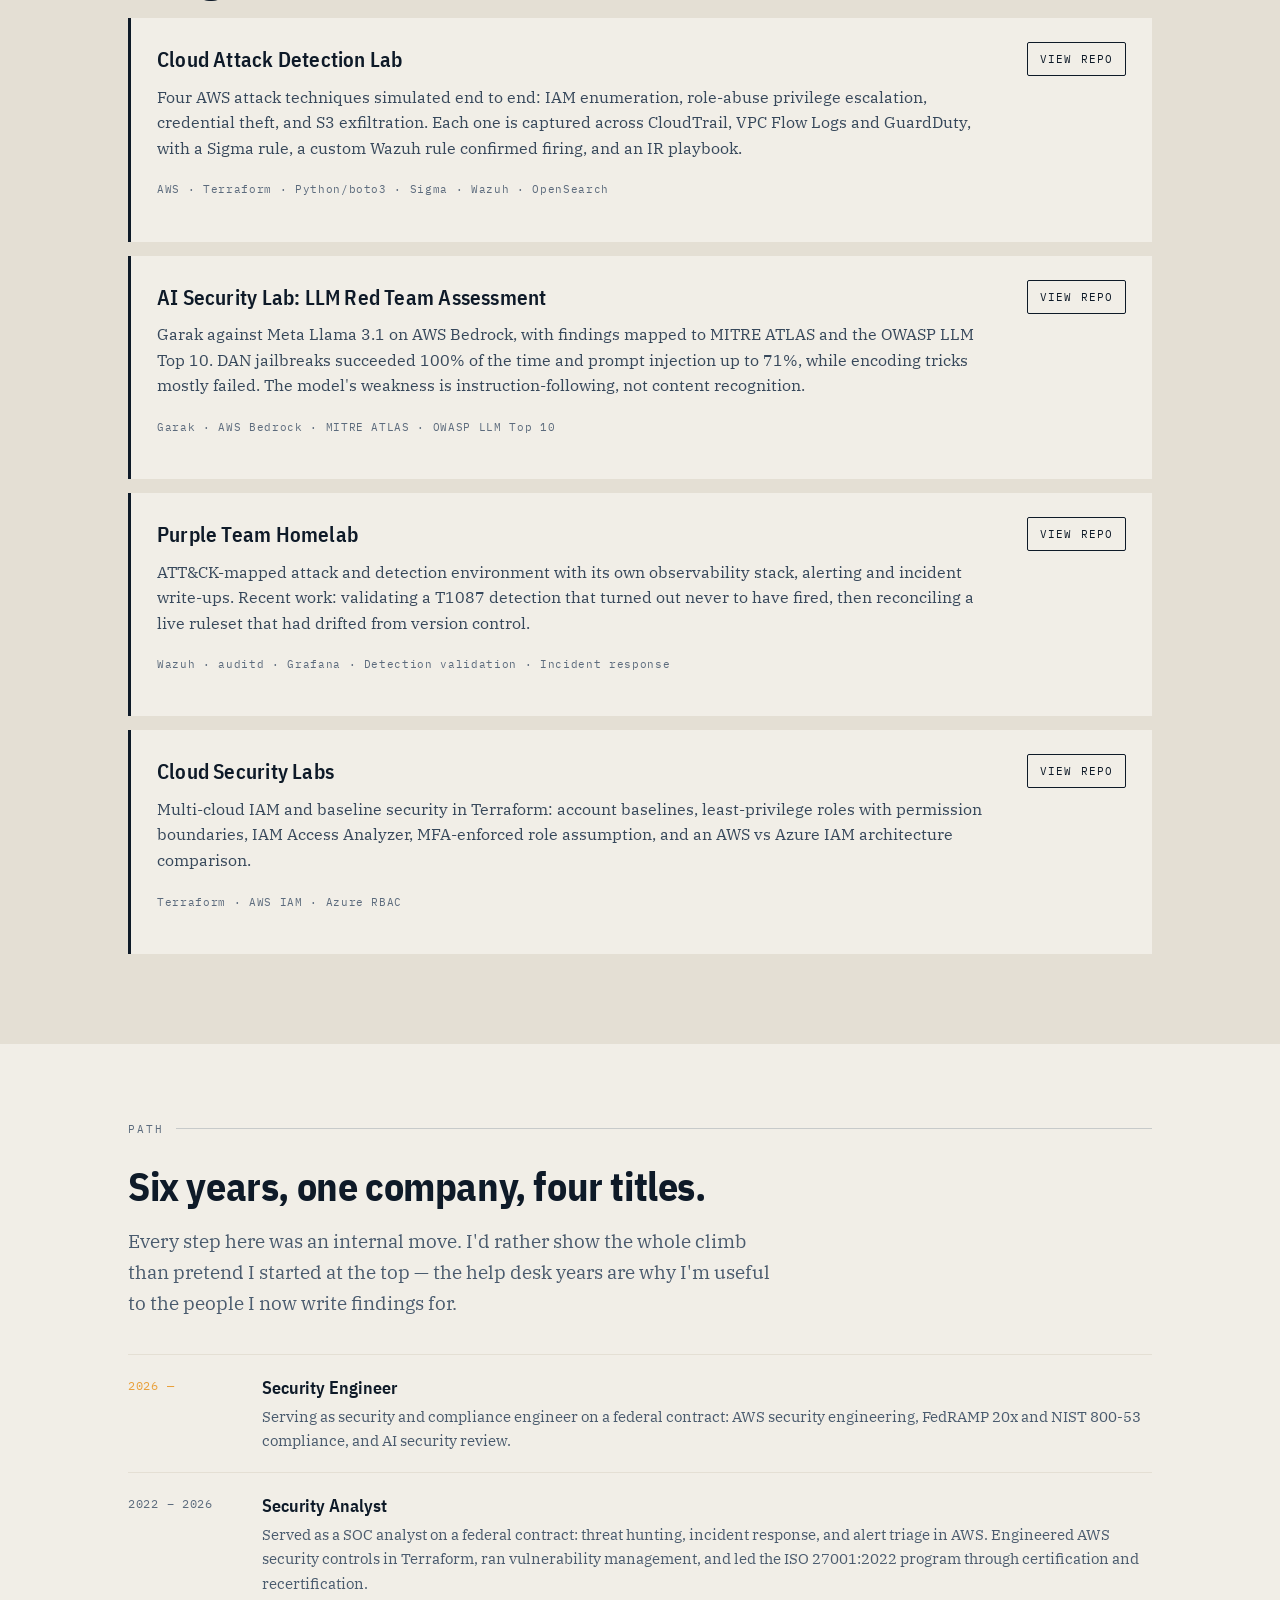
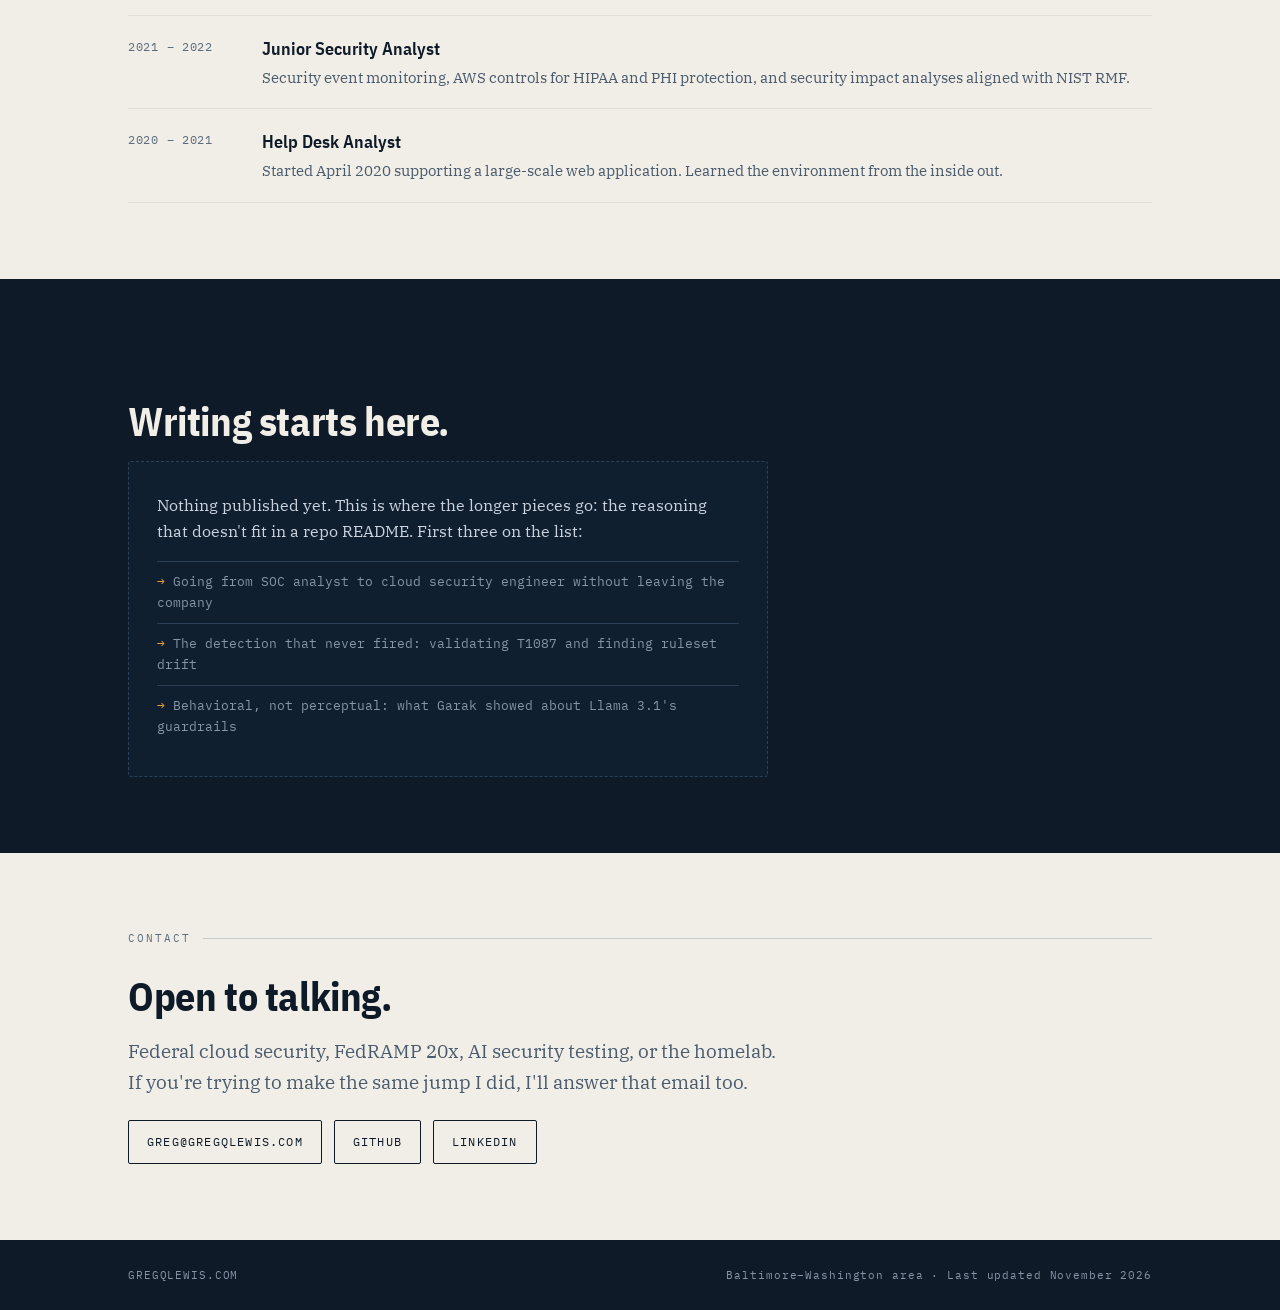
==== commit 685126b2: "Restore Path section removed by mistake The previous commit's card-removal regex over-matched and de" ====
--- a/public/index.html
+++ b/public/index.html
@@ -132,6 +132,44 @@
   </div>
 </section>
 
+<section id="path">
+  <div class="wrap">
+    <p class="eyebrow reveal">Path</p>
+    <h2 class="reveal">Six years, one company, four titles.</h2>
+    <p class="lede reveal path-lede">Every step here was an internal move. I'd rather show the whole climb than pretend I started at the top — the help desk years are why I'm useful to the people I now write findings for.</p>
+    <div class="path reveal">
+      <div class="step current">
+        <span class="when">2026 —</span>
+        <div>
+          <div class="what">Security Engineer</div>
+          <p class="note">Serving as security and compliance engineer on a federal contract: AWS security engineering, FedRAMP 20x and NIST 800-53 compliance, and AI security review.</p>
+        </div>
+      </div>
+      <div class="step">
+        <span class="when">2022 – 2026</span>
+        <div>
+          <div class="what">Security Analyst</div>
+          <p class="note">Served as a SOC analyst on a federal contract: threat hunting, incident response, and alert triage in AWS. Engineered AWS security controls in Terraform, ran vulnerability management, and led the ISO 27001:2022 program through certification and recertification.</p>
+        </div>
+      </div>
+      <div class="step">
+        <span class="when">2021 – 2022</span>
+        <div>
+          <div class="what">Junior Security Analyst</div>
+          <p class="note">Security event monitoring, AWS controls for HIPAA and PHI protection, and security impact analyses aligned with NIST RMF.</p>
+        </div>
+      </div>
+      <div class="step">
+        <span class="when">2020 – 2021</span>
+        <div>
+          <div class="what">Help Desk Analyst</div>
+          <p class="note">Started April 2020 supporting a large-scale web application. Learned the environment from the inside out.</p>
+        </div>
+      </div>
+    </div>
+  </div>
+</section>
+
 <section id="notes">
   <div class="wrap">
     <p class="eyebrow reveal">Notes</p>
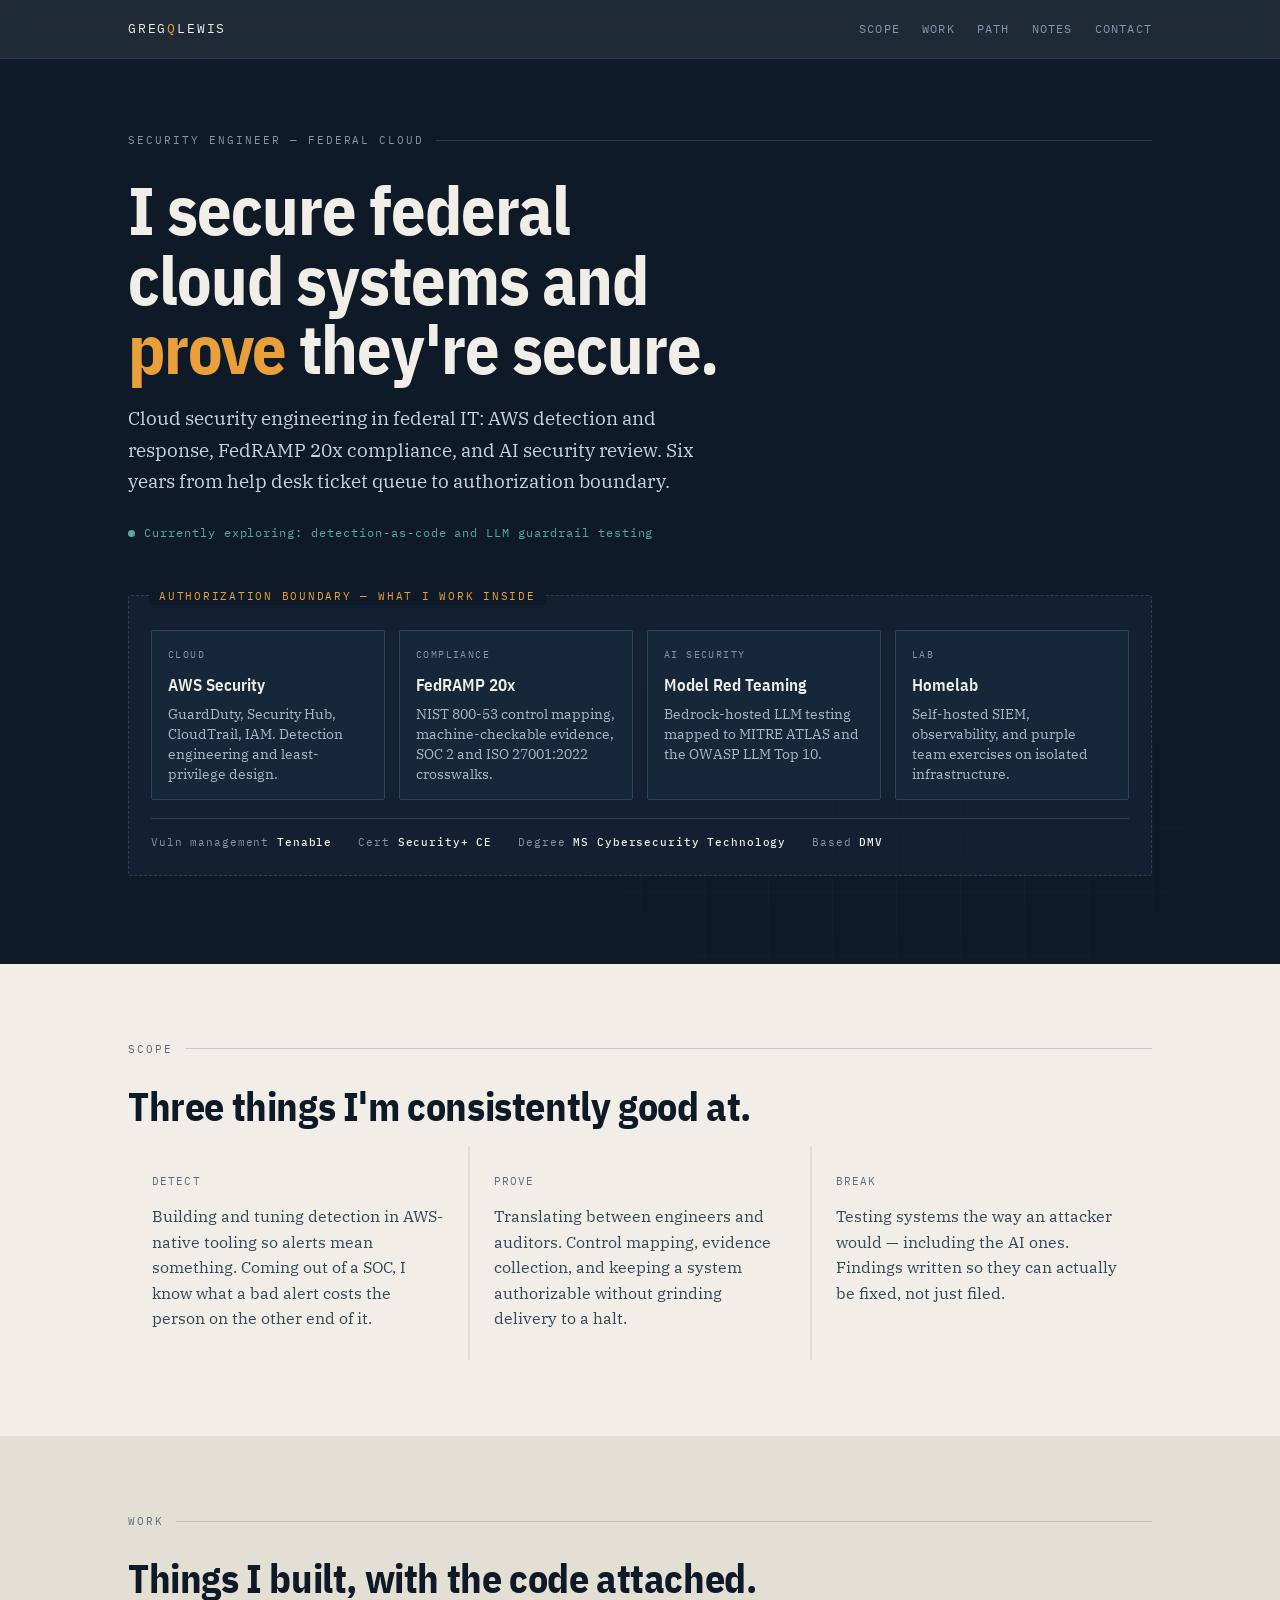
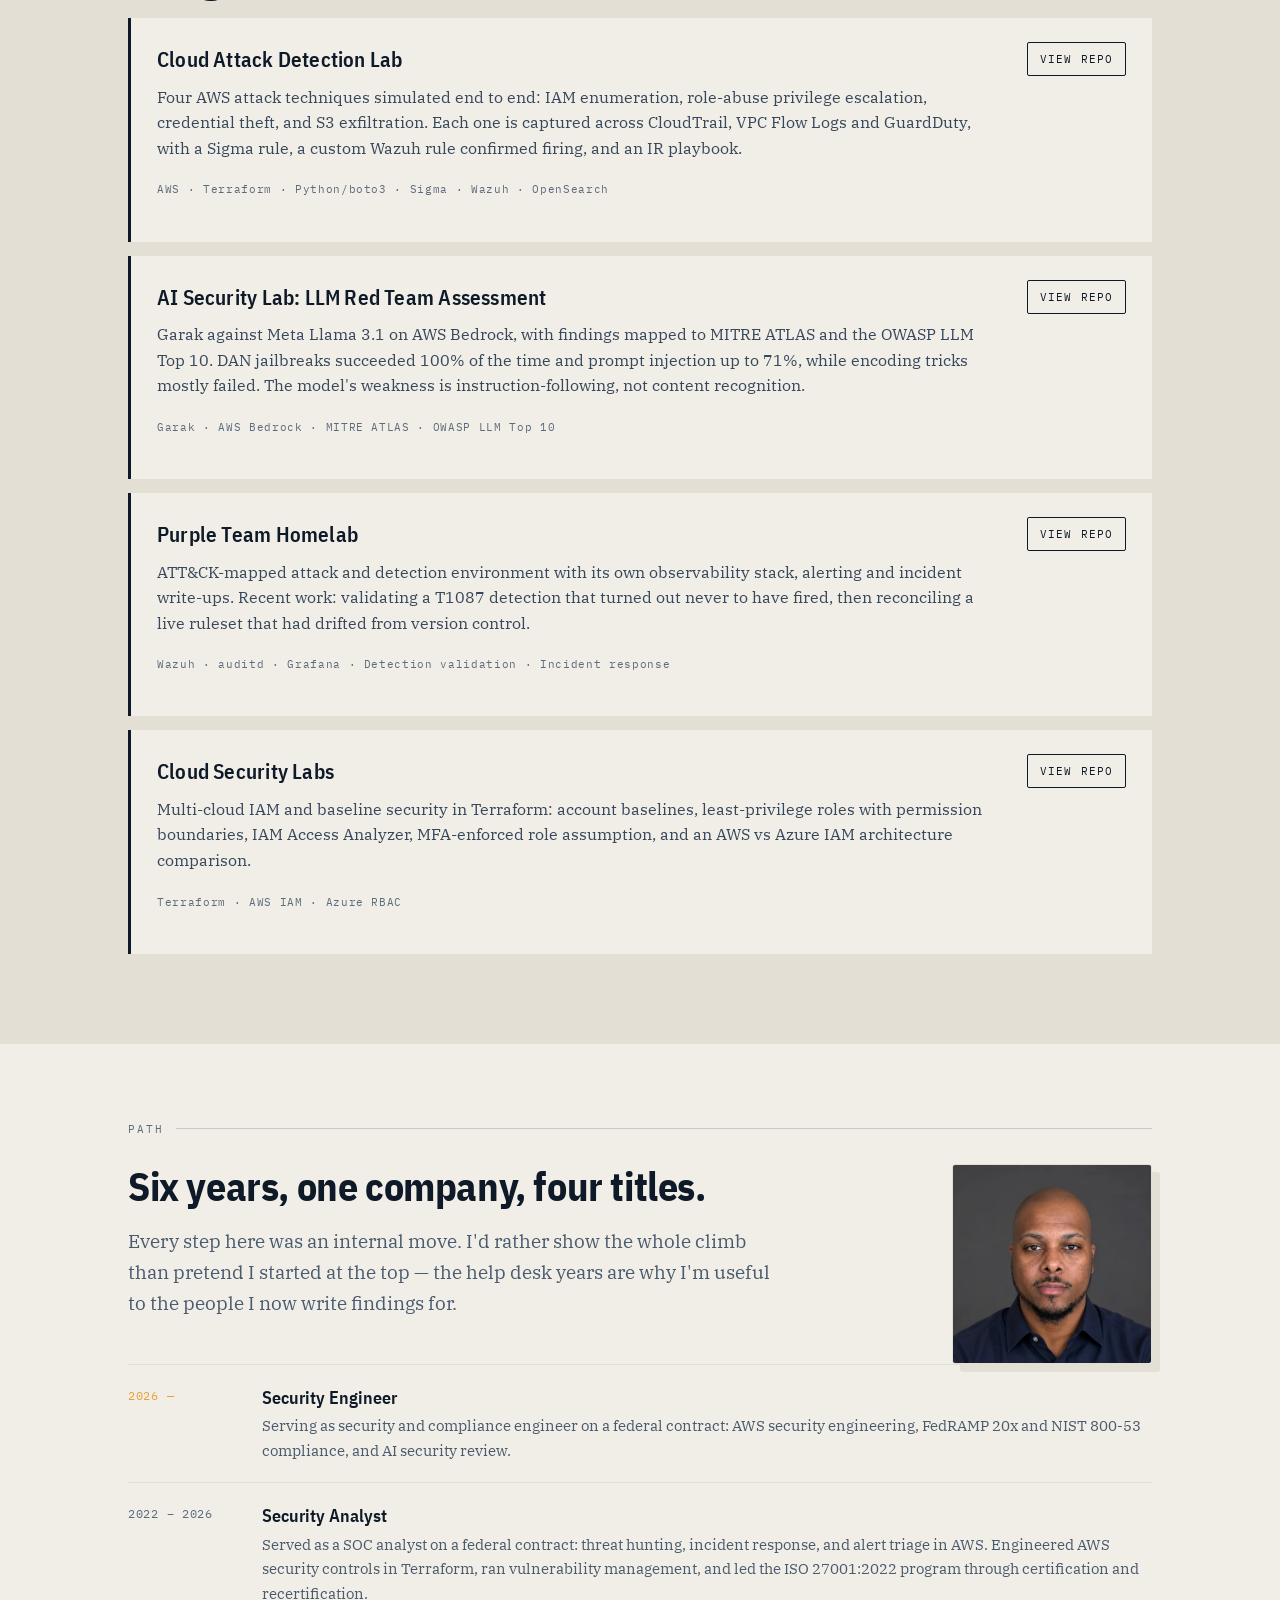
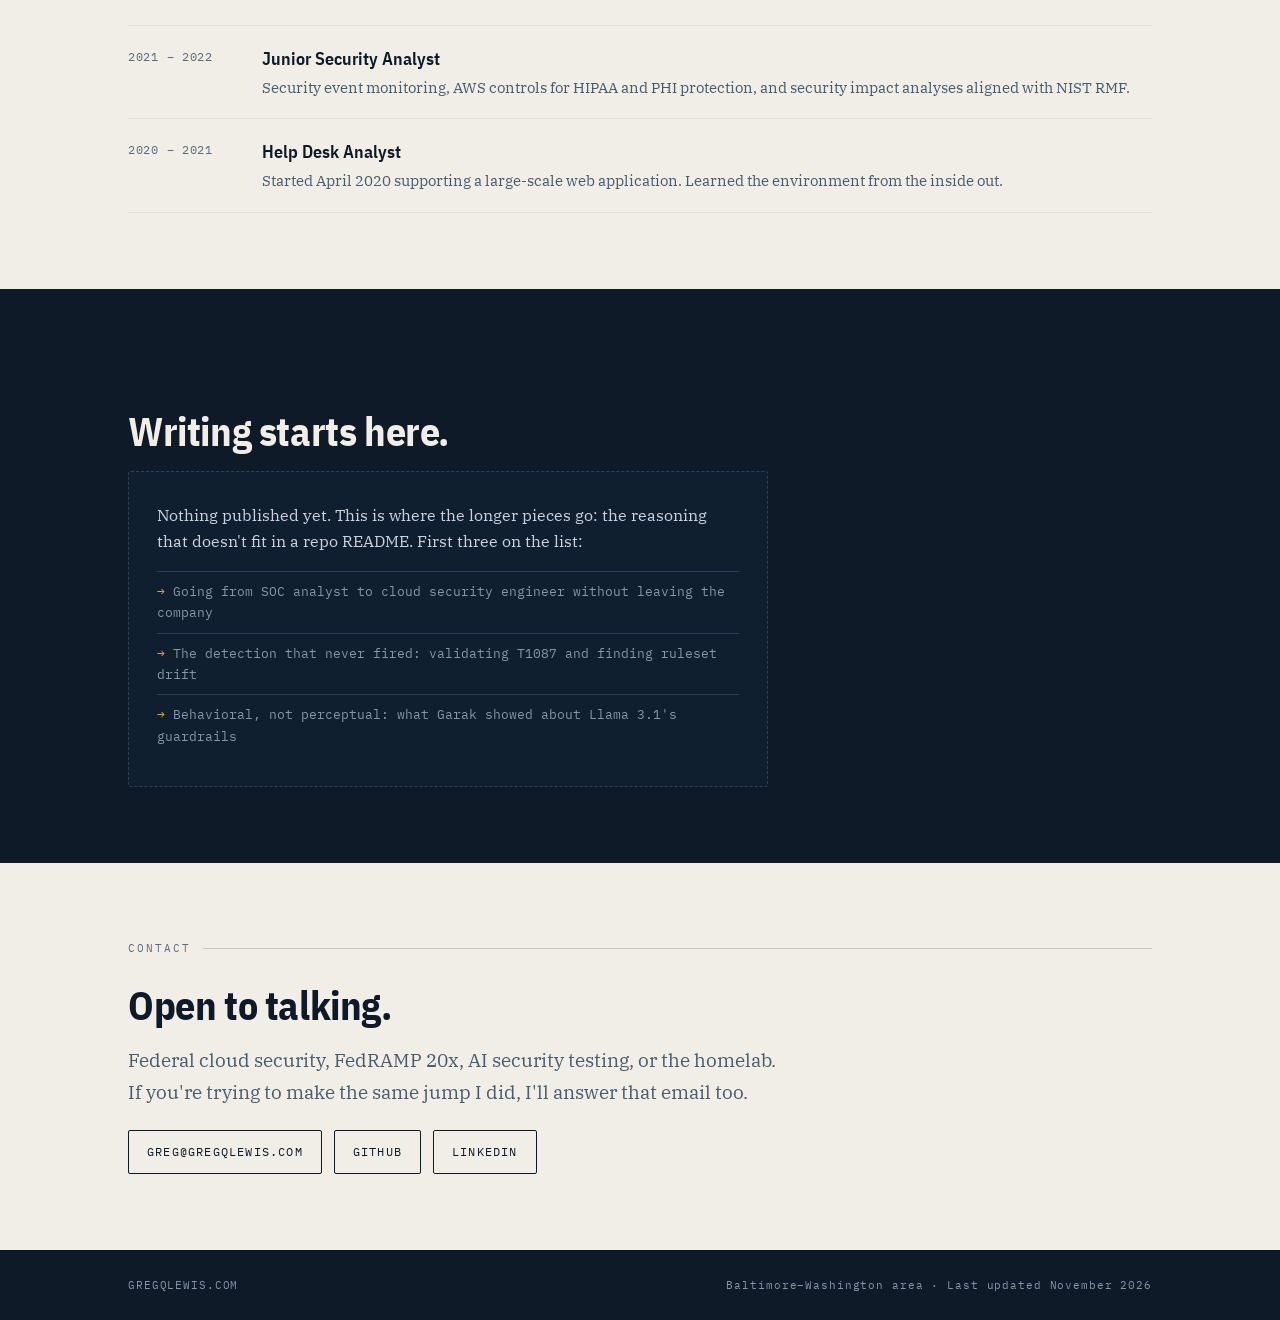
==== commit c3f7181c: "Add portrait to Path section WebP at 480 and 960px, sRGB, all metadata stripped. Served from the sit" ====
--- a/public/index.html
+++ b/public/index.html
@@ -135,8 +135,13 @@
 <section id="path">
   <div class="wrap">
     <p class="eyebrow reveal">Path</p>
-    <h2 class="reveal">Six years, one company, four titles.</h2>
-    <p class="lede reveal path-lede">Every step here was an internal move. I'd rather show the whole climb than pretend I started at the top — the help desk years are why I'm useful to the people I now write findings for.</p>
+    <div class="path-intro">
+      <div>
+        <h2 class="reveal">Six years, one company, four titles.</h2>
+        <p class="lede reveal path-lede">Every step here was an internal move. I'd rather show the whole climb than pretend I started at the top — the help desk years are why I'm useful to the people I now write findings for.</p>
+      </div>
+      <img class="portrait reveal" src="greg-lewis-480.webp" srcset="greg-lewis-480.webp 480w, greg-lewis-960.webp 960w" sizes="200px" width="200" height="200" alt="Greg Lewis" loading="lazy" decoding="async">
+    </div>
     <div class="path reveal">
       <div class="step current">
         <span class="when">2026 —</span>
--- a/public/style.css
+++ b/public/style.css
@@ -247,3 +247,9 @@
   }
   .path-lede{margin-bottom:34px;color:#4A5B6E}
   .contact-lede{color:#4A5B6E}
+  .path-intro{display:grid;grid-template-columns:1fr auto;gap:32px 56px;align-items:start}
+  .portrait{width:200px;height:200px;object-fit:cover;border-radius:3px;border:1px solid var(--paper-2);box-shadow:8px 8px 0 var(--paper-2);display:block}
+  @media(max-width:640px){
+    .path-intro{grid-template-columns:1fr}
+    .portrait{width:140px;height:140px;grid-row:1}
+  }
